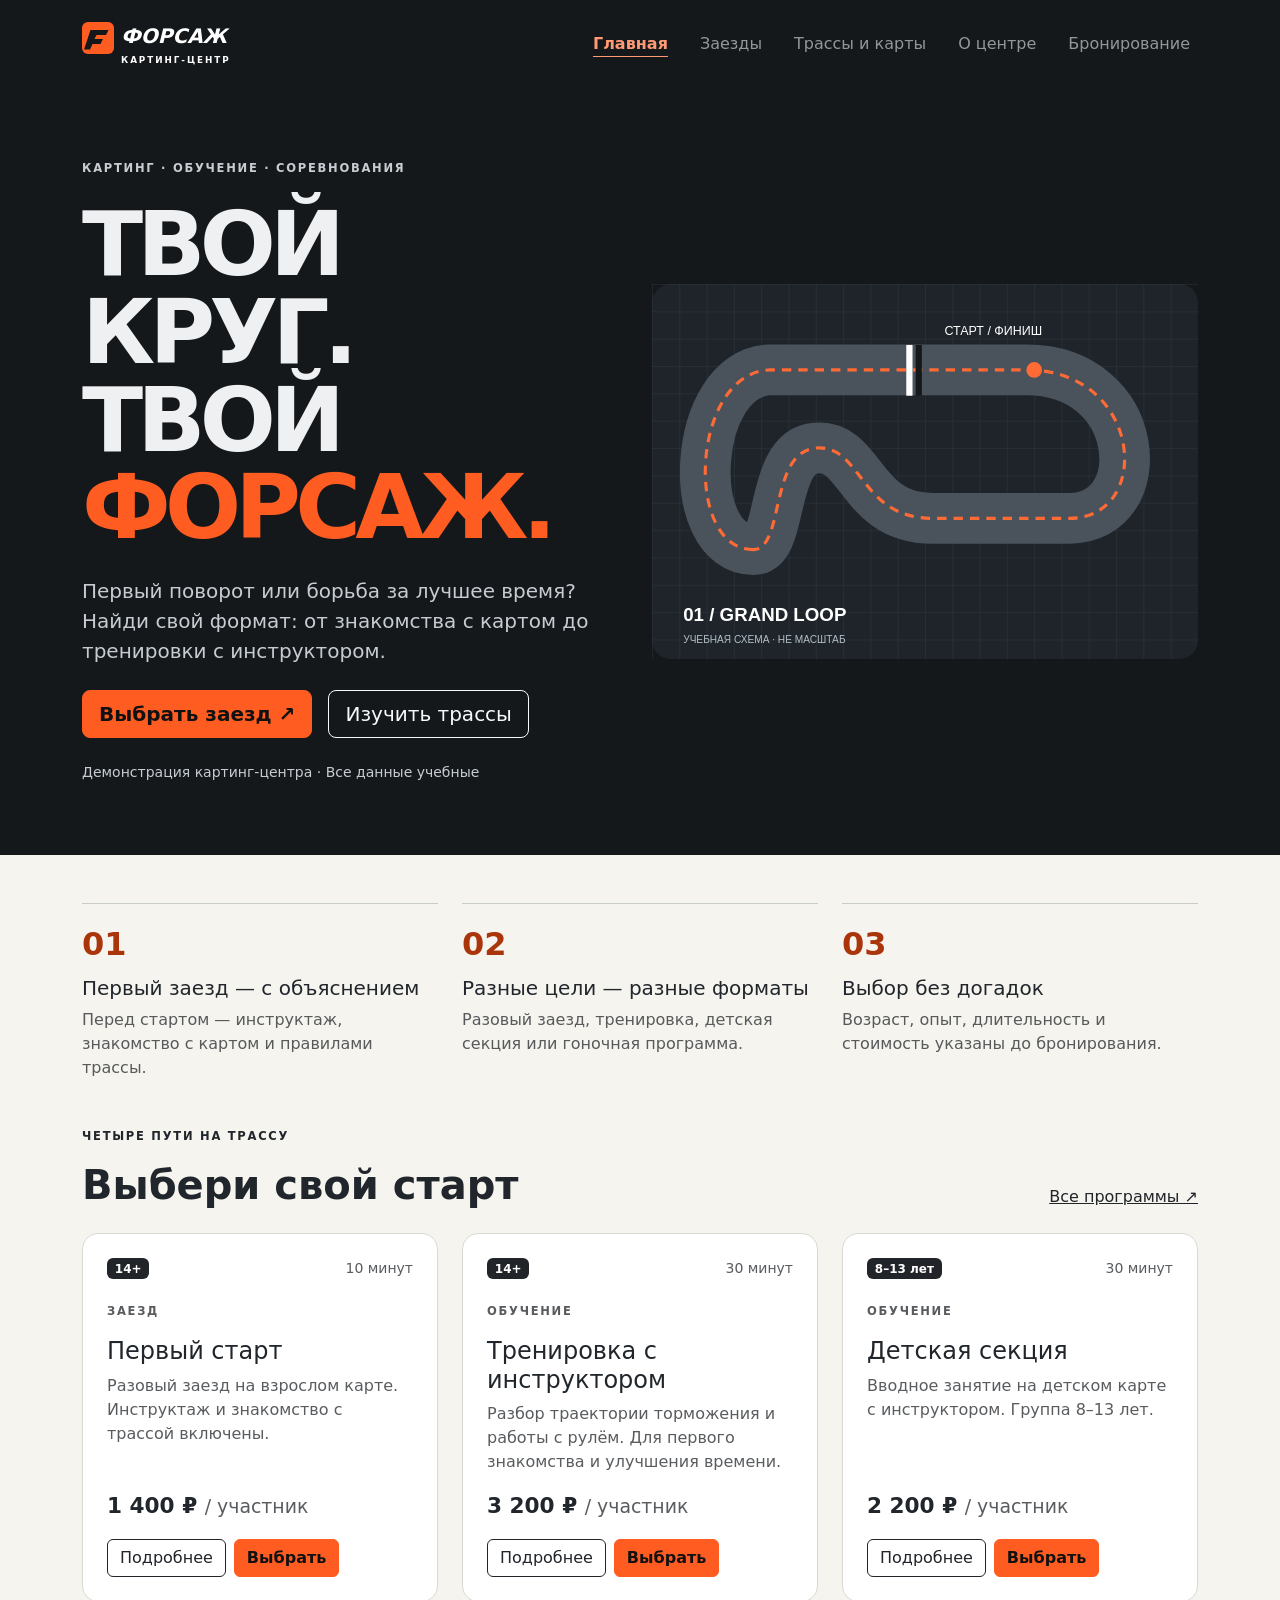
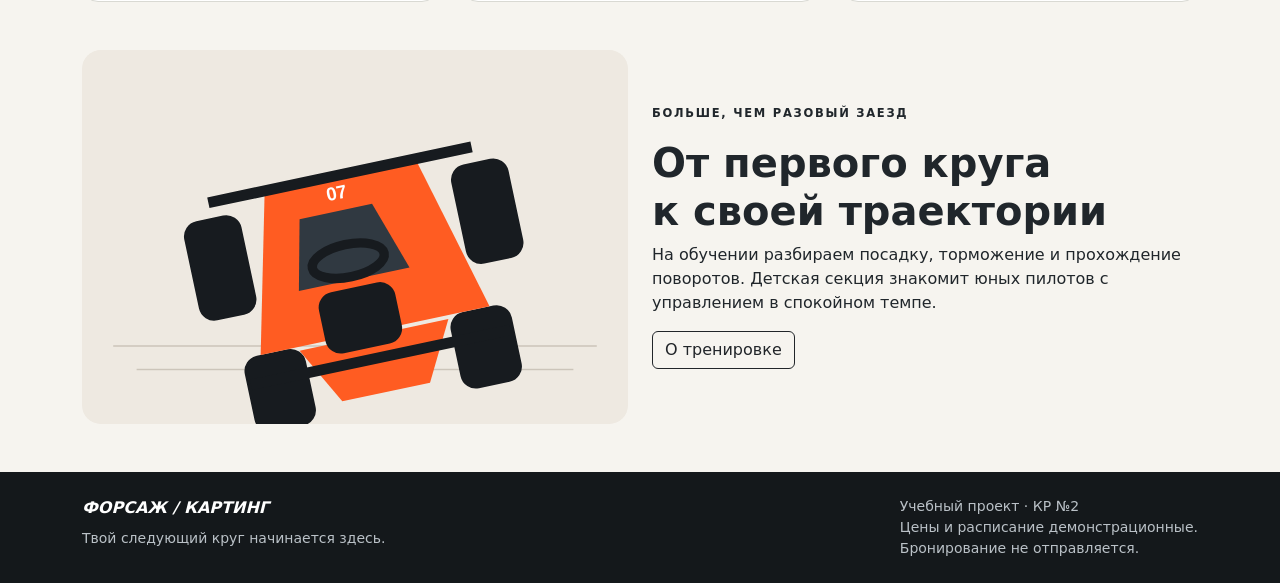
==== index.html @ 59f1ce6c "feat: add Bootstrap components pages" ====
<!doctype html>
<html lang="ru">
<head>
  <meta charset="utf-8">
  <meta name="viewport" content="width=device-width, initial-scale=1">
  <meta name="description" content="Форсаж — учебный сайт картинг-центра: заезды, обучение, трассы и демонстрационное бронирование.">
  <title>Главная — Форсаж</title>
  <link rel="icon" href="images/mark.svg" type="image/svg+xml">
  <link rel="stylesheet" href="vendor/bootstrap/css/bootstrap.min.css">
  <link rel="stylesheet" href="css/custom.css">
</head>
<body>
<a class="visually-hidden-focusable skip-link" href="#main">Перейти к содержимому</a>
<header class="site-header"><nav class="navbar navbar-expand-lg navbar-dark py-3" aria-label="Основная навигация"><div class="container"><a class="navbar-brand fw-bold fst-italic" href="index.html"><img src="images/mark.svg" width="32" height="32" alt=""> ФОРСАЖ<span class="brand-sub">КАРТИНГ-ЦЕНТР</span></a><button class="navbar-toggler" type="button" data-bs-toggle="collapse" data-bs-target="#mainNav" aria-controls="mainNav" aria-expanded="false" aria-label="Открыть меню"><span class="navbar-toggler-icon"></span></button><div class="collapse navbar-collapse" id="mainNav"><ul class="navbar-nav ms-auto gap-lg-3"><li class="nav-item"><a class="nav-link active" aria-current="page" href="index.html">Главная</a></li><li class="nav-item"><a class="nav-link " href="catalog.html">Заезды</a></li><li class="nav-item"><a class="nav-link " href="tracks.html">Трассы и карты</a></li><li class="nav-item"><a class="nav-link " href="contacts.html">О центре</a></li><li class="nav-item"><a class="nav-link " href="order.html">Бронирование</a></li></ul></div></div></nav></header>
<main id="main"><section class="hero py-5"><div class="container py-lg-4"><div class="row gx-4 gy-5 align-items-center"><div class="col-12 col-lg-6"><p class="eyebrow mb-4">КАРТИНГ · ОБУЧЕНИЕ · СОРЕВНОВАНИЯ</p><h1 class="mb-4">Твой круг.<br>Твой <em>форсаж.</em></h1><p class="lead mb-4">Первый поворот или борьба за лучшее время? Найди свой формат: от знакомства с картом до тренировки с инструктором.</p><div class="d-flex flex-wrap gap-3"><a class="btn btn-primary btn-lg" href="catalog.html">Выбрать заезд ↗</a><a class="btn btn-outline-light btn-lg" href="tracks.html">Изучить трассы</a></div><p class="small mt-4 mb-0">Демонстрация картинг-центра · Все данные учебные</p></div><div class="col-12 col-lg-6"><img src="images/track.svg" class="hero-art" width="700" height="480" alt="Учебная схема кольцевой трассы Grand Loop со стартом и поворотами"></div></div></div></section><section class="container my-5"><div class="row g-4"><div class="col-12 col-md-4"><div class="section-rule pt-3"><p class="number mb-2">01</p><h2 class="h5">Первый заезд — с объяснением</h2><p class="text-body-secondary mb-0">Перед стартом — инструктаж, знакомство с картом и правилами трассы.</p></div></div><div class="col-12 col-md-4"><div class="section-rule pt-3"><p class="number mb-2">02</p><h2 class="h5">Разные цели — разные форматы</h2><p class="text-body-secondary mb-0">Разовый заезд, тренировка, детская секция или гоночная программа.</p></div></div><div class="col-12 col-md-4"><div class="section-rule pt-3"><p class="number mb-2">03</p><h2 class="h5">Выбор без догадок</h2><p class="text-body-secondary mb-0">Возраст, опыт, длительность и стоимость указаны до бронирования.</p></div></div></div></section><section class="container my-5"><div class="d-flex flex-wrap justify-content-between align-items-end gap-3 mb-4"><div><p class="eyebrow">ЧЕТЫРЕ ПУТИ НА ТРАССУ</p><h2 class="display-6 fw-bold mb-0">Выбери свой старт</h2></div><a class="link-dark" href="catalog.html">Все программы ↗</a></div><div class="row g-4"><div class="col-12 col-md-6 col-lg-4 program-item" data-age="adult" data-level="beginner"><article class="card h-100"><div class="card-body p-4 d-flex flex-column"><div class="d-flex justify-content-between gap-2 mb-4"><span class="badge text-bg-dark">14+</span><span class="small text-body-secondary">10 минут</span></div><p class="eyebrow text-body-secondary">ЗАЕЗД</p><h3 class="card-title h4">Первый старт</h3><p class="card-text text-body-secondary">Разовый заезд на взрослом карте. Инструктаж и знакомство с трассой включены.</p><p class="price mt-auto">1 400 ₽ <span class="small fw-normal text-body-secondary">/ участник</span></p><div class="d-flex flex-wrap gap-2"><a class="btn btn-outline-dark" href="product.html?program=sprint">Подробнее</a><button class="btn btn-primary" type="button" data-bs-toggle="modal" data-bs-target="#programModal" data-program="sprint">Выбрать</button></div></div></article></div><div class="col-12 col-md-6 col-lg-4 program-item" data-age="adult" data-level="all"><article class="card h-100"><div class="card-body p-4 d-flex flex-column"><div class="d-flex justify-content-between gap-2 mb-4"><span class="badge text-bg-dark">14+</span><span class="small text-body-secondary">30 минут</span></div><p class="eyebrow text-body-secondary">ОБУЧЕНИЕ</p><h3 class="card-title h4">Тренировка с инструктором</h3><p class="card-text text-body-secondary">Разбор траектории  торможения и работы с рулём. Для первого знакомства и улучшения времени.</p><p class="price mt-auto">3 200 ₽ <span class="small fw-normal text-body-secondary">/ участник</span></p><div class="d-flex flex-wrap gap-2"><a class="btn btn-outline-dark" href="product.html?program=training">Подробнее</a><button class="btn btn-primary" type="button" data-bs-toggle="modal" data-bs-target="#programModal" data-program="training">Выбрать</button></div></div></article></div><div class="col-12 col-md-6 col-lg-4 program-item" data-age="child" data-level="beginner"><article class="card h-100"><div class="card-body p-4 d-flex flex-column"><div class="d-flex justify-content-between gap-2 mb-4"><span class="badge text-bg-dark">8–13 лет</span><span class="small text-body-secondary">30 минут</span></div><p class="eyebrow text-body-secondary">ОБУЧЕНИЕ</p><h3 class="card-title h4">Детская секция</h3><p class="card-text text-body-secondary">Вводное занятие на детском карте с инструктором. Группа 8–13 лет.</p><p class="price mt-auto">2 200 ₽ <span class="small fw-normal text-body-secondary">/ участник</span></p><div class="d-flex flex-wrap gap-2"><a class="btn btn-outline-dark" href="product.html?program=kids">Подробнее</a><button class="btn btn-primary" type="button" data-bs-toggle="modal" data-bs-target="#programModal" data-program="kids">Выбрать</button></div></div></article></div></div></section><section class="container my-5"><div class="row gx-4 gy-4 align-items-center"><div class="col-12 col-lg-6"><img src="images/kart.svg" class="img-fluid rounded-4" width="700" height="480" alt="Учебная иллюстрация оранжевого карта, вид сверху"></div><div class="col-12 col-lg-6"><p class="eyebrow">БОЛЬШЕ, ЧЕМ РАЗОВЫЙ ЗАЕЗД</p><h2 class="display-6 fw-bold">От первого круга<br>к своей траектории</h2><p>На обучении разбираем посадку, торможение и прохождение поворотов. Детская секция знакомит юных пилотов с управлением в спокойном темпе.</p><a class="btn btn-outline-dark" href="product.html?program=training">О тренировке</a></div></div></section></main><div class="modal fade" id="programModal" tabindex="-1" aria-labelledby="programModalTitle" aria-hidden="true"><div class="modal-dialog modal-dialog-centered modal-dialog-scrollable"><div class="modal-content"><div class="modal-header"><h2 class="modal-title fs-5" id="programModalTitle">Выбранная программа</h2><button class="btn-close" type="button" data-bs-dismiss="modal" aria-label="Закрыть"></button></div><div class="modal-body"><p id="modalProgram"></p><div class="alert alert-info" role="alert">На следующем шаге выберите число участников и время. Это демонстрация, реальное место не бронируется.</div></div><div class="modal-footer"><button class="btn btn-outline-dark" data-bs-dismiss="modal" type="button">Назад</button><a class="btn btn-primary" id="modalOrder" href="order.html">Перейти к бронированию</a></div></div></div></div>
<footer class="site-footer py-4 mt-5"><div class="container d-flex flex-column flex-md-row justify-content-between gap-3"><div><a href="index.html" class="fw-bold fst-italic text-decoration-none text-white">ФОРСАЖ / КАРТИНГ</a><p class="small mb-0 mt-2">Твой следующий круг начинается здесь.</p></div><p class="small mb-0">Учебный проект · КР №2<br>Цены и расписание демонстрационные.<br>Бронирование не отправляется.</p></div></footer>
<script src="vendor/bootstrap/js/bootstrap.bundle.min.js"></script>
<script src="js/app.js"></script>
</body></html>
---- css/custom.css ----
/* Сетка и компоненты — Bootstrap. Здесь фирменное оформление. */
:root{--race-orange:#ff5c22;--race-dark:#14181b;--bs-body-bg:#f6f4ef;--bs-body-color:#20262b;}
.site-header,.site-footer,.hero{background:var(--race-dark);color:#eef0f2;}
.site-footer{color:#bac1c7;}.brand-sub{display:block;font-size:.55rem;letter-spacing:.22em;font-style:normal;padding-left:39px;}
.hero h1{font-size:clamp(3rem,7vw,6.5rem);line-height:.98;font-weight:850;letter-spacing:-.065em;text-transform:uppercase;}.hero em{color:var(--race-orange);font-style:normal;}
.eyebrow{font-size:.72rem;letter-spacing:.15em;font-weight:700;}.hero p{color:#c6ccd1;}.hero-art{width:100%;height:auto;}
.hero .lead{max-width:36rem;}.number{font-size:2rem;font-weight:800;color:#ab350b;}.price{font-size:1.35rem;font-weight:750;}
.navbar .nav-link.active{color:#ff9a74;font-weight:700;text-decoration:underline;text-underline-offset:7px;}
.btn-primary{--bs-btn-bg:#ff5c22;--bs-btn-border-color:#ff5c22;--bs-btn-color:#111;--bs-btn-hover-bg:#e84b12;--bs-btn-hover-border-color:#e84b12;--bs-btn-hover-color:#111;--bs-btn-active-bg:#d9440e;--bs-btn-active-border-color:#d9440e;--bs-btn-active-color:#111;font-weight:700;}
.card{--bs-card-border-color:#d9d9d3;--bs-card-bg:#fff;--bs-card-border-radius:1rem;}.section-rule{border-top:1px solid #c9cec9;}
:focus-visible{outline:3px solid #1476b8;outline-offset:4px;}.skip-link{position:absolute;z-index:1100;background:white;color:#111;padding:1rem;}
.form-check-input:checked{background-color:#a9360c;border-color:#a9360c;}
@media(prefers-reduced-motion:reduce){*,*::before,*::after{transition:none!important;scroll-behavior:auto!important;}}
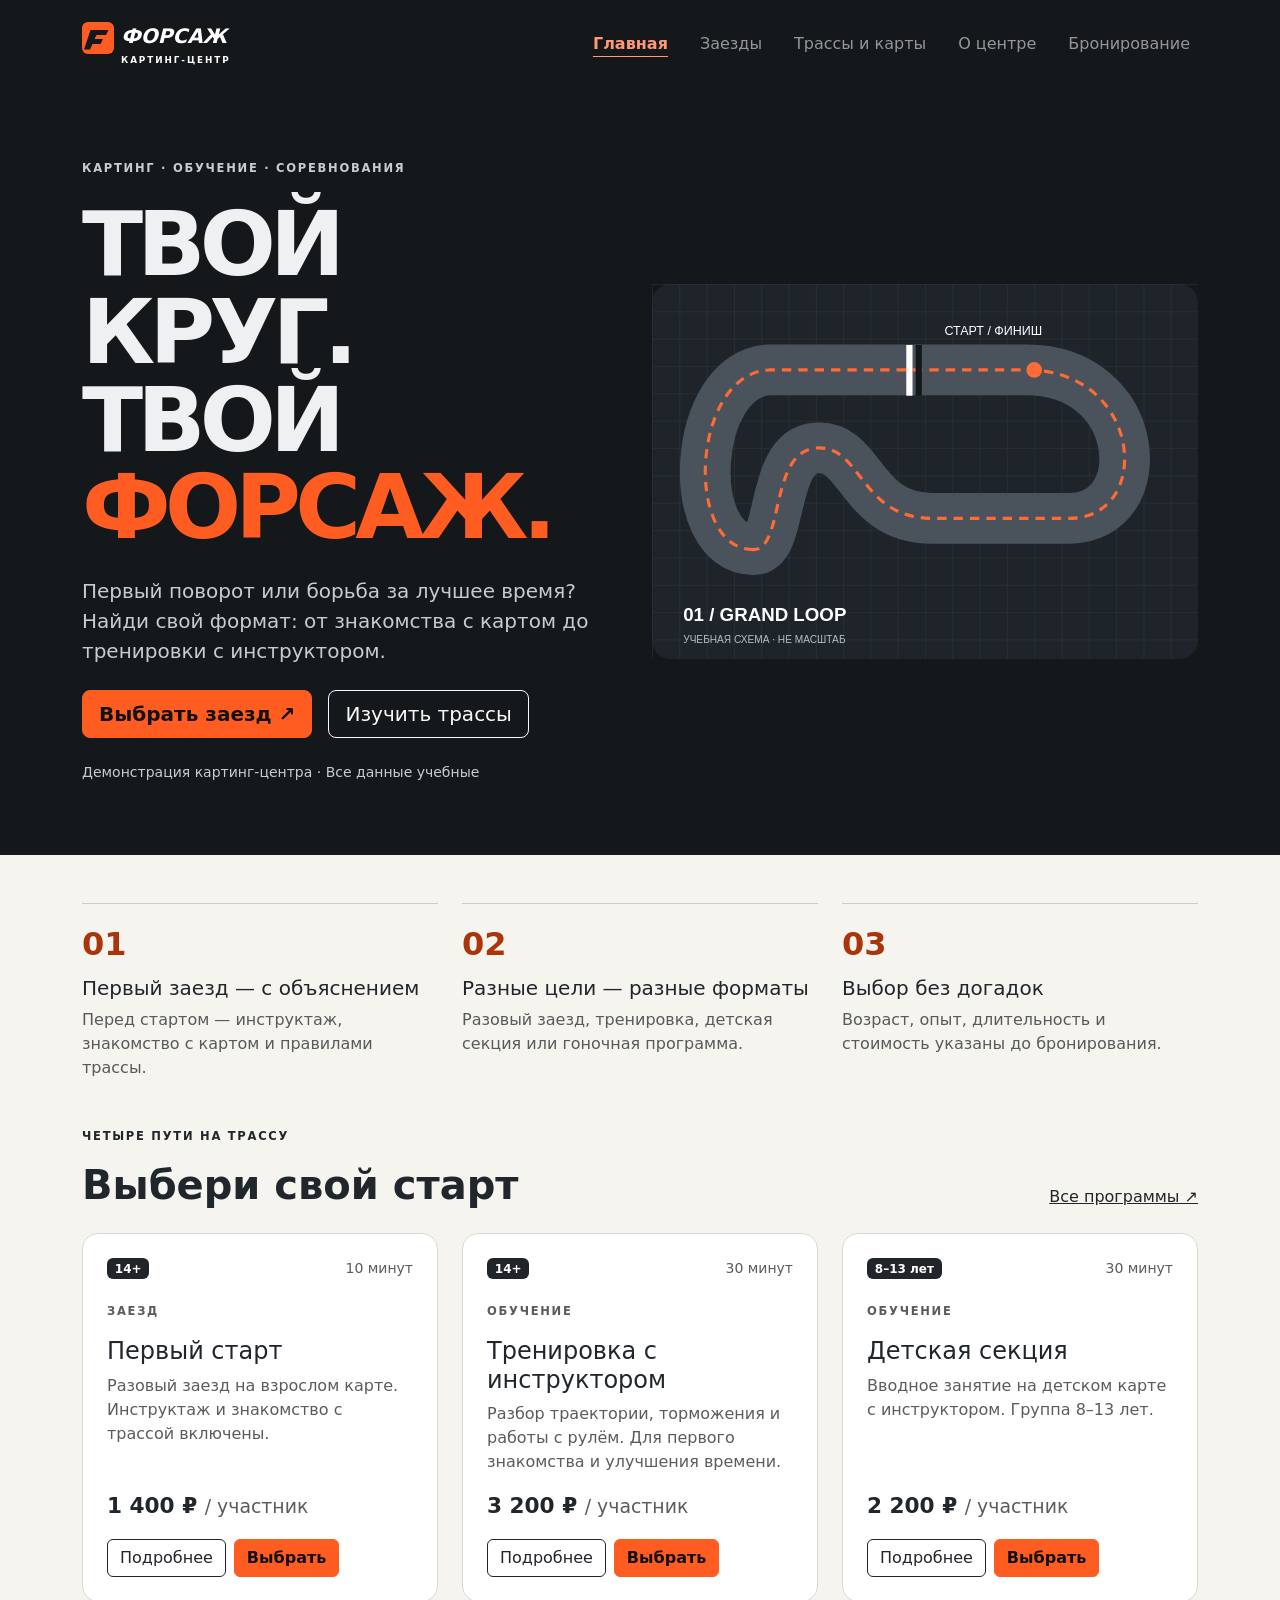
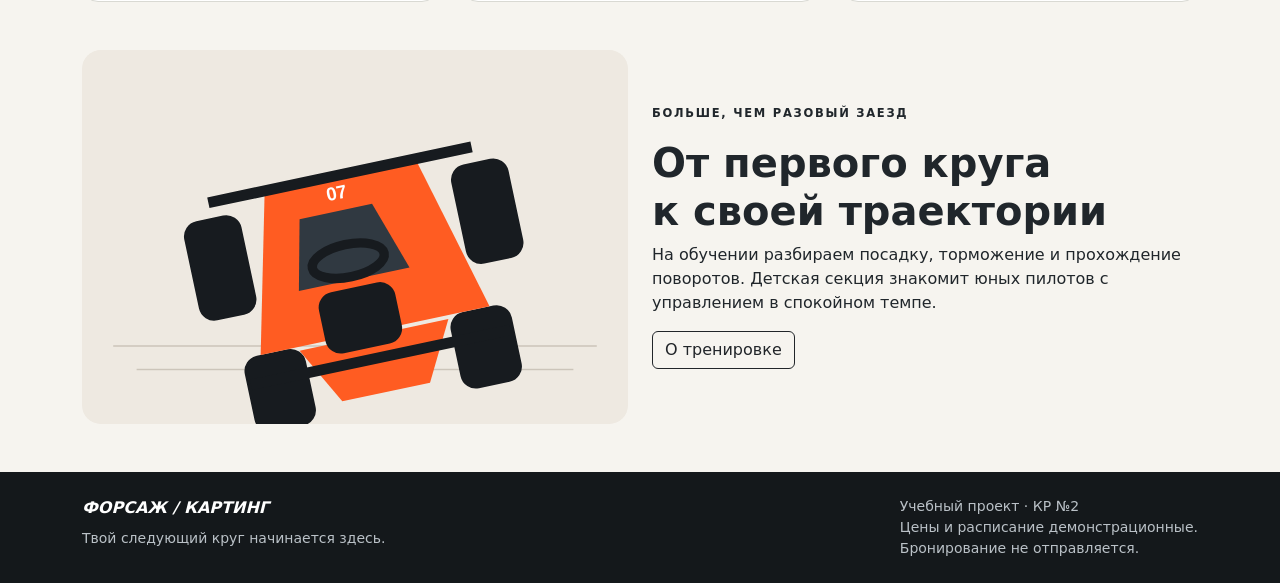
==== commit e679f842: "fix: prepare Bootstrap project for submission" ====
--- a/index.html
+++ b/index.html
@@ -1,19 +1,348 @@
 <!doctype html>
 <html lang="ru">
-<head>
-  <meta charset="utf-8">
-  <meta name="viewport" content="width=device-width, initial-scale=1">
-  <meta name="description" content="Форсаж — учебный сайт картинг-центра: заезды, обучение, трассы и демонстрационное бронирование.">
-  <title>Главная — Форсаж</title>
-  <link rel="icon" href="images/mark.svg" type="image/svg+xml">
-  <link rel="stylesheet" href="vendor/bootstrap/css/bootstrap.min.css">
-  <link rel="stylesheet" href="css/custom.css">
-</head>
-<body>
-<a class="visually-hidden-focusable skip-link" href="#main">Перейти к содержимому</a>
-<header class="site-header"><nav class="navbar navbar-expand-lg navbar-dark py-3" aria-label="Основная навигация"><div class="container"><a class="navbar-brand fw-bold fst-italic" href="index.html"><img src="images/mark.svg" width="32" height="32" alt=""> ФОРСАЖ<span class="brand-sub">КАРТИНГ-ЦЕНТР</span></a><button class="navbar-toggler" type="button" data-bs-toggle="collapse" data-bs-target="#mainNav" aria-controls="mainNav" aria-expanded="false" aria-label="Открыть меню"><span class="navbar-toggler-icon"></span></button><div class="collapse navbar-collapse" id="mainNav"><ul class="navbar-nav ms-auto gap-lg-3"><li class="nav-item"><a class="nav-link active" aria-current="page" href="index.html">Главная</a></li><li class="nav-item"><a class="nav-link " href="catalog.html">Заезды</a></li><li class="nav-item"><a class="nav-link " href="tracks.html">Трассы и карты</a></li><li class="nav-item"><a class="nav-link " href="contacts.html">О центре</a></li><li class="nav-item"><a class="nav-link " href="order.html">Бронирование</a></li></ul></div></div></nav></header>
-<main id="main"><section class="hero py-5"><div class="container py-lg-4"><div class="row gx-4 gy-5 align-items-center"><div class="col-12 col-lg-6"><p class="eyebrow mb-4">КАРТИНГ · ОБУЧЕНИЕ · СОРЕВНОВАНИЯ</p><h1 class="mb-4">Твой круг.<br>Твой <em>форсаж.</em></h1><p class="lead mb-4">Первый поворот или борьба за лучшее время? Найди свой формат: от знакомства с картом до тренировки с инструктором.</p><div class="d-flex flex-wrap gap-3"><a class="btn btn-primary btn-lg" href="catalog.html">Выбрать заезд ↗</a><a class="btn btn-outline-light btn-lg" href="tracks.html">Изучить трассы</a></div><p class="small mt-4 mb-0">Демонстрация картинг-центра · Все данные учебные</p></div><div class="col-12 col-lg-6"><img src="images/track.svg" class="hero-art" width="700" height="480" alt="Учебная схема кольцевой трассы Grand Loop со стартом и поворотами"></div></div></div></section><section class="container my-5"><div class="row g-4"><div class="col-12 col-md-4"><div class="section-rule pt-3"><p class="number mb-2">01</p><h2 class="h5">Первый заезд — с объяснением</h2><p class="text-body-secondary mb-0">Перед стартом — инструктаж, знакомство с картом и правилами трассы.</p></div></div><div class="col-12 col-md-4"><div class="section-rule pt-3"><p class="number mb-2">02</p><h2 class="h5">Разные цели — разные форматы</h2><p class="text-body-secondary mb-0">Разовый заезд, тренировка, детская секция или гоночная программа.</p></div></div><div class="col-12 col-md-4"><div class="section-rule pt-3"><p class="number mb-2">03</p><h2 class="h5">Выбор без догадок</h2><p class="text-body-secondary mb-0">Возраст, опыт, длительность и стоимость указаны до бронирования.</p></div></div></div></section><section class="container my-5"><div class="d-flex flex-wrap justify-content-between align-items-end gap-3 mb-4"><div><p class="eyebrow">ЧЕТЫРЕ ПУТИ НА ТРАССУ</p><h2 class="display-6 fw-bold mb-0">Выбери свой старт</h2></div><a class="link-dark" href="catalog.html">Все программы ↗</a></div><div class="row g-4"><div class="col-12 col-md-6 col-lg-4 program-item" data-age="adult" data-level="beginner"><article class="card h-100"><div class="card-body p-4 d-flex flex-column"><div class="d-flex justify-content-between gap-2 mb-4"><span class="badge text-bg-dark">14+</span><span class="small text-body-secondary">10 минут</span></div><p class="eyebrow text-body-secondary">ЗАЕЗД</p><h3 class="card-title h4">Первый старт</h3><p class="card-text text-body-secondary">Разовый заезд на взрослом карте. Инструктаж и знакомство с трассой включены.</p><p class="price mt-auto">1 400 ₽ <span class="small fw-normal text-body-secondary">/ участник</span></p><div class="d-flex flex-wrap gap-2"><a class="btn btn-outline-dark" href="product.html?program=sprint">Подробнее</a><button class="btn btn-primary" type="button" data-bs-toggle="modal" data-bs-target="#programModal" data-program="sprint">Выбрать</button></div></div></article></div><div class="col-12 col-md-6 col-lg-4 program-item" data-age="adult" data-level="all"><article class="card h-100"><div class="card-body p-4 d-flex flex-column"><div class="d-flex justify-content-between gap-2 mb-4"><span class="badge text-bg-dark">14+</span><span class="small text-body-secondary">30 минут</span></div><p class="eyebrow text-body-secondary">ОБУЧЕНИЕ</p><h3 class="card-title h4">Тренировка с инструктором</h3><p class="card-text text-body-secondary">Разбор траектории  торможения и работы с рулём. Для первого знакомства и улучшения времени.</p><p class="price mt-auto">3 200 ₽ <span class="small fw-normal text-body-secondary">/ участник</span></p><div class="d-flex flex-wrap gap-2"><a class="btn btn-outline-dark" href="product.html?program=training">Подробнее</a><button class="btn btn-primary" type="button" data-bs-toggle="modal" data-bs-target="#programModal" data-program="training">Выбрать</button></div></div></article></div><div class="col-12 col-md-6 col-lg-4 program-item" data-age="child" data-level="beginner"><article class="card h-100"><div class="card-body p-4 d-flex flex-column"><div class="d-flex justify-content-between gap-2 mb-4"><span class="badge text-bg-dark">8–13 лет</span><span class="small text-body-secondary">30 минут</span></div><p class="eyebrow text-body-secondary">ОБУЧЕНИЕ</p><h3 class="card-title h4">Детская секция</h3><p class="card-text text-body-secondary">Вводное занятие на детском карте с инструктором. Группа 8–13 лет.</p><p class="price mt-auto">2 200 ₽ <span class="small fw-normal text-body-secondary">/ участник</span></p><div class="d-flex flex-wrap gap-2"><a class="btn btn-outline-dark" href="product.html?program=kids">Подробнее</a><button class="btn btn-primary" type="button" data-bs-toggle="modal" data-bs-target="#programModal" data-program="kids">Выбрать</button></div></div></article></div></div></section><section class="container my-5"><div class="row gx-4 gy-4 align-items-center"><div class="col-12 col-lg-6"><img src="images/kart.svg" class="img-fluid rounded-4" width="700" height="480" alt="Учебная иллюстрация оранжевого карта, вид сверху"></div><div class="col-12 col-lg-6"><p class="eyebrow">БОЛЬШЕ, ЧЕМ РАЗОВЫЙ ЗАЕЗД</p><h2 class="display-6 fw-bold">От первого круга<br>к своей траектории</h2><p>На обучении разбираем посадку, торможение и прохождение поворотов. Детская секция знакомит юных пилотов с управлением в спокойном темпе.</p><a class="btn btn-outline-dark" href="product.html?program=training">О тренировке</a></div></div></section></main><div class="modal fade" id="programModal" tabindex="-1" aria-labelledby="programModalTitle" aria-hidden="true"><div class="modal-dialog modal-dialog-centered modal-dialog-scrollable"><div class="modal-content"><div class="modal-header"><h2 class="modal-title fs-5" id="programModalTitle">Выбранная программа</h2><button class="btn-close" type="button" data-bs-dismiss="modal" aria-label="Закрыть"></button></div><div class="modal-body"><p id="modalProgram"></p><div class="alert alert-info" role="alert">На следующем шаге выберите число участников и время. Это демонстрация, реальное место не бронируется.</div></div><div class="modal-footer"><button class="btn btn-outline-dark" data-bs-dismiss="modal" type="button">Назад</button><a class="btn btn-primary" id="modalOrder" href="order.html">Перейти к бронированию</a></div></div></div></div>
-<footer class="site-footer py-4 mt-5"><div class="container d-flex flex-column flex-md-row justify-content-between gap-3"><div><a href="index.html" class="fw-bold fst-italic text-decoration-none text-white">ФОРСАЖ / КАРТИНГ</a><p class="small mb-0 mt-2">Твой следующий круг начинается здесь.</p></div><p class="small mb-0">Учебный проект · КР №2<br>Цены и расписание демонстрационные.<br>Бронирование не отправляется.</p></div></footer>
-<script src="vendor/bootstrap/js/bootstrap.bundle.min.js"></script>
-<script src="js/app.js"></script>
-</body></html>+  <head>
+    <meta charset="utf-8">
+    <meta name="viewport" content="width=device-width, initial-scale=1">
+    <meta name="description" content="Форсаж — учебный сайт картинг-центра: заезды, обучение, трассы и демонстрационное бронирование.">
+    <title>
+      Главная — Форсаж
+    </title>
+    <link rel="icon" href="images/mark.svg" type="image/svg+xml">
+    <link rel="stylesheet" href="vendor/bootstrap/css/bootstrap.min.css">
+    <link rel="stylesheet" href="css/custom.css">
+  </head>
+  <body>
+    <a class="visually-hidden-focusable skip-link" href="#main">
+      Перейти к содержимому
+    </a>
+    <header class="site-header">
+      <nav class="navbar navbar-expand-lg navbar-dark py-3" aria-label="Основная навигация">
+        <div class="container">
+          <a class="navbar-brand fw-bold fst-italic" href="index.html">
+            <img src="images/mark.svg" width="32" height="32" alt="">
+            ФОРСАЖ
+            <span class="brand-sub">
+              КАРТИНГ-ЦЕНТР
+            </span>
+          </a>
+          <button class="navbar-toggler" type="button" data-bs-toggle="collapse" data-bs-target="#mainNav" aria-controls="mainNav" aria-expanded="false" aria-label="Открыть меню">
+            <span class="navbar-toggler-icon">
+            </span>
+          </button>
+          <div class="collapse navbar-collapse" id="mainNav">
+            <ul class="navbar-nav ms-auto gap-lg-3">
+              <li class="nav-item">
+                <a class="nav-link active" aria-current="page" href="index.html">
+                  Главная
+                </a>
+              </li>
+              <li class="nav-item">
+                <a class="nav-link " href="catalog.html">
+                  Заезды
+                </a>
+              </li>
+              <li class="nav-item">
+                <a class="nav-link " href="tracks.html">
+                  Трассы и карты
+                </a>
+              </li>
+              <li class="nav-item">
+                <a class="nav-link " href="contacts.html">
+                  О центре
+                </a>
+              </li>
+              <li class="nav-item">
+                <a class="nav-link " href="order.html">
+                  Бронирование
+                </a>
+              </li>
+            </ul>
+          </div>
+        </div>
+      </nav>
+    </header>
+    <main id="main">
+      <section class="hero container-fluid px-0 py-5">
+        <div class="container py-lg-4">
+          <div class="row gx-4 gy-5 align-items-center">
+            <div class="col-12 col-lg-6">
+              <p class="eyebrow mb-4">
+                КАРТИНГ · ОБУЧЕНИЕ · СОРЕВНОВАНИЯ
+              </p>
+              <h1 class="mb-4">
+                Твой круг.
+                <br>
+                Твой
+                <em>
+                  форсаж.
+                </em>
+              </h1>
+              <p class="lead mb-4">
+                Первый поворот или борьба за лучшее время? Найди свой формат: от знакомства с картом до тренировки с инструктором.
+              </p>
+              <div class="d-flex flex-wrap gap-3">
+                <a class="btn btn-primary btn-lg" href="catalog.html">
+                  Выбрать заезд ↗
+                </a>
+                <a class="btn btn-outline-light btn-lg" href="tracks.html">
+                  Изучить трассы
+                </a>
+              </div>
+              <p class="small mt-4 mb-0">
+                Демонстрация картинг-центра · Все данные учебные
+              </p>
+            </div>
+            <div class="col-12 col-lg-6">
+              <img src="images/track.svg" class="hero-art" width="700" height="480" alt="Учебная схема кольцевой трассы Grand Loop со стартом и поворотами">
+            </div>
+          </div>
+        </div>
+      </section>
+      <section class="container my-5">
+        <div class="row g-4">
+          <div class="col-12 col-md-4">
+            <div class="section-rule pt-3">
+              <p class="number mb-2">
+                01
+              </p>
+              <h2 class="h5">
+                Первый заезд — с объяснением
+              </h2>
+              <p class="text-body-secondary mb-0">
+                Перед стартом — инструктаж, знакомство с картом и правилами трассы.
+              </p>
+            </div>
+          </div>
+          <div class="col-12 col-md-4">
+            <div class="section-rule pt-3">
+              <p class="number mb-2">
+                02
+              </p>
+              <h2 class="h5">
+                Разные цели — разные форматы
+              </h2>
+              <p class="text-body-secondary mb-0">
+                Разовый заезд, тренировка, детская секция или гоночная программа.
+              </p>
+            </div>
+          </div>
+          <div class="col-12 col-md-4">
+            <div class="section-rule pt-3">
+              <p class="number mb-2">
+                03
+              </p>
+              <h2 class="h5">
+                Выбор без догадок
+              </h2>
+              <p class="text-body-secondary mb-0">
+                Возраст, опыт, длительность и стоимость указаны до бронирования.
+              </p>
+            </div>
+          </div>
+        </div>
+      </section>
+      <section class="container my-5">
+        <div class="d-flex flex-wrap justify-content-between align-items-end gap-3 mb-4">
+          <div>
+            <p class="eyebrow">
+              ЧЕТЫРЕ ПУТИ НА ТРАССУ
+            </p>
+            <h2 class="display-6 fw-bold mb-0">
+              Выбери свой старт
+            </h2>
+          </div>
+          <a class="link-dark" href="catalog.html">
+            Все программы ↗
+          </a>
+        </div>
+        <div class="row g-4">
+          <div class="col-12 col-md-6 col-lg-4 program-item" data-age="adult" data-level="beginner">
+            <article class="card h-100">
+              <div class="card-body p-4 d-flex flex-column">
+                <div class="d-flex justify-content-between gap-2 mb-4">
+                  <span class="badge text-bg-dark">
+                    14+
+                  </span>
+                  <span class="small text-body-secondary">
+                    10 минут
+                  </span>
+                </div>
+                <p class="eyebrow text-body-secondary">
+                  ЗАЕЗД
+                </p>
+                <h3 class="card-title h4">
+                  Первый старт
+                </h3>
+                <p class="card-text text-body-secondary">
+                  Разовый заезд на взрослом карте. Инструктаж и знакомство с трассой включены.
+                </p>
+                <p class="price mt-auto">
+                  1 400 ₽
+                  <span class="small fw-normal text-body-secondary">
+                    / участник
+                  </span>
+                </p>
+                <div class="d-flex flex-wrap gap-2">
+                  <a class="btn btn-outline-dark" href="product.html?program=sprint">
+                    Подробнее
+                  </a>
+                  <button class="btn btn-primary" type="button" data-bs-toggle="modal" data-bs-target="#programModal" data-program="sprint">
+                    Выбрать
+                  </button>
+                </div>
+              </div>
+            </article>
+          </div>
+          <div class="col-12 col-md-6 col-lg-4 program-item" data-age="adult" data-level="all">
+            <article class="card h-100">
+              <div class="card-body p-4 d-flex flex-column">
+                <div class="d-flex justify-content-between gap-2 mb-4">
+                  <span class="badge text-bg-dark">
+                    14+
+                  </span>
+                  <span class="small text-body-secondary">
+                    30 минут
+                  </span>
+                </div>
+                <p class="eyebrow text-body-secondary">
+                  ОБУЧЕНИЕ
+                </p>
+                <h3 class="card-title h4">
+                  Тренировка с инструктором
+                </h3>
+                <p class="card-text text-body-secondary">
+                  Разбор траектории, торможения и работы с рулём. Для первого знакомства и улучшения времени.
+                </p>
+                <p class="price mt-auto">
+                  3 200 ₽
+                  <span class="small fw-normal text-body-secondary">
+                    / участник
+                  </span>
+                </p>
+                <div class="d-flex flex-wrap gap-2">
+                  <a class="btn btn-outline-dark" href="product.html?program=training">
+                    Подробнее
+                  </a>
+                  <button class="btn btn-primary" type="button" data-bs-toggle="modal" data-bs-target="#programModal" data-program="training">
+                    Выбрать
+                  </button>
+                </div>
+              </div>
+            </article>
+          </div>
+          <div class="col-12 col-md-6 col-lg-4 program-item" data-age="child" data-level="beginner">
+            <article class="card h-100">
+              <div class="card-body p-4 d-flex flex-column">
+                <div class="d-flex justify-content-between gap-2 mb-4">
+                  <span class="badge text-bg-dark">
+                    8–13 лет
+                  </span>
+                  <span class="small text-body-secondary">
+                    30 минут
+                  </span>
+                </div>
+                <p class="eyebrow text-body-secondary">
+                  ОБУЧЕНИЕ
+                </p>
+                <h3 class="card-title h4">
+                  Детская секция
+                </h3>
+                <p class="card-text text-body-secondary">
+                  Вводное занятие на детском карте с инструктором. Группа 8–13 лет.
+                </p>
+                <p class="price mt-auto">
+                  2 200 ₽
+                  <span class="small fw-normal text-body-secondary">
+                    / участник
+                  </span>
+                </p>
+                <div class="d-flex flex-wrap gap-2">
+                  <a class="btn btn-outline-dark" href="product.html?program=kids">
+                    Подробнее
+                  </a>
+                  <button class="btn btn-primary" type="button" data-bs-toggle="modal" data-bs-target="#programModal" data-program="kids">
+                    Выбрать
+                  </button>
+                </div>
+              </div>
+            </article>
+          </div>
+        </div>
+      </section>
+      <section class="container my-5">
+        <div class="row gx-4 gy-4 align-items-center">
+          <div class="col-12 col-lg-6">
+            <img src="images/kart.svg" class="img-fluid rounded-4" width="700" height="480" alt="Учебная иллюстрация оранжевого карта, вид сверху">
+          </div>
+          <div class="col-12 col-lg-6">
+            <p class="eyebrow">
+              БОЛЬШЕ, ЧЕМ РАЗОВЫЙ ЗАЕЗД
+            </p>
+            <h2 class="display-6 fw-bold">
+              От первого круга
+              <br>
+              к своей траектории
+            </h2>
+            <p>
+              На обучении разбираем посадку, торможение и прохождение поворотов. Детская секция знакомит юных пилотов с управлением в спокойном темпе.
+            </p>
+            <a class="btn btn-outline-dark" href="product.html?program=training">
+              О тренировке
+            </a>
+          </div>
+        </div>
+      </section>
+    </main>
+    <div class="modal fade" id="programModal" tabindex="-1" aria-labelledby="programModalTitle" aria-hidden="true">
+      <div class="modal-dialog modal-dialog-centered modal-dialog-scrollable">
+        <div class="modal-content">
+          <div class="modal-header">
+            <h2 class="modal-title fs-5" id="programModalTitle">
+              Выбранная программа
+            </h2>
+            <button class="btn-close" type="button" data-bs-dismiss="modal" aria-label="Закрыть">
+            </button>
+          </div>
+          <div class="modal-body">
+            <p id="modalProgram">
+            </p>
+            <div class="alert alert-info" role="alert">
+              На следующем шаге выберите число участников и время. Это демонстрация, реальное место не бронируется.
+            </div>
+          </div>
+          <div class="modal-footer">
+            <button class="btn btn-outline-dark" data-bs-dismiss="modal" type="button">
+              Назад
+            </button>
+            <a class="btn btn-primary" id="modalOrder" href="order.html">
+              Перейти к бронированию
+            </a>
+          </div>
+        </div>
+      </div>
+    </div>
+    <footer class="site-footer py-4 mt-5">
+      <div class="container d-flex flex-column flex-md-row justify-content-between gap-3">
+        <div>
+          <a href="index.html" class="fw-bold fst-italic text-decoration-none text-white">
+            ФОРСАЖ / КАРТИНГ
+          </a>
+          <p class="small mb-0 mt-2">
+            Твой следующий круг начинается здесь.
+          </p>
+        </div>
+        <p class="small mb-0">
+          Учебный проект · КР №2
+          <br>
+          Цены и расписание демонстрационные.
+          <br>
+          Бронирование не отправляется.
+        </p>
+      </div>
+    </footer>
+    <script src="vendor/bootstrap/js/bootstrap.bundle.min.js">
+    </script>
+    <script src="js/app.js">
+    </script>
+  </body>
+</html>
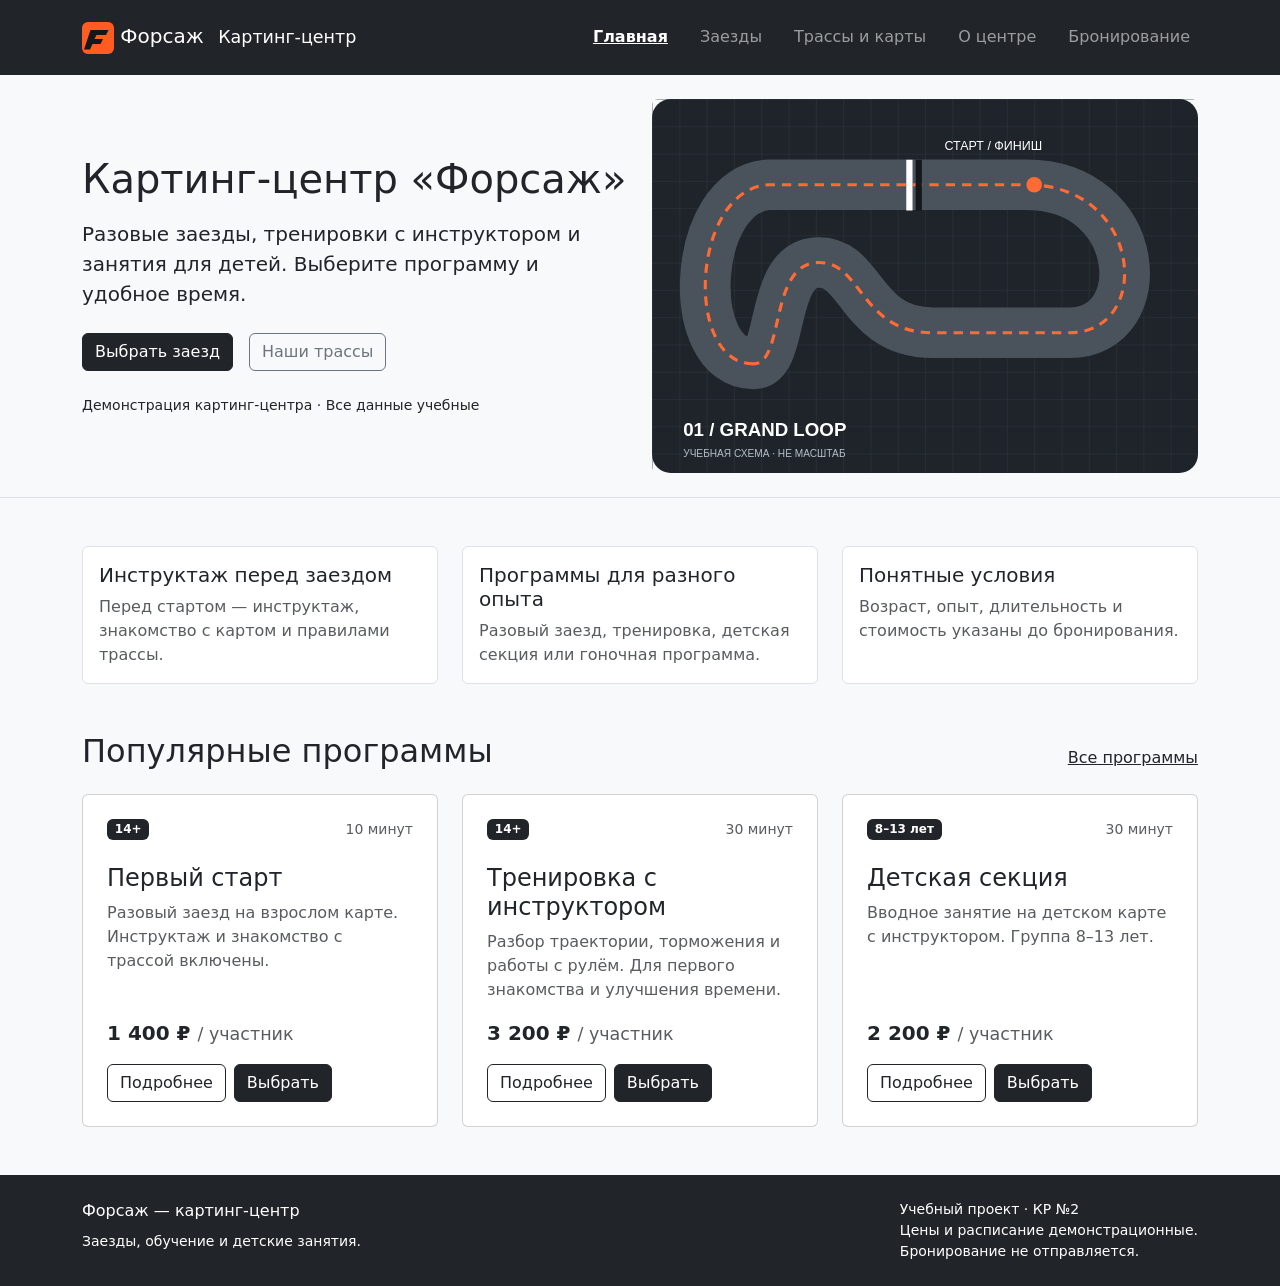
==== commit 44711704: "style: simplify Bootstrap layout and headings" ====
--- a/index.html
+++ b/index.html
@@ -15,14 +15,14 @@
     <a class="visually-hidden-focusable skip-link" href="#main">
       Перейти к содержимому
     </a>
-    <header class="site-header">
+    <header class="bg-dark">
       <nav class="navbar navbar-expand-lg navbar-dark py-3" aria-label="Основная навигация">
         <div class="container">
-          <a class="navbar-brand fw-bold fst-italic" href="index.html">
+          <a class="navbar-brand" href="index.html">
             <img src="images/mark.svg" width="32" height="32" alt="">
-            ФОРСАЖ
-            <span class="brand-sub">
-              КАРТИНГ-ЦЕНТР
+            Форсаж
+            <span class="small fw-normal ms-2 d-none d-xl-inline">
+              Картинг-центр
             </span>
           </a>
           <button class="navbar-toggler" type="button" data-bs-toggle="collapse" data-bs-target="#mainNav" aria-controls="mainNav" aria-expanded="false" aria-label="Открыть меню">
@@ -62,30 +62,20 @@
       </nav>
     </header>
     <main id="main">
-      <section class="hero container-fluid px-0 py-5">
-        <div class="container py-lg-4">
-          <div class="row gx-4 gy-5 align-items-center">
+      <section class="container-fluid bg-light border-bottom px-0 py-4">
+        <div class="container">
+          <div class="row g-4 align-items-center">
             <div class="col-12 col-lg-6">
-              <p class="eyebrow mb-4">
-                КАРТИНГ · ОБУЧЕНИЕ · СОРЕВНОВАНИЯ
-              </p>
-              <h1 class="mb-4">
-                Твой круг.
-                <br>
-                Твой
-                <em>
-                  форсаж.
-                </em>
-              </h1>
+              <h1 class="mb-3">Картинг-центр «Форсаж»</h1>
               <p class="lead mb-4">
-                Первый поворот или борьба за лучшее время? Найди свой формат: от знакомства с картом до тренировки с инструктором.
+                Разовые заезды, тренировки с инструктором и занятия для детей. Выберите программу и удобное время.
               </p>
               <div class="d-flex flex-wrap gap-3">
-                <a class="btn btn-primary btn-lg" href="catalog.html">
-                  Выбрать заезд ↗
-                </a>
-                <a class="btn btn-outline-light btn-lg" href="tracks.html">
-                  Изучить трассы
+                <a class="btn btn-dark" href="catalog.html">
+                  Выбрать заезд
+                </a>
+                <a class="btn btn-outline-secondary" href="tracks.html">
+                  Наши трассы
                 </a>
               </div>
               <p class="small mt-4 mb-0">
@@ -93,7 +83,7 @@
               </p>
             </div>
             <div class="col-12 col-lg-6">
-              <img src="images/track.svg" class="hero-art" width="700" height="480" alt="Учебная схема кольцевой трассы Grand Loop со стартом и поворотами">
+              <img src="images/track.svg" class="img-fluid rounded" width="700" height="480" alt="Учебная схема кольцевой трассы Grand Loop со стартом и поворотами">
             </div>
           </div>
         </div>
@@ -101,12 +91,9 @@
       <section class="container my-5">
         <div class="row g-4">
           <div class="col-12 col-md-4">
-            <div class="section-rule pt-3">
-              <p class="number mb-2">
-                01
-              </p>
+            <div class="h-100 border rounded p-3 bg-white">
               <h2 class="h5">
-                Первый заезд — с объяснением
+                Инструктаж перед заездом
               </h2>
               <p class="text-body-secondary mb-0">
                 Перед стартом — инструктаж, знакомство с картом и правилами трассы.
@@ -114,12 +101,9 @@
             </div>
           </div>
           <div class="col-12 col-md-4">
-            <div class="section-rule pt-3">
-              <p class="number mb-2">
-                02
-              </p>
+            <div class="h-100 border rounded p-3 bg-white">
               <h2 class="h5">
-                Разные цели — разные форматы
+                Программы для разного опыта
               </h2>
               <p class="text-body-secondary mb-0">
                 Разовый заезд, тренировка, детская секция или гоночная программа.
@@ -127,12 +111,9 @@
             </div>
           </div>
           <div class="col-12 col-md-4">
-            <div class="section-rule pt-3">
-              <p class="number mb-2">
-                03
-              </p>
+            <div class="h-100 border rounded p-3 bg-white">
               <h2 class="h5">
-                Выбор без догадок
+                Понятные условия
               </h2>
               <p class="text-body-secondary mb-0">
                 Возраст, опыт, длительность и стоимость указаны до бронирования.
@@ -144,15 +125,12 @@
       <section class="container my-5">
         <div class="d-flex flex-wrap justify-content-between align-items-end gap-3 mb-4">
           <div>
-            <p class="eyebrow">
-              ЧЕТЫРЕ ПУТИ НА ТРАССУ
-            </p>
-            <h2 class="display-6 fw-bold mb-0">
-              Выбери свой старт
+            <h2 class="mb-0">
+              Популярные программы
             </h2>
           </div>
           <a class="link-dark" href="catalog.html">
-            Все программы ↗
+            Все программы
           </a>
         </div>
         <div class="row g-4">
@@ -167,16 +145,13 @@
                     10 минут
                   </span>
                 </div>
-                <p class="eyebrow text-body-secondary">
-                  ЗАЕЗД
-                </p>
                 <h3 class="card-title h4">
                   Первый старт
                 </h3>
                 <p class="card-text text-body-secondary">
                   Разовый заезд на взрослом карте. Инструктаж и знакомство с трассой включены.
                 </p>
-                <p class="price mt-auto">
+                <p class="fs-5 fw-bold mt-auto">
                   1 400 ₽
                   <span class="small fw-normal text-body-secondary">
                     / участник
@@ -186,7 +161,7 @@
                   <a class="btn btn-outline-dark" href="product.html?program=sprint">
                     Подробнее
                   </a>
-                  <button class="btn btn-primary" type="button" data-bs-toggle="modal" data-bs-target="#programModal" data-program="sprint">
+                  <button class="btn btn-dark" type="button" data-bs-toggle="modal" data-bs-target="#programModal" data-program="sprint">
                     Выбрать
                   </button>
                 </div>
@@ -204,16 +179,13 @@
                     30 минут
                   </span>
                 </div>
-                <p class="eyebrow text-body-secondary">
-                  ОБУЧЕНИЕ
-                </p>
                 <h3 class="card-title h4">
                   Тренировка с инструктором
                 </h3>
                 <p class="card-text text-body-secondary">
                   Разбор траектории, торможения и работы с рулём. Для первого знакомства и улучшения времени.
                 </p>
-                <p class="price mt-auto">
+                <p class="fs-5 fw-bold mt-auto">
                   3 200 ₽
                   <span class="small fw-normal text-body-secondary">
                     / участник
@@ -223,7 +195,7 @@
                   <a class="btn btn-outline-dark" href="product.html?program=training">
                     Подробнее
                   </a>
-                  <button class="btn btn-primary" type="button" data-bs-toggle="modal" data-bs-target="#programModal" data-program="training">
+                  <button class="btn btn-dark" type="button" data-bs-toggle="modal" data-bs-target="#programModal" data-program="training">
                     Выбрать
                   </button>
                 </div>
@@ -241,16 +213,13 @@
                     30 минут
                   </span>
                 </div>
-                <p class="eyebrow text-body-secondary">
-                  ОБУЧЕНИЕ
-                </p>
                 <h3 class="card-title h4">
                   Детская секция
                 </h3>
                 <p class="card-text text-body-secondary">
                   Вводное занятие на детском карте с инструктором. Группа 8–13 лет.
                 </p>
-                <p class="price mt-auto">
+                <p class="fs-5 fw-bold mt-auto">
                   2 200 ₽
                   <span class="small fw-normal text-body-secondary">
                     / участник
@@ -260,35 +229,12 @@
                   <a class="btn btn-outline-dark" href="product.html?program=kids">
                     Подробнее
                   </a>
-                  <button class="btn btn-primary" type="button" data-bs-toggle="modal" data-bs-target="#programModal" data-program="kids">
+                  <button class="btn btn-dark" type="button" data-bs-toggle="modal" data-bs-target="#programModal" data-program="kids">
                     Выбрать
                   </button>
                 </div>
               </div>
             </article>
-          </div>
-        </div>
-      </section>
-      <section class="container my-5">
-        <div class="row gx-4 gy-4 align-items-center">
-          <div class="col-12 col-lg-6">
-            <img src="images/kart.svg" class="img-fluid rounded-4" width="700" height="480" alt="Учебная иллюстрация оранжевого карта, вид сверху">
-          </div>
-          <div class="col-12 col-lg-6">
-            <p class="eyebrow">
-              БОЛЬШЕ, ЧЕМ РАЗОВЫЙ ЗАЕЗД
-            </p>
-            <h2 class="display-6 fw-bold">
-              От первого круга
-              <br>
-              к своей траектории
-            </h2>
-            <p>
-              На обучении разбираем посадку, торможение и прохождение поворотов. Детская секция знакомит юных пилотов с управлением в спокойном темпе.
-            </p>
-            <a class="btn btn-outline-dark" href="product.html?program=training">
-              О тренировке
-            </a>
           </div>
         </div>
       </section>
@@ -314,21 +260,21 @@
             <button class="btn btn-outline-dark" data-bs-dismiss="modal" type="button">
               Назад
             </button>
-            <a class="btn btn-primary" id="modalOrder" href="order.html">
+            <a class="btn btn-dark" id="modalOrder" href="order.html">
               Перейти к бронированию
             </a>
           </div>
         </div>
       </div>
     </div>
-    <footer class="site-footer py-4 mt-5">
+    <footer class="bg-dark text-white py-4 mt-5">
       <div class="container d-flex flex-column flex-md-row justify-content-between gap-3">
         <div>
-          <a href="index.html" class="fw-bold fst-italic text-decoration-none text-white">
-            ФОРСАЖ / КАРТИНГ
+          <a href="index.html" class="text-decoration-none text-white">
+            Форсаж — картинг-центр
           </a>
           <p class="small mb-0 mt-2">
-            Твой следующий круг начинается здесь.
+            Заезды, обучение и детские занятия.
           </p>
         </div>
         <p class="small mb-0">
--- a/css/custom.css
+++ b/css/custom.css
@@ -1,13 +1,25 @@
-/* Сетка и компоненты — Bootstrap. Здесь фирменное оформление. */
-:root{--race-orange:#ff5c22;--race-dark:#14181b;--bs-body-bg:#f6f4ef;--bs-body-color:#20262b;}
-.site-header,.site-footer,.hero{background:var(--race-dark);color:#eef0f2;}
-.site-footer{color:#bac1c7;}.brand-sub{display:block;font-size:.55rem;letter-spacing:.22em;font-style:normal;padding-left:39px;}
-.hero h1{font-size:clamp(3rem,7vw,6.5rem);line-height:.98;font-weight:850;letter-spacing:-.065em;text-transform:uppercase;}.hero em{color:var(--race-orange);font-style:normal;}
-.eyebrow{font-size:.72rem;letter-spacing:.15em;font-weight:700;}.hero p{color:#c6ccd1;}.hero-art{width:100%;height:auto;}
-.hero .lead{max-width:36rem;}.number{font-size:2rem;font-weight:800;color:#ab350b;}.price{font-size:1.35rem;font-weight:750;}
-.navbar .nav-link.active{color:#ff9a74;font-weight:700;text-decoration:underline;text-underline-offset:7px;}
-.btn-primary{--bs-btn-bg:#ff5c22;--bs-btn-border-color:#ff5c22;--bs-btn-color:#111;--bs-btn-hover-bg:#e84b12;--bs-btn-hover-border-color:#e84b12;--bs-btn-hover-color:#111;--bs-btn-active-bg:#d9440e;--bs-btn-active-border-color:#d9440e;--bs-btn-active-color:#111;font-weight:700;}
-.card{--bs-card-border-color:#d9d9d3;--bs-card-bg:#fff;--bs-card-border-radius:1rem;}.section-rule{border-top:1px solid #c9cec9;}
-:focus-visible{outline:3px solid #1476b8;outline-offset:4px;}.skip-link{position:absolute;z-index:1100;background:white;color:#111;padding:1rem;}
-.form-check-input:checked{background-color:#a9360c;border-color:#a9360c;}
-@media(prefers-reduced-motion:reduce){*,*::before,*::after{transition:none!important;scroll-behavior:auto!important;}}
+/* Основная сетка, кнопки, карточки и формы оформлены Bootstrap. */
+body {
+  background-color: #f8f9fa;
+}
+
+/* Отмечаем текущий раздел в меню. */
+.navbar .nav-link.active {
+  font-weight: bold;
+  text-decoration: underline;
+}
+
+/* Ссылка позволяет перейти к содержимому с клавиатуры. */
+.skip-link {
+  position: absolute;
+  z-index: 1100;
+  background-color: white;
+  color: black;
+  padding: 12px;
+}
+
+/* Видимый фокус при переходе клавишей Tab. */
+:focus-visible {
+  outline: 3px solid #0d6efd;
+  outline-offset: 3px;
+}
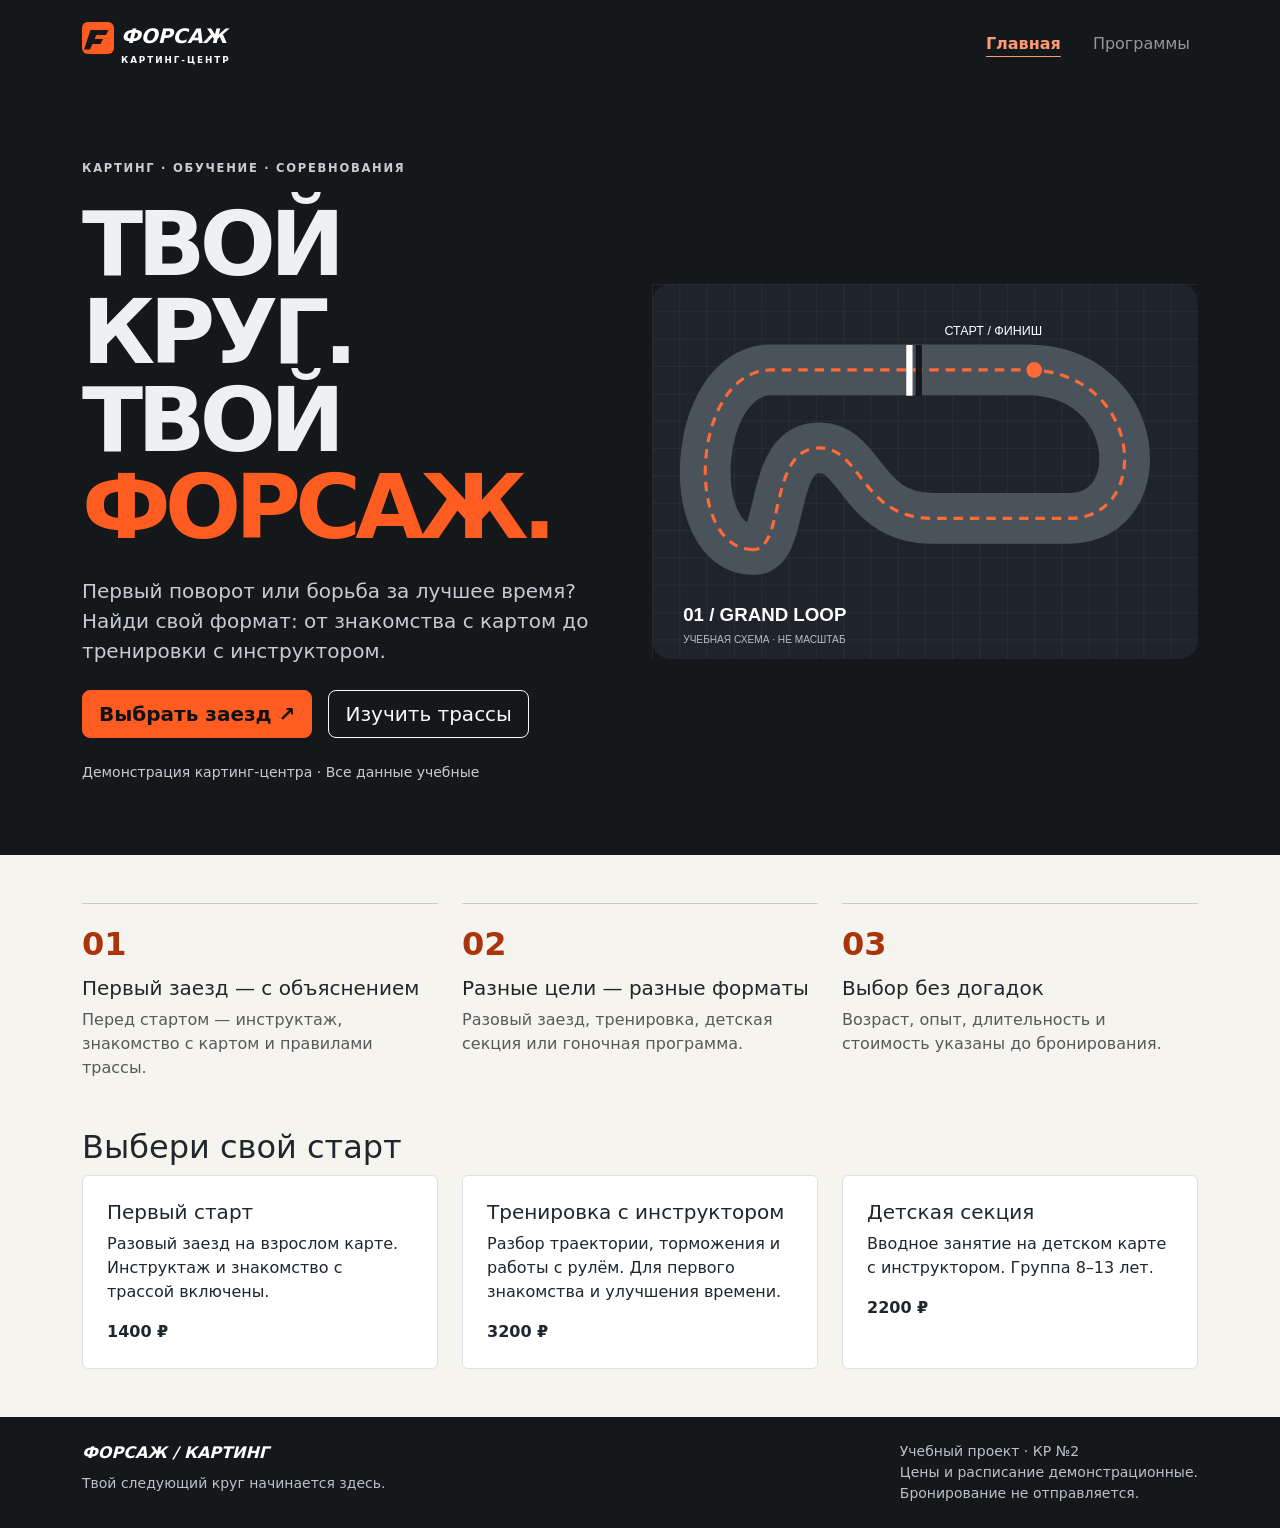
==== commit f7c603bc: "Merge pull request #1 from enjo1si/feature/bootstrap-grid-page Create Bootstrap grid homepage" ====
--- a/index.html
+++ b/index.html
@@ -1,294 +1,19 @@
 <!doctype html>
 <html lang="ru">
-  <head>
-    <meta charset="utf-8">
-    <meta name="viewport" content="width=device-width, initial-scale=1">
-    <meta name="description" content="Форсаж — учебный сайт картинг-центра: заезды, обучение, трассы и демонстрационное бронирование.">
-    <title>
-      Главная — Форсаж
-    </title>
-    <link rel="icon" href="images/mark.svg" type="image/svg+xml">
-    <link rel="stylesheet" href="vendor/bootstrap/css/bootstrap.min.css">
-    <link rel="stylesheet" href="css/custom.css">
-  </head>
-  <body>
-    <a class="visually-hidden-focusable skip-link" href="#main">
-      Перейти к содержимому
-    </a>
-    <header class="bg-dark">
-      <nav class="navbar navbar-expand-lg navbar-dark py-3" aria-label="Основная навигация">
-        <div class="container">
-          <a class="navbar-brand" href="index.html">
-            <img src="images/mark.svg" width="32" height="32" alt="">
-            Форсаж
-            <span class="small fw-normal ms-2 d-none d-xl-inline">
-              Картинг-центр
-            </span>
-          </a>
-          <button class="navbar-toggler" type="button" data-bs-toggle="collapse" data-bs-target="#mainNav" aria-controls="mainNav" aria-expanded="false" aria-label="Открыть меню">
-            <span class="navbar-toggler-icon">
-            </span>
-          </button>
-          <div class="collapse navbar-collapse" id="mainNav">
-            <ul class="navbar-nav ms-auto gap-lg-3">
-              <li class="nav-item">
-                <a class="nav-link active" aria-current="page" href="index.html">
-                  Главная
-                </a>
-              </li>
-              <li class="nav-item">
-                <a class="nav-link " href="catalog.html">
-                  Заезды
-                </a>
-              </li>
-              <li class="nav-item">
-                <a class="nav-link " href="tracks.html">
-                  Трассы и карты
-                </a>
-              </li>
-              <li class="nav-item">
-                <a class="nav-link " href="contacts.html">
-                  О центре
-                </a>
-              </li>
-              <li class="nav-item">
-                <a class="nav-link " href="order.html">
-                  Бронирование
-                </a>
-              </li>
-            </ul>
-          </div>
-        </div>
-      </nav>
-    </header>
-    <main id="main">
-      <section class="container-fluid bg-light border-bottom px-0 py-4">
-        <div class="container">
-          <div class="row g-4 align-items-center">
-            <div class="col-12 col-lg-6">
-              <h1 class="mb-3">Картинг-центр «Форсаж»</h1>
-              <p class="lead mb-4">
-                Разовые заезды, тренировки с инструктором и занятия для детей. Выберите программу и удобное время.
-              </p>
-              <div class="d-flex flex-wrap gap-3">
-                <a class="btn btn-dark" href="catalog.html">
-                  Выбрать заезд
-                </a>
-                <a class="btn btn-outline-secondary" href="tracks.html">
-                  Наши трассы
-                </a>
-              </div>
-              <p class="small mt-4 mb-0">
-                Демонстрация картинг-центра · Все данные учебные
-              </p>
-            </div>
-            <div class="col-12 col-lg-6">
-              <img src="images/track.svg" class="img-fluid rounded" width="700" height="480" alt="Учебная схема кольцевой трассы Grand Loop со стартом и поворотами">
-            </div>
-          </div>
-        </div>
-      </section>
-      <section class="container my-5">
-        <div class="row g-4">
-          <div class="col-12 col-md-4">
-            <div class="h-100 border rounded p-3 bg-white">
-              <h2 class="h5">
-                Инструктаж перед заездом
-              </h2>
-              <p class="text-body-secondary mb-0">
-                Перед стартом — инструктаж, знакомство с картом и правилами трассы.
-              </p>
-            </div>
-          </div>
-          <div class="col-12 col-md-4">
-            <div class="h-100 border rounded p-3 bg-white">
-              <h2 class="h5">
-                Программы для разного опыта
-              </h2>
-              <p class="text-body-secondary mb-0">
-                Разовый заезд, тренировка, детская секция или гоночная программа.
-              </p>
-            </div>
-          </div>
-          <div class="col-12 col-md-4">
-            <div class="h-100 border rounded p-3 bg-white">
-              <h2 class="h5">
-                Понятные условия
-              </h2>
-              <p class="text-body-secondary mb-0">
-                Возраст, опыт, длительность и стоимость указаны до бронирования.
-              </p>
-            </div>
-          </div>
-        </div>
-      </section>
-      <section class="container my-5">
-        <div class="d-flex flex-wrap justify-content-between align-items-end gap-3 mb-4">
-          <div>
-            <h2 class="mb-0">
-              Популярные программы
-            </h2>
-          </div>
-          <a class="link-dark" href="catalog.html">
-            Все программы
-          </a>
-        </div>
-        <div class="row g-4">
-          <div class="col-12 col-md-6 col-lg-4 program-item" data-age="adult" data-level="beginner">
-            <article class="card h-100">
-              <div class="card-body p-4 d-flex flex-column">
-                <div class="d-flex justify-content-between gap-2 mb-4">
-                  <span class="badge text-bg-dark">
-                    14+
-                  </span>
-                  <span class="small text-body-secondary">
-                    10 минут
-                  </span>
-                </div>
-                <h3 class="card-title h4">
-                  Первый старт
-                </h3>
-                <p class="card-text text-body-secondary">
-                  Разовый заезд на взрослом карте. Инструктаж и знакомство с трассой включены.
-                </p>
-                <p class="fs-5 fw-bold mt-auto">
-                  1 400 ₽
-                  <span class="small fw-normal text-body-secondary">
-                    / участник
-                  </span>
-                </p>
-                <div class="d-flex flex-wrap gap-2">
-                  <a class="btn btn-outline-dark" href="product.html?program=sprint">
-                    Подробнее
-                  </a>
-                  <button class="btn btn-dark" type="button" data-bs-toggle="modal" data-bs-target="#programModal" data-program="sprint">
-                    Выбрать
-                  </button>
-                </div>
-              </div>
-            </article>
-          </div>
-          <div class="col-12 col-md-6 col-lg-4 program-item" data-age="adult" data-level="all">
-            <article class="card h-100">
-              <div class="card-body p-4 d-flex flex-column">
-                <div class="d-flex justify-content-between gap-2 mb-4">
-                  <span class="badge text-bg-dark">
-                    14+
-                  </span>
-                  <span class="small text-body-secondary">
-                    30 минут
-                  </span>
-                </div>
-                <h3 class="card-title h4">
-                  Тренировка с инструктором
-                </h3>
-                <p class="card-text text-body-secondary">
-                  Разбор траектории, торможения и работы с рулём. Для первого знакомства и улучшения времени.
-                </p>
-                <p class="fs-5 fw-bold mt-auto">
-                  3 200 ₽
-                  <span class="small fw-normal text-body-secondary">
-                    / участник
-                  </span>
-                </p>
-                <div class="d-flex flex-wrap gap-2">
-                  <a class="btn btn-outline-dark" href="product.html?program=training">
-                    Подробнее
-                  </a>
-                  <button class="btn btn-dark" type="button" data-bs-toggle="modal" data-bs-target="#programModal" data-program="training">
-                    Выбрать
-                  </button>
-                </div>
-              </div>
-            </article>
-          </div>
-          <div class="col-12 col-md-6 col-lg-4 program-item" data-age="child" data-level="beginner">
-            <article class="card h-100">
-              <div class="card-body p-4 d-flex flex-column">
-                <div class="d-flex justify-content-between gap-2 mb-4">
-                  <span class="badge text-bg-dark">
-                    8–13 лет
-                  </span>
-                  <span class="small text-body-secondary">
-                    30 минут
-                  </span>
-                </div>
-                <h3 class="card-title h4">
-                  Детская секция
-                </h3>
-                <p class="card-text text-body-secondary">
-                  Вводное занятие на детском карте с инструктором. Группа 8–13 лет.
-                </p>
-                <p class="fs-5 fw-bold mt-auto">
-                  2 200 ₽
-                  <span class="small fw-normal text-body-secondary">
-                    / участник
-                  </span>
-                </p>
-                <div class="d-flex flex-wrap gap-2">
-                  <a class="btn btn-outline-dark" href="product.html?program=kids">
-                    Подробнее
-                  </a>
-                  <button class="btn btn-dark" type="button" data-bs-toggle="modal" data-bs-target="#programModal" data-program="kids">
-                    Выбрать
-                  </button>
-                </div>
-              </div>
-            </article>
-          </div>
-        </div>
-      </section>
-    </main>
-    <div class="modal fade" id="programModal" tabindex="-1" aria-labelledby="programModalTitle" aria-hidden="true">
-      <div class="modal-dialog modal-dialog-centered modal-dialog-scrollable">
-        <div class="modal-content">
-          <div class="modal-header">
-            <h2 class="modal-title fs-5" id="programModalTitle">
-              Выбранная программа
-            </h2>
-            <button class="btn-close" type="button" data-bs-dismiss="modal" aria-label="Закрыть">
-            </button>
-          </div>
-          <div class="modal-body">
-            <p id="modalProgram">
-            </p>
-            <div class="alert alert-info" role="alert">
-              На следующем шаге выберите число участников и время. Это демонстрация, реальное место не бронируется.
-            </div>
-          </div>
-          <div class="modal-footer">
-            <button class="btn btn-outline-dark" data-bs-dismiss="modal" type="button">
-              Назад
-            </button>
-            <a class="btn btn-dark" id="modalOrder" href="order.html">
-              Перейти к бронированию
-            </a>
-          </div>
-        </div>
-      </div>
-    </div>
-    <footer class="bg-dark text-white py-4 mt-5">
-      <div class="container d-flex flex-column flex-md-row justify-content-between gap-3">
-        <div>
-          <a href="index.html" class="text-decoration-none text-white">
-            Форсаж — картинг-центр
-          </a>
-          <p class="small mb-0 mt-2">
-            Заезды, обучение и детские занятия.
-          </p>
-        </div>
-        <p class="small mb-0">
-          Учебный проект · КР №2
-          <br>
-          Цены и расписание демонстрационные.
-          <br>
-          Бронирование не отправляется.
-        </p>
-      </div>
-    </footer>
-    <script src="vendor/bootstrap/js/bootstrap.bundle.min.js">
-    </script>
-    <script src="js/app.js">
-    </script>
-  </body>
-</html>
+<head>
+  <meta charset="utf-8">
+  <meta name="viewport" content="width=device-width, initial-scale=1">
+  <meta name="description" content="Форсаж — учебный сайт картинг-центра: заезды, обучение, трассы и демонстрационное бронирование.">
+  <title>Главная — Форсаж</title>
+  <link rel="icon" href="images/mark.svg" type="image/svg+xml">
+  <link rel="stylesheet" href="https://cdn.jsdelivr.net/npm/bootstrap@5.3.8/dist/css/bootstrap.min.css">
+  <link rel="stylesheet" href="css/custom.css">
+</head>
+<body>
+<a class="visually-hidden-focusable skip-link" href="#main">Перейти к содержимому</a>
+<header class="site-header"><nav class="navbar navbar-expand-lg navbar-dark py-3" aria-label="Основная навигация"><div class="container"><a class="navbar-brand fw-bold fst-italic" href="index.html"><img src="images/mark.svg" width="32" height="32" alt=""> ФОРСАЖ<span class="brand-sub">КАРТИНГ-ЦЕНТР</span></a><button class="navbar-toggler" type="button" data-bs-toggle="collapse" data-bs-target="#mainNav" aria-controls="mainNav" aria-expanded="false" aria-label="Открыть меню"><span class="navbar-toggler-icon"></span></button><div class="collapse navbar-collapse" id="mainNav"><ul class="navbar-nav ms-auto gap-lg-3"><li class="nav-item"><a class="nav-link active" href="index.html" aria-current="page">Главная</a></li><li class="nav-item"><a class="nav-link" href="#programs">Программы</a></li></ul></div></div></nav></header>
+<main id="main"><section class="hero py-5"><div class="container py-lg-4"><div class="row gx-4 gy-5 align-items-center"><div class="col-12 col-lg-6"><p class="eyebrow mb-4">КАРТИНГ · ОБУЧЕНИЕ · СОРЕВНОВАНИЯ</p><h1 class="mb-4">Твой круг.<br>Твой <em>форсаж.</em></h1><p class="lead mb-4">Первый поворот или борьба за лучшее время? Найди свой формат: от знакомства с картом до тренировки с инструктором.</p><div class="d-flex flex-wrap gap-3"><a class="btn btn-primary btn-lg" href="#programs">Выбрать заезд ↗</a><a class="btn btn-outline-light btn-lg" href="#programs">Изучить трассы</a></div><p class="small mt-4 mb-0">Демонстрация картинг-центра · Все данные учебные</p></div><div class="col-12 col-lg-6"><img src="images/track.svg" class="hero-art" width="700" height="480" alt="Учебная схема кольцевой трассы Grand Loop со стартом и поворотами"></div></div></div></section><section class="container my-5"><div class="row g-4"><div class="col-12 col-md-4"><div class="section-rule pt-3"><p class="number mb-2">01</p><h2 class="h5">Первый заезд — с объяснением</h2><p class="text-body-secondary mb-0">Перед стартом — инструктаж, знакомство с картом и правилами трассы.</p></div></div><div class="col-12 col-md-4"><div class="section-rule pt-3"><p class="number mb-2">02</p><h2 class="h5">Разные цели — разные форматы</h2><p class="text-body-secondary mb-0">Разовый заезд, тренировка, детская секция или гоночная программа.</p></div></div><div class="col-12 col-md-4"><div class="section-rule pt-3"><p class="number mb-2">03</p><h2 class="h5">Выбор без догадок</h2><p class="text-body-secondary mb-0">Возраст, опыт, длительность и стоимость указаны до бронирования.</p></div></div></div></section><section class="container my-5" id="programs"><h2>Выбери свой старт</h2><div class="row g-4"><div class="col-12 col-md-6 col-lg-4"><div class="p-4 bg-white border rounded h-100"><h3 class="h5">Первый старт</h3><p>Разовый заезд на взрослом карте. Инструктаж и знакомство с трассой включены.</p><strong>1400 ₽</strong></div></div><div class="col-12 col-md-6 col-lg-4"><div class="p-4 bg-white border rounded h-100"><h3 class="h5">Тренировка с инструктором</h3><p>Разбор траектории, торможения и работы с рулём. Для первого знакомства и улучшения времени.</p><strong>3200 ₽</strong></div></div><div class="col-12 col-md-6 col-lg-4"><div class="p-4 bg-white border rounded h-100"><h3 class="h5">Детская секция</h3><p>Вводное занятие на детском карте с инструктором. Группа 8–13 лет.</p><strong>2200 ₽</strong></div></div></div></section></main>
+<footer class="site-footer py-4 mt-5"><div class="container d-flex flex-column flex-md-row justify-content-between gap-3"><div><a href="index.html" class="fw-bold fst-italic text-decoration-none text-white">ФОРСАЖ / КАРТИНГ</a><p class="small mb-0 mt-2">Твой следующий круг начинается здесь.</p></div><p class="small mb-0">Учебный проект · КР №2<br>Цены и расписание демонстрационные.<br>Бронирование не отправляется.</p></div></footer>
+<script src="https://cdn.jsdelivr.net/npm/bootstrap@5.3.8/dist/js/bootstrap.bundle.min.js"></script>
+<script src="js/app.js"></script>
+</body></html>
--- a/css/custom.css
+++ b/css/custom.css
@@ -1,25 +1,13 @@
-/* Основная сетка, кнопки, карточки и формы оформлены Bootstrap. */
-body {
-  background-color: #f8f9fa;
-}
-
-/* Отмечаем текущий раздел в меню. */
-.navbar .nav-link.active {
-  font-weight: bold;
-  text-decoration: underline;
-}
-
-/* Ссылка позволяет перейти к содержимому с клавиатуры. */
-.skip-link {
-  position: absolute;
-  z-index: 1100;
-  background-color: white;
-  color: black;
-  padding: 12px;
-}
-
-/* Видимый фокус при переходе клавишей Tab. */
-:focus-visible {
-  outline: 3px solid #0d6efd;
-  outline-offset: 3px;
-}
+/* Сетка и компоненты — Bootstrap. Здесь фирменное оформление. */
+:root{--race-orange:#ff5c22;--race-dark:#14181b;--bs-body-bg:#f6f4ef;--bs-body-color:#20262b;}
+.site-header,.site-footer,.hero{background:var(--race-dark);color:#eef0f2;}
+.site-footer{color:#bac1c7;}.brand-sub{display:block;font-size:.55rem;letter-spacing:.22em;font-style:normal;padding-left:39px;}
+.hero h1{font-size:clamp(3rem,7vw,6.5rem);line-height:.98;font-weight:850;letter-spacing:-.065em;text-transform:uppercase;}.hero em{color:var(--race-orange);font-style:normal;}
+.eyebrow{font-size:.72rem;letter-spacing:.15em;font-weight:700;}.hero p{color:#c6ccd1;}.hero-art{width:100%;height:auto;}
+.hero .lead{max-width:36rem;}.number{font-size:2rem;font-weight:800;color:#ab350b;}.price{font-size:1.35rem;font-weight:750;}
+.navbar .nav-link.active{color:#ff9a74;font-weight:700;text-decoration:underline;text-underline-offset:7px;}
+.btn-primary{--bs-btn-bg:#ff5c22;--bs-btn-border-color:#ff5c22;--bs-btn-color:#111;--bs-btn-hover-bg:#e84b12;--bs-btn-hover-border-color:#e84b12;--bs-btn-hover-color:#111;--bs-btn-active-bg:#d9440e;--bs-btn-active-border-color:#d9440e;--bs-btn-active-color:#111;font-weight:700;}
+.card{--bs-card-border-color:#d9d9d3;--bs-card-bg:#fff;--bs-card-border-radius:1rem;}.section-rule{border-top:1px solid #c9cec9;}
+:focus-visible{outline:3px solid #1476b8;outline-offset:4px;}.skip-link{position:absolute;z-index:1100;background:white;color:#111;padding:1rem;}
+.form-check-input:checked{background-color:#a9360c;border-color:#a9360c;}
+@media(prefers-reduced-motion:reduce){*,*::before,*::after{transition:none!important;scroll-behavior:auto!important;}}
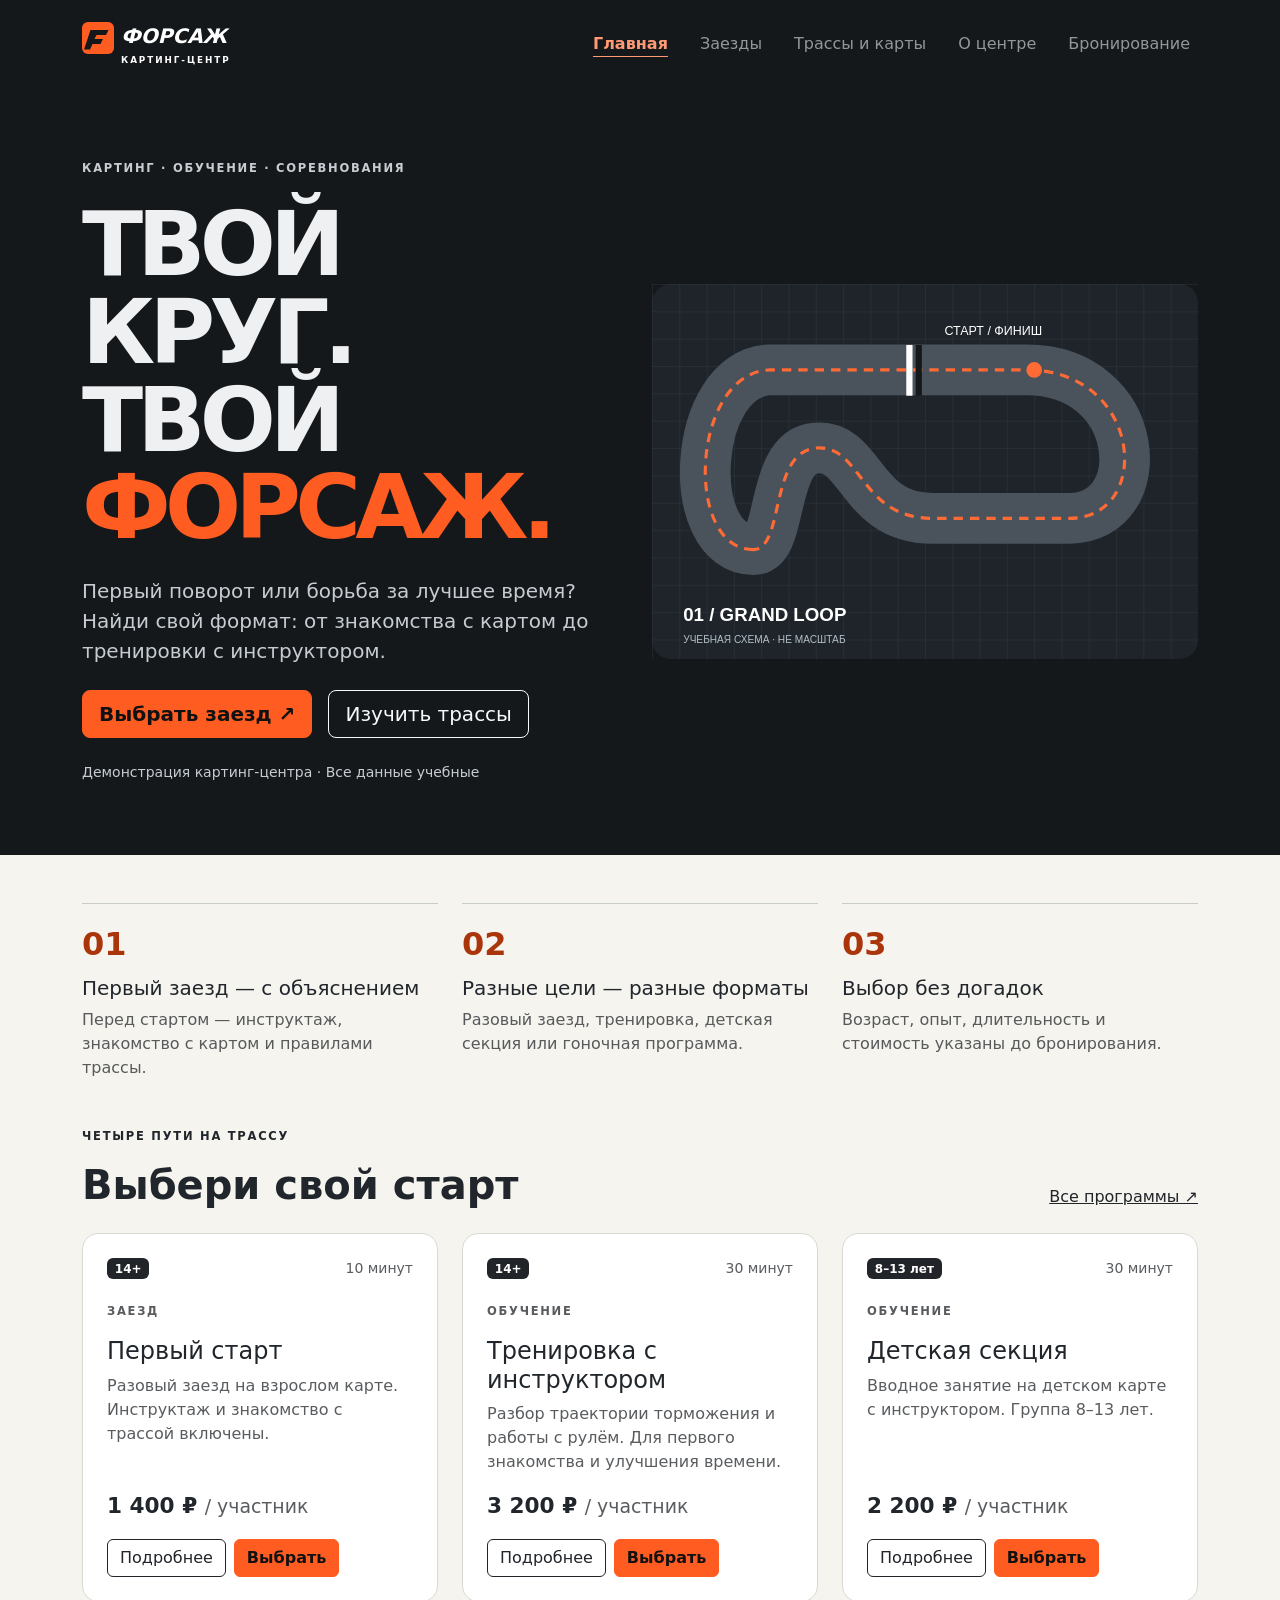
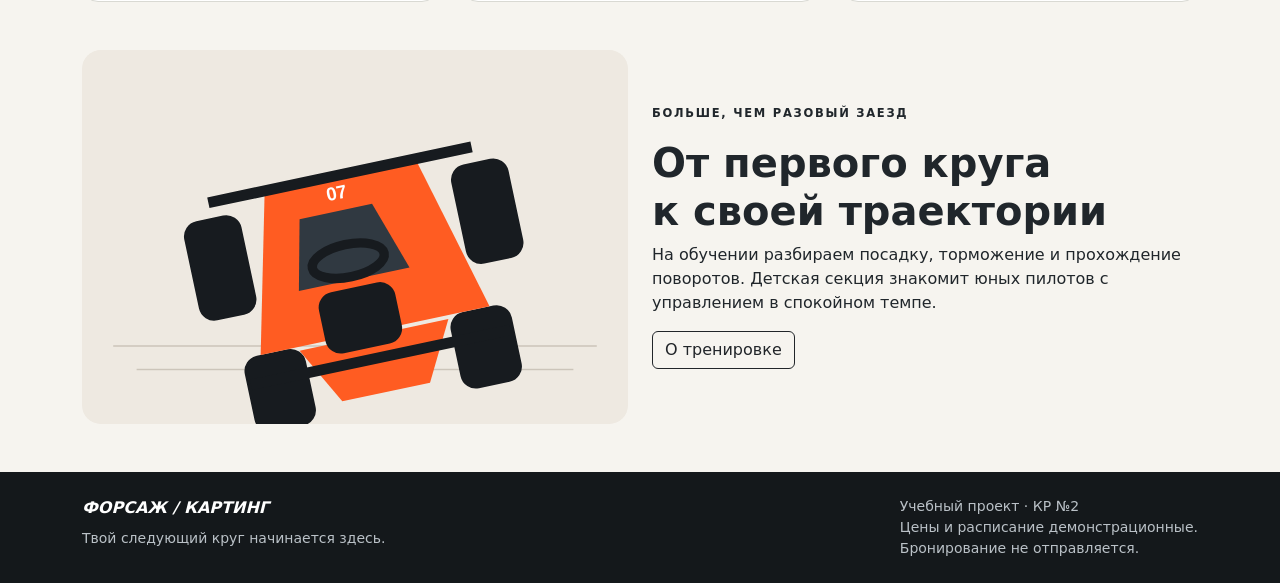
==== commit 63ecb5cb: "Merge pull request #2 from enjo1si/feature/bootstrap-components Add Bootstrap components pages" ====
--- a/index.html
+++ b/index.html
@@ -6,14 +6,14 @@
   <meta name="description" content="Форсаж — учебный сайт картинг-центра: заезды, обучение, трассы и демонстрационное бронирование.">
   <title>Главная — Форсаж</title>
   <link rel="icon" href="images/mark.svg" type="image/svg+xml">
-  <link rel="stylesheet" href="https://cdn.jsdelivr.net/npm/bootstrap@5.3.8/dist/css/bootstrap.min.css">
+  <link rel="stylesheet" href="vendor/bootstrap/css/bootstrap.min.css">
   <link rel="stylesheet" href="css/custom.css">
 </head>
 <body>
 <a class="visually-hidden-focusable skip-link" href="#main">Перейти к содержимому</a>
-<header class="site-header"><nav class="navbar navbar-expand-lg navbar-dark py-3" aria-label="Основная навигация"><div class="container"><a class="navbar-brand fw-bold fst-italic" href="index.html"><img src="images/mark.svg" width="32" height="32" alt=""> ФОРСАЖ<span class="brand-sub">КАРТИНГ-ЦЕНТР</span></a><button class="navbar-toggler" type="button" data-bs-toggle="collapse" data-bs-target="#mainNav" aria-controls="mainNav" aria-expanded="false" aria-label="Открыть меню"><span class="navbar-toggler-icon"></span></button><div class="collapse navbar-collapse" id="mainNav"><ul class="navbar-nav ms-auto gap-lg-3"><li class="nav-item"><a class="nav-link active" href="index.html" aria-current="page">Главная</a></li><li class="nav-item"><a class="nav-link" href="#programs">Программы</a></li></ul></div></div></nav></header>
-<main id="main"><section class="hero py-5"><div class="container py-lg-4"><div class="row gx-4 gy-5 align-items-center"><div class="col-12 col-lg-6"><p class="eyebrow mb-4">КАРТИНГ · ОБУЧЕНИЕ · СОРЕВНОВАНИЯ</p><h1 class="mb-4">Твой круг.<br>Твой <em>форсаж.</em></h1><p class="lead mb-4">Первый поворот или борьба за лучшее время? Найди свой формат: от знакомства с картом до тренировки с инструктором.</p><div class="d-flex flex-wrap gap-3"><a class="btn btn-primary btn-lg" href="#programs">Выбрать заезд ↗</a><a class="btn btn-outline-light btn-lg" href="#programs">Изучить трассы</a></div><p class="small mt-4 mb-0">Демонстрация картинг-центра · Все данные учебные</p></div><div class="col-12 col-lg-6"><img src="images/track.svg" class="hero-art" width="700" height="480" alt="Учебная схема кольцевой трассы Grand Loop со стартом и поворотами"></div></div></div></section><section class="container my-5"><div class="row g-4"><div class="col-12 col-md-4"><div class="section-rule pt-3"><p class="number mb-2">01</p><h2 class="h5">Первый заезд — с объяснением</h2><p class="text-body-secondary mb-0">Перед стартом — инструктаж, знакомство с картом и правилами трассы.</p></div></div><div class="col-12 col-md-4"><div class="section-rule pt-3"><p class="number mb-2">02</p><h2 class="h5">Разные цели — разные форматы</h2><p class="text-body-secondary mb-0">Разовый заезд, тренировка, детская секция или гоночная программа.</p></div></div><div class="col-12 col-md-4"><div class="section-rule pt-3"><p class="number mb-2">03</p><h2 class="h5">Выбор без догадок</h2><p class="text-body-secondary mb-0">Возраст, опыт, длительность и стоимость указаны до бронирования.</p></div></div></div></section><section class="container my-5" id="programs"><h2>Выбери свой старт</h2><div class="row g-4"><div class="col-12 col-md-6 col-lg-4"><div class="p-4 bg-white border rounded h-100"><h3 class="h5">Первый старт</h3><p>Разовый заезд на взрослом карте. Инструктаж и знакомство с трассой включены.</p><strong>1400 ₽</strong></div></div><div class="col-12 col-md-6 col-lg-4"><div class="p-4 bg-white border rounded h-100"><h3 class="h5">Тренировка с инструктором</h3><p>Разбор траектории, торможения и работы с рулём. Для первого знакомства и улучшения времени.</p><strong>3200 ₽</strong></div></div><div class="col-12 col-md-6 col-lg-4"><div class="p-4 bg-white border rounded h-100"><h3 class="h5">Детская секция</h3><p>Вводное занятие на детском карте с инструктором. Группа 8–13 лет.</p><strong>2200 ₽</strong></div></div></div></section></main>
+<header class="site-header"><nav class="navbar navbar-expand-lg navbar-dark py-3" aria-label="Основная навигация"><div class="container"><a class="navbar-brand fw-bold fst-italic" href="index.html"><img src="images/mark.svg" width="32" height="32" alt=""> ФОРСАЖ<span class="brand-sub">КАРТИНГ-ЦЕНТР</span></a><button class="navbar-toggler" type="button" data-bs-toggle="collapse" data-bs-target="#mainNav" aria-controls="mainNav" aria-expanded="false" aria-label="Открыть меню"><span class="navbar-toggler-icon"></span></button><div class="collapse navbar-collapse" id="mainNav"><ul class="navbar-nav ms-auto gap-lg-3"><li class="nav-item"><a class="nav-link active" aria-current="page" href="index.html">Главная</a></li><li class="nav-item"><a class="nav-link " href="catalog.html">Заезды</a></li><li class="nav-item"><a class="nav-link " href="tracks.html">Трассы и карты</a></li><li class="nav-item"><a class="nav-link " href="contacts.html">О центре</a></li><li class="nav-item"><a class="nav-link " href="order.html">Бронирование</a></li></ul></div></div></nav></header>
+<main id="main"><section class="hero py-5"><div class="container py-lg-4"><div class="row gx-4 gy-5 align-items-center"><div class="col-12 col-lg-6"><p class="eyebrow mb-4">КАРТИНГ · ОБУЧЕНИЕ · СОРЕВНОВАНИЯ</p><h1 class="mb-4">Твой круг.<br>Твой <em>форсаж.</em></h1><p class="lead mb-4">Первый поворот или борьба за лучшее время? Найди свой формат: от знакомства с картом до тренировки с инструктором.</p><div class="d-flex flex-wrap gap-3"><a class="btn btn-primary btn-lg" href="catalog.html">Выбрать заезд ↗</a><a class="btn btn-outline-light btn-lg" href="tracks.html">Изучить трассы</a></div><p class="small mt-4 mb-0">Демонстрация картинг-центра · Все данные учебные</p></div><div class="col-12 col-lg-6"><img src="images/track.svg" class="hero-art" width="700" height="480" alt="Учебная схема кольцевой трассы Grand Loop со стартом и поворотами"></div></div></div></section><section class="container my-5"><div class="row g-4"><div class="col-12 col-md-4"><div class="section-rule pt-3"><p class="number mb-2">01</p><h2 class="h5">Первый заезд — с объяснением</h2><p class="text-body-secondary mb-0">Перед стартом — инструктаж, знакомство с картом и правилами трассы.</p></div></div><div class="col-12 col-md-4"><div class="section-rule pt-3"><p class="number mb-2">02</p><h2 class="h5">Разные цели — разные форматы</h2><p class="text-body-secondary mb-0">Разовый заезд, тренировка, детская секция или гоночная программа.</p></div></div><div class="col-12 col-md-4"><div class="section-rule pt-3"><p class="number mb-2">03</p><h2 class="h5">Выбор без догадок</h2><p class="text-body-secondary mb-0">Возраст, опыт, длительность и стоимость указаны до бронирования.</p></div></div></div></section><section class="container my-5"><div class="d-flex flex-wrap justify-content-between align-items-end gap-3 mb-4"><div><p class="eyebrow">ЧЕТЫРЕ ПУТИ НА ТРАССУ</p><h2 class="display-6 fw-bold mb-0">Выбери свой старт</h2></div><a class="link-dark" href="catalog.html">Все программы ↗</a></div><div class="row g-4"><div class="col-12 col-md-6 col-lg-4 program-item" data-age="adult" data-level="beginner"><article class="card h-100"><div class="card-body p-4 d-flex flex-column"><div class="d-flex justify-content-between gap-2 mb-4"><span class="badge text-bg-dark">14+</span><span class="small text-body-secondary">10 минут</span></div><p class="eyebrow text-body-secondary">ЗАЕЗД</p><h3 class="card-title h4">Первый старт</h3><p class="card-text text-body-secondary">Разовый заезд на взрослом карте. Инструктаж и знакомство с трассой включены.</p><p class="price mt-auto">1 400 ₽ <span class="small fw-normal text-body-secondary">/ участник</span></p><div class="d-flex flex-wrap gap-2"><a class="btn btn-outline-dark" href="product.html?program=sprint">Подробнее</a><button class="btn btn-primary" type="button" data-bs-toggle="modal" data-bs-target="#programModal" data-program="sprint">Выбрать</button></div></div></article></div><div class="col-12 col-md-6 col-lg-4 program-item" data-age="adult" data-level="all"><article class="card h-100"><div class="card-body p-4 d-flex flex-column"><div class="d-flex justify-content-between gap-2 mb-4"><span class="badge text-bg-dark">14+</span><span class="small text-body-secondary">30 минут</span></div><p class="eyebrow text-body-secondary">ОБУЧЕНИЕ</p><h3 class="card-title h4">Тренировка с инструктором</h3><p class="card-text text-body-secondary">Разбор траектории  торможения и работы с рулём. Для первого знакомства и улучшения времени.</p><p class="price mt-auto">3 200 ₽ <span class="small fw-normal text-body-secondary">/ участник</span></p><div class="d-flex flex-wrap gap-2"><a class="btn btn-outline-dark" href="product.html?program=training">Подробнее</a><button class="btn btn-primary" type="button" data-bs-toggle="modal" data-bs-target="#programModal" data-program="training">Выбрать</button></div></div></article></div><div class="col-12 col-md-6 col-lg-4 program-item" data-age="child" data-level="beginner"><article class="card h-100"><div class="card-body p-4 d-flex flex-column"><div class="d-flex justify-content-between gap-2 mb-4"><span class="badge text-bg-dark">8–13 лет</span><span class="small text-body-secondary">30 минут</span></div><p class="eyebrow text-body-secondary">ОБУЧЕНИЕ</p><h3 class="card-title h4">Детская секция</h3><p class="card-text text-body-secondary">Вводное занятие на детском карте с инструктором. Группа 8–13 лет.</p><p class="price mt-auto">2 200 ₽ <span class="small fw-normal text-body-secondary">/ участник</span></p><div class="d-flex flex-wrap gap-2"><a class="btn btn-outline-dark" href="product.html?program=kids">Подробнее</a><button class="btn btn-primary" type="button" data-bs-toggle="modal" data-bs-target="#programModal" data-program="kids">Выбрать</button></div></div></article></div></div></section><section class="container my-5"><div class="row gx-4 gy-4 align-items-center"><div class="col-12 col-lg-6"><img src="images/kart.svg" class="img-fluid rounded-4" width="700" height="480" alt="Учебная иллюстрация оранжевого карта, вид сверху"></div><div class="col-12 col-lg-6"><p class="eyebrow">БОЛЬШЕ, ЧЕМ РАЗОВЫЙ ЗАЕЗД</p><h2 class="display-6 fw-bold">От первого круга<br>к своей траектории</h2><p>На обучении разбираем посадку, торможение и прохождение поворотов. Детская секция знакомит юных пилотов с управлением в спокойном темпе.</p><a class="btn btn-outline-dark" href="product.html?program=training">О тренировке</a></div></div></section></main><div class="modal fade" id="programModal" tabindex="-1" aria-labelledby="programModalTitle" aria-hidden="true"><div class="modal-dialog modal-dialog-centered modal-dialog-scrollable"><div class="modal-content"><div class="modal-header"><h2 class="modal-title fs-5" id="programModalTitle">Выбранная программа</h2><button class="btn-close" type="button" data-bs-dismiss="modal" aria-label="Закрыть"></button></div><div class="modal-body"><p id="modalProgram"></p><div class="alert alert-info" role="alert">На следующем шаге выберите число участников и время. Это демонстрация, реальное место не бронируется.</div></div><div class="modal-footer"><button class="btn btn-outline-dark" data-bs-dismiss="modal" type="button">Назад</button><a class="btn btn-primary" id="modalOrder" href="order.html">Перейти к бронированию</a></div></div></div></div>
 <footer class="site-footer py-4 mt-5"><div class="container d-flex flex-column flex-md-row justify-content-between gap-3"><div><a href="index.html" class="fw-bold fst-italic text-decoration-none text-white">ФОРСАЖ / КАРТИНГ</a><p class="small mb-0 mt-2">Твой следующий круг начинается здесь.</p></div><p class="small mb-0">Учебный проект · КР №2<br>Цены и расписание демонстрационные.<br>Бронирование не отправляется.</p></div></footer>
-<script src="https://cdn.jsdelivr.net/npm/bootstrap@5.3.8/dist/js/bootstrap.bundle.min.js"></script>
+<script src="vendor/bootstrap/js/bootstrap.bundle.min.js"></script>
 <script src="js/app.js"></script>
 </body></html>
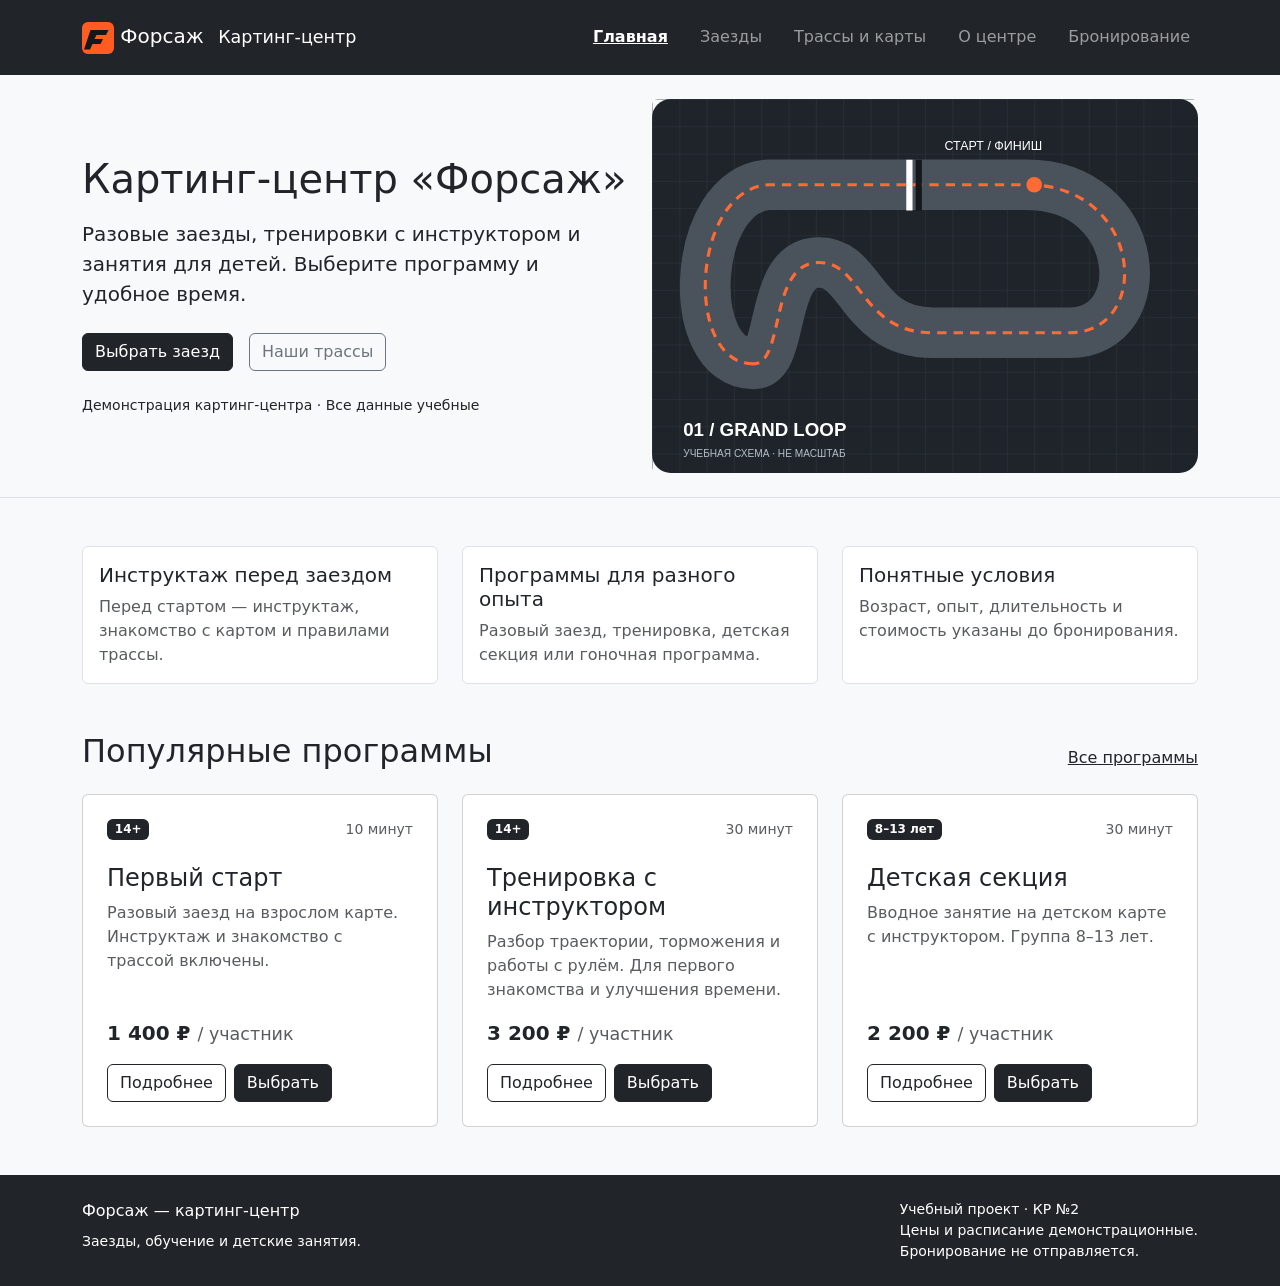
==== commit e3e2252e: "Merge pull request #3 from enjo1si/fix/kr2-final-check Prepare Bootstrap project for submission" ====
--- a/index.html
+++ b/index.html
@@ -1,19 +1,294 @@
 <!doctype html>
 <html lang="ru">
-<head>
-  <meta charset="utf-8">
-  <meta name="viewport" content="width=device-width, initial-scale=1">
-  <meta name="description" content="Форсаж — учебный сайт картинг-центра: заезды, обучение, трассы и демонстрационное бронирование.">
-  <title>Главная — Форсаж</title>
-  <link rel="icon" href="images/mark.svg" type="image/svg+xml">
-  <link rel="stylesheet" href="vendor/bootstrap/css/bootstrap.min.css">
-  <link rel="stylesheet" href="css/custom.css">
-</head>
-<body>
-<a class="visually-hidden-focusable skip-link" href="#main">Перейти к содержимому</a>
-<header class="site-header"><nav class="navbar navbar-expand-lg navbar-dark py-3" aria-label="Основная навигация"><div class="container"><a class="navbar-brand fw-bold fst-italic" href="index.html"><img src="images/mark.svg" width="32" height="32" alt=""> ФОРСАЖ<span class="brand-sub">КАРТИНГ-ЦЕНТР</span></a><button class="navbar-toggler" type="button" data-bs-toggle="collapse" data-bs-target="#mainNav" aria-controls="mainNav" aria-expanded="false" aria-label="Открыть меню"><span class="navbar-toggler-icon"></span></button><div class="collapse navbar-collapse" id="mainNav"><ul class="navbar-nav ms-auto gap-lg-3"><li class="nav-item"><a class="nav-link active" aria-current="page" href="index.html">Главная</a></li><li class="nav-item"><a class="nav-link " href="catalog.html">Заезды</a></li><li class="nav-item"><a class="nav-link " href="tracks.html">Трассы и карты</a></li><li class="nav-item"><a class="nav-link " href="contacts.html">О центре</a></li><li class="nav-item"><a class="nav-link " href="order.html">Бронирование</a></li></ul></div></div></nav></header>
-<main id="main"><section class="hero py-5"><div class="container py-lg-4"><div class="row gx-4 gy-5 align-items-center"><div class="col-12 col-lg-6"><p class="eyebrow mb-4">КАРТИНГ · ОБУЧЕНИЕ · СОРЕВНОВАНИЯ</p><h1 class="mb-4">Твой круг.<br>Твой <em>форсаж.</em></h1><p class="lead mb-4">Первый поворот или борьба за лучшее время? Найди свой формат: от знакомства с картом до тренировки с инструктором.</p><div class="d-flex flex-wrap gap-3"><a class="btn btn-primary btn-lg" href="catalog.html">Выбрать заезд ↗</a><a class="btn btn-outline-light btn-lg" href="tracks.html">Изучить трассы</a></div><p class="small mt-4 mb-0">Демонстрация картинг-центра · Все данные учебные</p></div><div class="col-12 col-lg-6"><img src="images/track.svg" class="hero-art" width="700" height="480" alt="Учебная схема кольцевой трассы Grand Loop со стартом и поворотами"></div></div></div></section><section class="container my-5"><div class="row g-4"><div class="col-12 col-md-4"><div class="section-rule pt-3"><p class="number mb-2">01</p><h2 class="h5">Первый заезд — с объяснением</h2><p class="text-body-secondary mb-0">Перед стартом — инструктаж, знакомство с картом и правилами трассы.</p></div></div><div class="col-12 col-md-4"><div class="section-rule pt-3"><p class="number mb-2">02</p><h2 class="h5">Разные цели — разные форматы</h2><p class="text-body-secondary mb-0">Разовый заезд, тренировка, детская секция или гоночная программа.</p></div></div><div class="col-12 col-md-4"><div class="section-rule pt-3"><p class="number mb-2">03</p><h2 class="h5">Выбор без догадок</h2><p class="text-body-secondary mb-0">Возраст, опыт, длительность и стоимость указаны до бронирования.</p></div></div></div></section><section class="container my-5"><div class="d-flex flex-wrap justify-content-between align-items-end gap-3 mb-4"><div><p class="eyebrow">ЧЕТЫРЕ ПУТИ НА ТРАССУ</p><h2 class="display-6 fw-bold mb-0">Выбери свой старт</h2></div><a class="link-dark" href="catalog.html">Все программы ↗</a></div><div class="row g-4"><div class="col-12 col-md-6 col-lg-4 program-item" data-age="adult" data-level="beginner"><article class="card h-100"><div class="card-body p-4 d-flex flex-column"><div class="d-flex justify-content-between gap-2 mb-4"><span class="badge text-bg-dark">14+</span><span class="small text-body-secondary">10 минут</span></div><p class="eyebrow text-body-secondary">ЗАЕЗД</p><h3 class="card-title h4">Первый старт</h3><p class="card-text text-body-secondary">Разовый заезд на взрослом карте. Инструктаж и знакомство с трассой включены.</p><p class="price mt-auto">1 400 ₽ <span class="small fw-normal text-body-secondary">/ участник</span></p><div class="d-flex flex-wrap gap-2"><a class="btn btn-outline-dark" href="product.html?program=sprint">Подробнее</a><button class="btn btn-primary" type="button" data-bs-toggle="modal" data-bs-target="#programModal" data-program="sprint">Выбрать</button></div></div></article></div><div class="col-12 col-md-6 col-lg-4 program-item" data-age="adult" data-level="all"><article class="card h-100"><div class="card-body p-4 d-flex flex-column"><div class="d-flex justify-content-between gap-2 mb-4"><span class="badge text-bg-dark">14+</span><span class="small text-body-secondary">30 минут</span></div><p class="eyebrow text-body-secondary">ОБУЧЕНИЕ</p><h3 class="card-title h4">Тренировка с инструктором</h3><p class="card-text text-body-secondary">Разбор траектории  торможения и работы с рулём. Для первого знакомства и улучшения времени.</p><p class="price mt-auto">3 200 ₽ <span class="small fw-normal text-body-secondary">/ участник</span></p><div class="d-flex flex-wrap gap-2"><a class="btn btn-outline-dark" href="product.html?program=training">Подробнее</a><button class="btn btn-primary" type="button" data-bs-toggle="modal" data-bs-target="#programModal" data-program="training">Выбрать</button></div></div></article></div><div class="col-12 col-md-6 col-lg-4 program-item" data-age="child" data-level="beginner"><article class="card h-100"><div class="card-body p-4 d-flex flex-column"><div class="d-flex justify-content-between gap-2 mb-4"><span class="badge text-bg-dark">8–13 лет</span><span class="small text-body-secondary">30 минут</span></div><p class="eyebrow text-body-secondary">ОБУЧЕНИЕ</p><h3 class="card-title h4">Детская секция</h3><p class="card-text text-body-secondary">Вводное занятие на детском карте с инструктором. Группа 8–13 лет.</p><p class="price mt-auto">2 200 ₽ <span class="small fw-normal text-body-secondary">/ участник</span></p><div class="d-flex flex-wrap gap-2"><a class="btn btn-outline-dark" href="product.html?program=kids">Подробнее</a><button class="btn btn-primary" type="button" data-bs-toggle="modal" data-bs-target="#programModal" data-program="kids">Выбрать</button></div></div></article></div></div></section><section class="container my-5"><div class="row gx-4 gy-4 align-items-center"><div class="col-12 col-lg-6"><img src="images/kart.svg" class="img-fluid rounded-4" width="700" height="480" alt="Учебная иллюстрация оранжевого карта, вид сверху"></div><div class="col-12 col-lg-6"><p class="eyebrow">БОЛЬШЕ, ЧЕМ РАЗОВЫЙ ЗАЕЗД</p><h2 class="display-6 fw-bold">От первого круга<br>к своей траектории</h2><p>На обучении разбираем посадку, торможение и прохождение поворотов. Детская секция знакомит юных пилотов с управлением в спокойном темпе.</p><a class="btn btn-outline-dark" href="product.html?program=training">О тренировке</a></div></div></section></main><div class="modal fade" id="programModal" tabindex="-1" aria-labelledby="programModalTitle" aria-hidden="true"><div class="modal-dialog modal-dialog-centered modal-dialog-scrollable"><div class="modal-content"><div class="modal-header"><h2 class="modal-title fs-5" id="programModalTitle">Выбранная программа</h2><button class="btn-close" type="button" data-bs-dismiss="modal" aria-label="Закрыть"></button></div><div class="modal-body"><p id="modalProgram"></p><div class="alert alert-info" role="alert">На следующем шаге выберите число участников и время. Это демонстрация, реальное место не бронируется.</div></div><div class="modal-footer"><button class="btn btn-outline-dark" data-bs-dismiss="modal" type="button">Назад</button><a class="btn btn-primary" id="modalOrder" href="order.html">Перейти к бронированию</a></div></div></div></div>
-<footer class="site-footer py-4 mt-5"><div class="container d-flex flex-column flex-md-row justify-content-between gap-3"><div><a href="index.html" class="fw-bold fst-italic text-decoration-none text-white">ФОРСАЖ / КАРТИНГ</a><p class="small mb-0 mt-2">Твой следующий круг начинается здесь.</p></div><p class="small mb-0">Учебный проект · КР №2<br>Цены и расписание демонстрационные.<br>Бронирование не отправляется.</p></div></footer>
-<script src="vendor/bootstrap/js/bootstrap.bundle.min.js"></script>
-<script src="js/app.js"></script>
-</body></html>+  <head>
+    <meta charset="utf-8">
+    <meta name="viewport" content="width=device-width, initial-scale=1">
+    <meta name="description" content="Форсаж — учебный сайт картинг-центра: заезды, обучение, трассы и демонстрационное бронирование.">
+    <title>
+      Главная — Форсаж
+    </title>
+    <link rel="icon" href="images/mark.svg" type="image/svg+xml">
+    <link rel="stylesheet" href="vendor/bootstrap/css/bootstrap.min.css">
+    <link rel="stylesheet" href="css/custom.css">
+  </head>
+  <body>
+    <a class="visually-hidden-focusable skip-link" href="#main">
+      Перейти к содержимому
+    </a>
+    <header class="bg-dark">
+      <nav class="navbar navbar-expand-lg navbar-dark py-3" aria-label="Основная навигация">
+        <div class="container">
+          <a class="navbar-brand" href="index.html">
+            <img src="images/mark.svg" width="32" height="32" alt="">
+            Форсаж
+            <span class="small fw-normal ms-2 d-none d-xl-inline">
+              Картинг-центр
+            </span>
+          </a>
+          <button class="navbar-toggler" type="button" data-bs-toggle="collapse" data-bs-target="#mainNav" aria-controls="mainNav" aria-expanded="false" aria-label="Открыть меню">
+            <span class="navbar-toggler-icon">
+            </span>
+          </button>
+          <div class="collapse navbar-collapse" id="mainNav">
+            <ul class="navbar-nav ms-auto gap-lg-3">
+              <li class="nav-item">
+                <a class="nav-link active" aria-current="page" href="index.html">
+                  Главная
+                </a>
+              </li>
+              <li class="nav-item">
+                <a class="nav-link " href="catalog.html">
+                  Заезды
+                </a>
+              </li>
+              <li class="nav-item">
+                <a class="nav-link " href="tracks.html">
+                  Трассы и карты
+                </a>
+              </li>
+              <li class="nav-item">
+                <a class="nav-link " href="contacts.html">
+                  О центре
+                </a>
+              </li>
+              <li class="nav-item">
+                <a class="nav-link " href="order.html">
+                  Бронирование
+                </a>
+              </li>
+            </ul>
+          </div>
+        </div>
+      </nav>
+    </header>
+    <main id="main">
+      <section class="container-fluid bg-light border-bottom px-0 py-4">
+        <div class="container">
+          <div class="row g-4 align-items-center">
+            <div class="col-12 col-lg-6">
+              <h1 class="mb-3">Картинг-центр «Форсаж»</h1>
+              <p class="lead mb-4">
+                Разовые заезды, тренировки с инструктором и занятия для детей. Выберите программу и удобное время.
+              </p>
+              <div class="d-flex flex-wrap gap-3">
+                <a class="btn btn-dark" href="catalog.html">
+                  Выбрать заезд
+                </a>
+                <a class="btn btn-outline-secondary" href="tracks.html">
+                  Наши трассы
+                </a>
+              </div>
+              <p class="small mt-4 mb-0">
+                Демонстрация картинг-центра · Все данные учебные
+              </p>
+            </div>
+            <div class="col-12 col-lg-6">
+              <img src="images/track.svg" class="img-fluid rounded" width="700" height="480" alt="Учебная схема кольцевой трассы Grand Loop со стартом и поворотами">
+            </div>
+          </div>
+        </div>
+      </section>
+      <section class="container my-5">
+        <div class="row g-4">
+          <div class="col-12 col-md-4">
+            <div class="h-100 border rounded p-3 bg-white">
+              <h2 class="h5">
+                Инструктаж перед заездом
+              </h2>
+              <p class="text-body-secondary mb-0">
+                Перед стартом — инструктаж, знакомство с картом и правилами трассы.
+              </p>
+            </div>
+          </div>
+          <div class="col-12 col-md-4">
+            <div class="h-100 border rounded p-3 bg-white">
+              <h2 class="h5">
+                Программы для разного опыта
+              </h2>
+              <p class="text-body-secondary mb-0">
+                Разовый заезд, тренировка, детская секция или гоночная программа.
+              </p>
+            </div>
+          </div>
+          <div class="col-12 col-md-4">
+            <div class="h-100 border rounded p-3 bg-white">
+              <h2 class="h5">
+                Понятные условия
+              </h2>
+              <p class="text-body-secondary mb-0">
+                Возраст, опыт, длительность и стоимость указаны до бронирования.
+              </p>
+            </div>
+          </div>
+        </div>
+      </section>
+      <section class="container my-5">
+        <div class="d-flex flex-wrap justify-content-between align-items-end gap-3 mb-4">
+          <div>
+            <h2 class="mb-0">
+              Популярные программы
+            </h2>
+          </div>
+          <a class="link-dark" href="catalog.html">
+            Все программы
+          </a>
+        </div>
+        <div class="row g-4">
+          <div class="col-12 col-md-6 col-lg-4 program-item" data-age="adult" data-level="beginner">
+            <article class="card h-100">
+              <div class="card-body p-4 d-flex flex-column">
+                <div class="d-flex justify-content-between gap-2 mb-4">
+                  <span class="badge text-bg-dark">
+                    14+
+                  </span>
+                  <span class="small text-body-secondary">
+                    10 минут
+                  </span>
+                </div>
+                <h3 class="card-title h4">
+                  Первый старт
+                </h3>
+                <p class="card-text text-body-secondary">
+                  Разовый заезд на взрослом карте. Инструктаж и знакомство с трассой включены.
+                </p>
+                <p class="fs-5 fw-bold mt-auto">
+                  1 400 ₽
+                  <span class="small fw-normal text-body-secondary">
+                    / участник
+                  </span>
+                </p>
+                <div class="d-flex flex-wrap gap-2">
+                  <a class="btn btn-outline-dark" href="product.html?program=sprint">
+                    Подробнее
+                  </a>
+                  <button class="btn btn-dark" type="button" data-bs-toggle="modal" data-bs-target="#programModal" data-program="sprint">
+                    Выбрать
+                  </button>
+                </div>
+              </div>
+            </article>
+          </div>
+          <div class="col-12 col-md-6 col-lg-4 program-item" data-age="adult" data-level="all">
+            <article class="card h-100">
+              <div class="card-body p-4 d-flex flex-column">
+                <div class="d-flex justify-content-between gap-2 mb-4">
+                  <span class="badge text-bg-dark">
+                    14+
+                  </span>
+                  <span class="small text-body-secondary">
+                    30 минут
+                  </span>
+                </div>
+                <h3 class="card-title h4">
+                  Тренировка с инструктором
+                </h3>
+                <p class="card-text text-body-secondary">
+                  Разбор траектории, торможения и работы с рулём. Для первого знакомства и улучшения времени.
+                </p>
+                <p class="fs-5 fw-bold mt-auto">
+                  3 200 ₽
+                  <span class="small fw-normal text-body-secondary">
+                    / участник
+                  </span>
+                </p>
+                <div class="d-flex flex-wrap gap-2">
+                  <a class="btn btn-outline-dark" href="product.html?program=training">
+                    Подробнее
+                  </a>
+                  <button class="btn btn-dark" type="button" data-bs-toggle="modal" data-bs-target="#programModal" data-program="training">
+                    Выбрать
+                  </button>
+                </div>
+              </div>
+            </article>
+          </div>
+          <div class="col-12 col-md-6 col-lg-4 program-item" data-age="child" data-level="beginner">
+            <article class="card h-100">
+              <div class="card-body p-4 d-flex flex-column">
+                <div class="d-flex justify-content-between gap-2 mb-4">
+                  <span class="badge text-bg-dark">
+                    8–13 лет
+                  </span>
+                  <span class="small text-body-secondary">
+                    30 минут
+                  </span>
+                </div>
+                <h3 class="card-title h4">
+                  Детская секция
+                </h3>
+                <p class="card-text text-body-secondary">
+                  Вводное занятие на детском карте с инструктором. Группа 8–13 лет.
+                </p>
+                <p class="fs-5 fw-bold mt-auto">
+                  2 200 ₽
+                  <span class="small fw-normal text-body-secondary">
+                    / участник
+                  </span>
+                </p>
+                <div class="d-flex flex-wrap gap-2">
+                  <a class="btn btn-outline-dark" href="product.html?program=kids">
+                    Подробнее
+                  </a>
+                  <button class="btn btn-dark" type="button" data-bs-toggle="modal" data-bs-target="#programModal" data-program="kids">
+                    Выбрать
+                  </button>
+                </div>
+              </div>
+            </article>
+          </div>
+        </div>
+      </section>
+    </main>
+    <div class="modal fade" id="programModal" tabindex="-1" aria-labelledby="programModalTitle" aria-hidden="true">
+      <div class="modal-dialog modal-dialog-centered modal-dialog-scrollable">
+        <div class="modal-content">
+          <div class="modal-header">
+            <h2 class="modal-title fs-5" id="programModalTitle">
+              Выбранная программа
+            </h2>
+            <button class="btn-close" type="button" data-bs-dismiss="modal" aria-label="Закрыть">
+            </button>
+          </div>
+          <div class="modal-body">
+            <p id="modalProgram">
+            </p>
+            <div class="alert alert-info" role="alert">
+              На следующем шаге выберите число участников и время. Это демонстрация, реальное место не бронируется.
+            </div>
+          </div>
+          <div class="modal-footer">
+            <button class="btn btn-outline-dark" data-bs-dismiss="modal" type="button">
+              Назад
+            </button>
+            <a class="btn btn-dark" id="modalOrder" href="order.html">
+              Перейти к бронированию
+            </a>
+          </div>
+        </div>
+      </div>
+    </div>
+    <footer class="bg-dark text-white py-4 mt-5">
+      <div class="container d-flex flex-column flex-md-row justify-content-between gap-3">
+        <div>
+          <a href="index.html" class="text-decoration-none text-white">
+            Форсаж — картинг-центр
+          </a>
+          <p class="small mb-0 mt-2">
+            Заезды, обучение и детские занятия.
+          </p>
+        </div>
+        <p class="small mb-0">
+          Учебный проект · КР №2
+          <br>
+          Цены и расписание демонстрационные.
+          <br>
+          Бронирование не отправляется.
+        </p>
+      </div>
+    </footer>
+    <script src="vendor/bootstrap/js/bootstrap.bundle.min.js">
+    </script>
+    <script src="js/app.js">
+    </script>
+  </body>
+</html>
--- a/css/custom.css
+++ b/css/custom.css
@@ -1,13 +1,25 @@
-/* Сетка и компоненты — Bootstrap. Здесь фирменное оформление. */
-:root{--race-orange:#ff5c22;--race-dark:#14181b;--bs-body-bg:#f6f4ef;--bs-body-color:#20262b;}
-.site-header,.site-footer,.hero{background:var(--race-dark);color:#eef0f2;}
-.site-footer{color:#bac1c7;}.brand-sub{display:block;font-size:.55rem;letter-spacing:.22em;font-style:normal;padding-left:39px;}
-.hero h1{font-size:clamp(3rem,7vw,6.5rem);line-height:.98;font-weight:850;letter-spacing:-.065em;text-transform:uppercase;}.hero em{color:var(--race-orange);font-style:normal;}
-.eyebrow{font-size:.72rem;letter-spacing:.15em;font-weight:700;}.hero p{color:#c6ccd1;}.hero-art{width:100%;height:auto;}
-.hero .lead{max-width:36rem;}.number{font-size:2rem;font-weight:800;color:#ab350b;}.price{font-size:1.35rem;font-weight:750;}
-.navbar .nav-link.active{color:#ff9a74;font-weight:700;text-decoration:underline;text-underline-offset:7px;}
-.btn-primary{--bs-btn-bg:#ff5c22;--bs-btn-border-color:#ff5c22;--bs-btn-color:#111;--bs-btn-hover-bg:#e84b12;--bs-btn-hover-border-color:#e84b12;--bs-btn-hover-color:#111;--bs-btn-active-bg:#d9440e;--bs-btn-active-border-color:#d9440e;--bs-btn-active-color:#111;font-weight:700;}
-.card{--bs-card-border-color:#d9d9d3;--bs-card-bg:#fff;--bs-card-border-radius:1rem;}.section-rule{border-top:1px solid #c9cec9;}
-:focus-visible{outline:3px solid #1476b8;outline-offset:4px;}.skip-link{position:absolute;z-index:1100;background:white;color:#111;padding:1rem;}
-.form-check-input:checked{background-color:#a9360c;border-color:#a9360c;}
-@media(prefers-reduced-motion:reduce){*,*::before,*::after{transition:none!important;scroll-behavior:auto!important;}}
+/* Основная сетка, кнопки, карточки и формы оформлены Bootstrap. */
+body {
+  background-color: #f8f9fa;
+}
+
+/* Отмечаем текущий раздел в меню. */
+.navbar .nav-link.active {
+  font-weight: bold;
+  text-decoration: underline;
+}
+
+/* Ссылка позволяет перейти к содержимому с клавиатуры. */
+.skip-link {
+  position: absolute;
+  z-index: 1100;
+  background-color: white;
+  color: black;
+  padding: 12px;
+}
+
+/* Видимый фокус при переходе клавишей Tab. */
+:focus-visible {
+  outline: 3px solid #0d6efd;
+  outline-offset: 3px;
+}
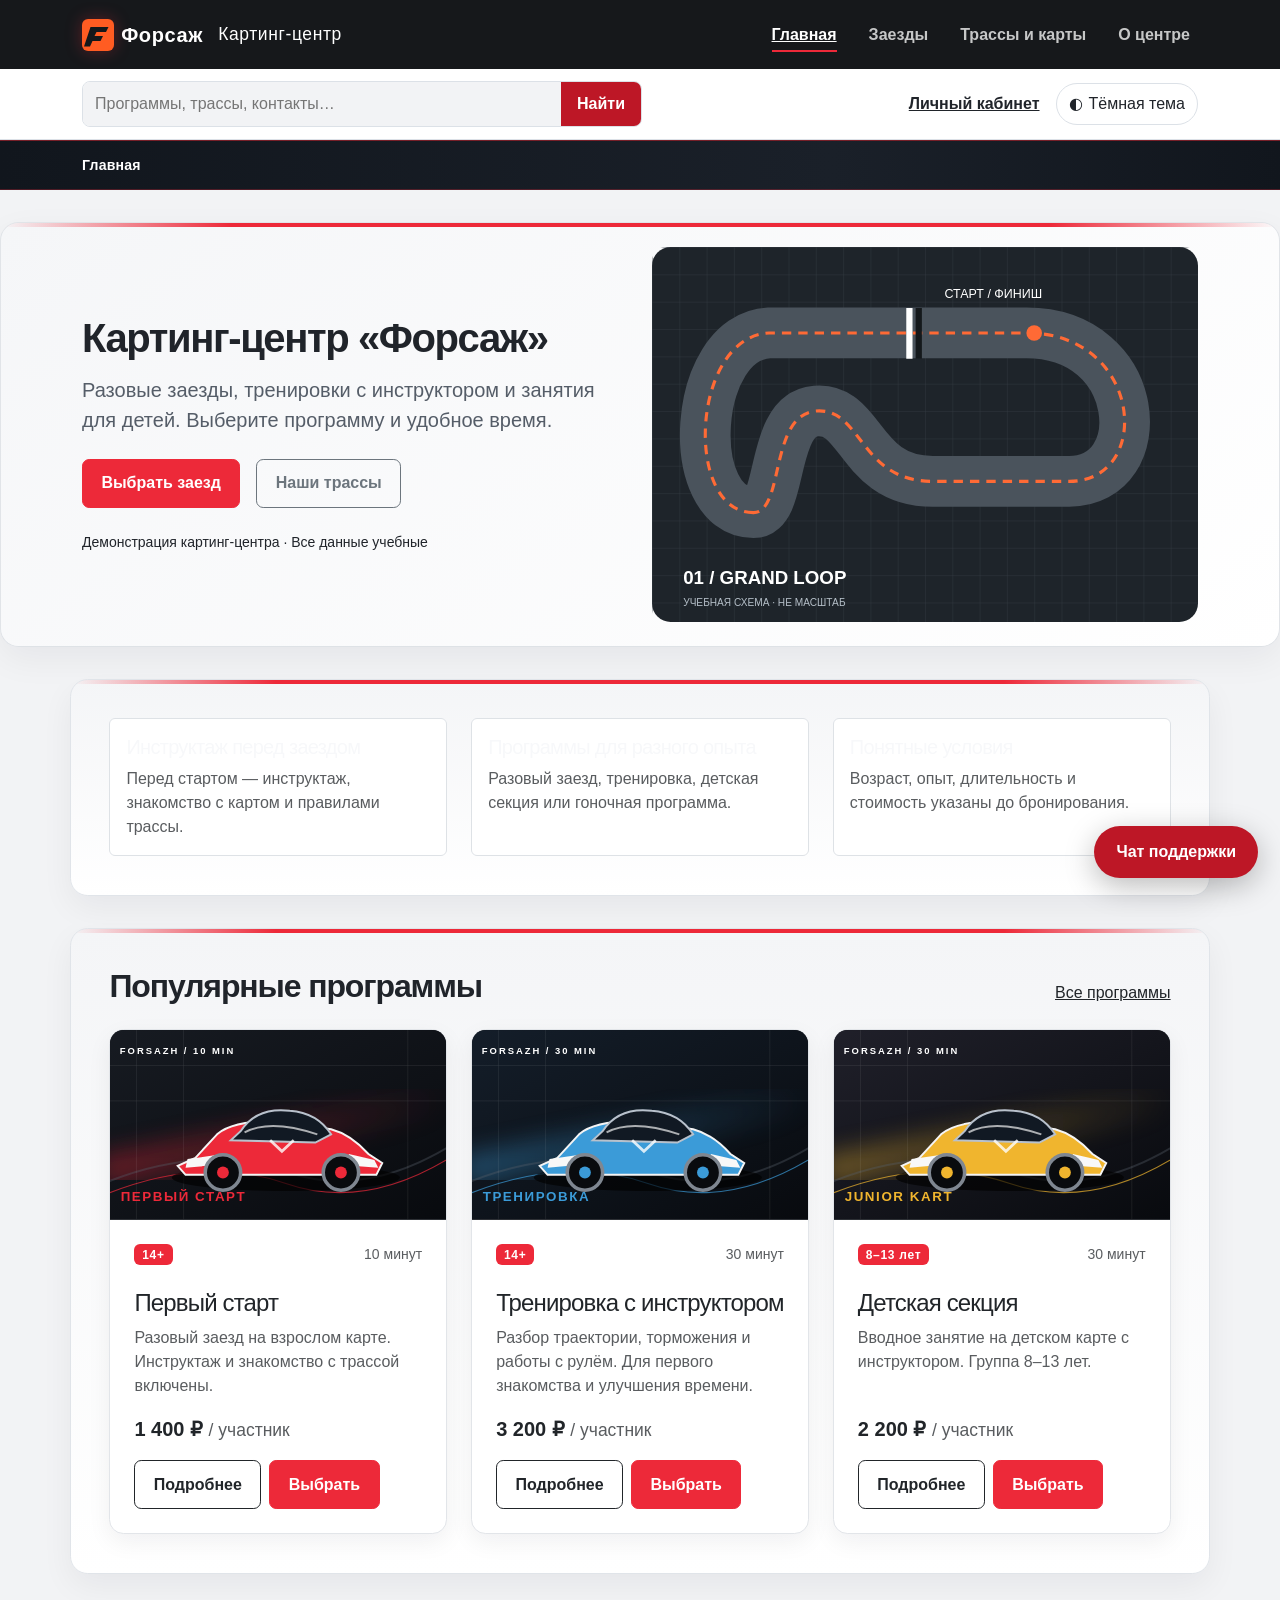
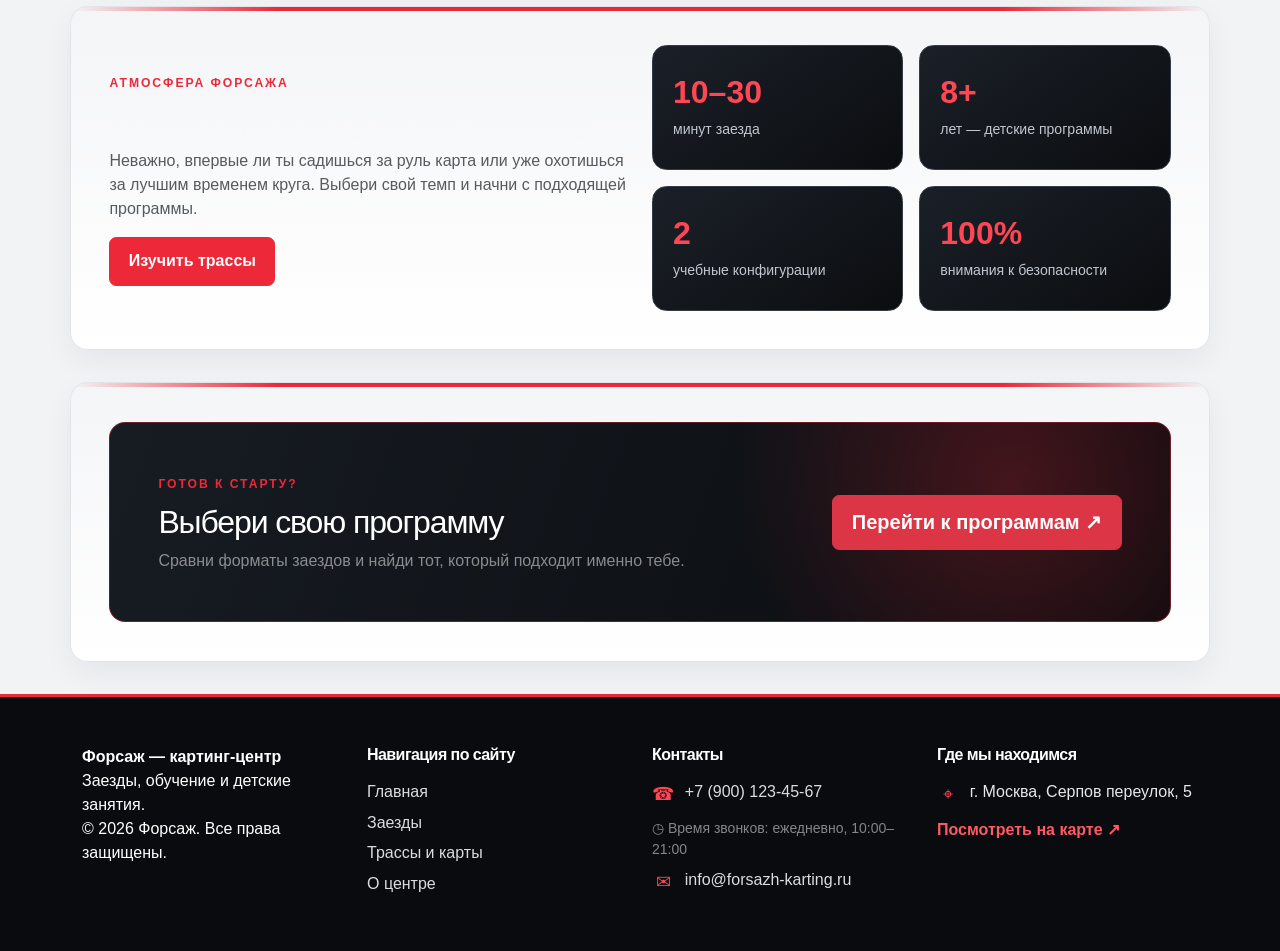
==== commit 0cff5ce5: "Add six programs, site search, animated themes, support chat and local account" ====
--- a/index.html
+++ b/index.html
@@ -10,12 +10,15 @@
     <link rel="icon" href="images/mark.svg" type="image/svg+xml">
     <link rel="stylesheet" href="vendor/bootstrap/css/bootstrap.min.css">
     <link rel="stylesheet" href="css/custom.css">
+    <link rel="stylesheet" href="css/racing-redesign.css">
+  <link rel="stylesheet" href="css/features.css">
+    <script src="js/theme.js"></script>
   </head>
   <body>
     <a class="visually-hidden-focusable skip-link" href="#main">
       Перейти к содержимому
     </a>
-    <header class="bg-dark">
+    <header class="bg-dark sticky-top">
       <nav class="navbar navbar-expand-lg navbar-dark py-3" aria-label="Основная навигация">
         <div class="container">
           <a class="navbar-brand" href="index.html">
@@ -51,17 +54,17 @@
                   О центре
                 </a>
               </li>
-              <li class="nav-item">
-                <a class="nav-link " href="order.html">
-                  Бронирование
-                </a>
-              </li>
             </ul>
           </div>
         </div>
       </nav>
-    </header>
+    <div class="utility-bar"><div class="container utility-inner">
+      <form action="search.html" class="site-search" role="search"><label class="visually-hidden" for="siteQuery">Поиск по сайту</label><input id="siteQuery" name="q" type="search" placeholder="Программы, трассы, контакты…" maxlength="100" required><button type="submit">Найти</button></form>
+      <a class="account-link" href="account.html">Личный кабинет</a>
+      <button id="themeToggle" type="button" aria-label="Включить тёмную тему" aria-pressed="false"><span class="theme-icon" aria-hidden="true">◐</span><span id="themeLabel">Тёмная тема</span></button>
+    </div></div></header>
     <main id="main">
+      <nav class="site-breadcrumbs" aria-label="Хлебные крошки"><div class="container"><ol class="breadcrumb mb-0"><li class="breadcrumb-item active" aria-current="page">Главная</li></ol></div></nav>
       <section class="container-fluid bg-light border-bottom px-0 py-4">
         <div class="container">
           <div class="row g-4 align-items-center">
@@ -136,6 +139,7 @@
         <div class="row g-4">
           <div class="col-12 col-md-6 col-lg-4 program-item" data-age="adult" data-level="beginner">
             <article class="card h-100">
+              <img src="images/sprint-kart.svg" class="program-card-image" alt="Картинг-программа: Первый старт" loading="lazy">
               <div class="card-body p-4 d-flex flex-column">
                 <div class="d-flex justify-content-between gap-2 mb-4">
                   <span class="badge text-bg-dark">
@@ -161,7 +165,7 @@
                   <a class="btn btn-outline-dark" href="product.html?program=sprint">
                     Подробнее
                   </a>
-                  <button class="btn btn-dark" type="button" data-bs-toggle="modal" data-bs-target="#programModal" data-program="sprint">
+                  <button class="btn btn-dark" type="button" data-bs-toggle="modal" data-bs-target="#bookingModal" data-program="sprint">
                     Выбрать
                   </button>
                 </div>
@@ -170,6 +174,7 @@
           </div>
           <div class="col-12 col-md-6 col-lg-4 program-item" data-age="adult" data-level="all">
             <article class="card h-100">
+              <img src="images/training-kart.svg" class="program-card-image" alt="Картинг-программа: Тренировка с инструктором" loading="lazy">
               <div class="card-body p-4 d-flex flex-column">
                 <div class="d-flex justify-content-between gap-2 mb-4">
                   <span class="badge text-bg-dark">
@@ -195,7 +200,7 @@
                   <a class="btn btn-outline-dark" href="product.html?program=training">
                     Подробнее
                   </a>
-                  <button class="btn btn-dark" type="button" data-bs-toggle="modal" data-bs-target="#programModal" data-program="training">
+                  <button class="btn btn-dark" type="button" data-bs-toggle="modal" data-bs-target="#bookingModal" data-program="training">
                     Выбрать
                   </button>
                 </div>
@@ -204,6 +209,7 @@
           </div>
           <div class="col-12 col-md-6 col-lg-4 program-item" data-age="child" data-level="beginner">
             <article class="card h-100">
+              <img src="images/kids-kart.svg" class="program-card-image" alt="Картинг-программа: Детская секция" loading="lazy">
               <div class="card-body p-4 d-flex flex-column">
                 <div class="d-flex justify-content-between gap-2 mb-4">
                   <span class="badge text-bg-dark">
@@ -229,7 +235,7 @@
                   <a class="btn btn-outline-dark" href="product.html?program=kids">
                     Подробнее
                   </a>
-                  <button class="btn btn-dark" type="button" data-bs-toggle="modal" data-bs-target="#programModal" data-program="kids">
+                  <button class="btn btn-dark" type="button" data-bs-toggle="modal" data-bs-target="#bookingModal" data-program="kids">
                     Выбрать
                   </button>
                 </div>
@@ -238,57 +244,243 @@
           </div>
         </div>
       </section>
+      <section class="home-experience-section container my-5 py-4"><div class="row g-4 align-items-center"><div class="col-12 col-lg-6"><span class="location-kicker">АТМОСФЕРА ФОРСАЖА</span><h2 class="h2 mt-2">Почувствуй трассу по-настоящему</h2><p class="text-body-secondary">Неважно, впервые ли ты садишься за руль карта или уже охотишься за лучшим временем круга. Выбери свой темп и начни с подходящей программы.</p><a href="tracks.html" class="btn btn-dark">Изучить трассы</a></div><div class="col-12 col-lg-6"><div class="row g-3"><div class="col-6"><div class="stat-panel"><strong>10–30</strong><span>минут заезда</span></div></div><div class="col-6"><div class="stat-panel"><strong>8+</strong><span>лет — детские программы</span></div></div><div class="col-6"><div class="stat-panel"><strong>2</strong><span>учебные конфигурации</span></div></div><div class="col-6"><div class="stat-panel"><strong>100%</strong><span>внимания к безопасности</span></div></div></div></div></div></section>
+      <section class="container my-5"><div class="section-race-cta p-4 p-lg-5"><div class="row align-items-center g-3"><div class="col-lg-8"><span class="location-kicker">ГОТОВ К СТАРТУ?</span><h2 class="h2 mt-2 mb-2">Выбери свою программу</h2><p class="mb-0 text-white-50">Сравни форматы заездов и найди тот, который подходит именно тебе.</p></div><div class="col-lg-4 text-lg-end"><a href="catalog.html" class="btn btn-danger btn-lg">Перейти к программам ↗</a></div></div></div></section>
     </main>
-    <div class="modal fade" id="programModal" tabindex="-1" aria-labelledby="programModalTitle" aria-hidden="true">
-      <div class="modal-dialog modal-dialog-centered modal-dialog-scrollable">
+    
+    <div class="modal fade booking-modal" id="bookingModal" tabindex="-1" aria-labelledby="bookingModalTitle" aria-hidden="true">
+      <div class="modal-dialog modal-dialog-centered modal-dialog-scrollable modal-xl">
         <div class="modal-content">
-          <div class="modal-header">
-            <h2 class="modal-title fs-5" id="programModalTitle">
-              Выбранная программа
-            </h2>
-            <button class="btn-close" type="button" data-bs-dismiss="modal" aria-label="Закрыть">
-            </button>
-          </div>
-          <div class="modal-body">
-            <p id="modalProgram">
-            </p>
-            <div class="alert alert-info" role="alert">
-              На следующем шаге выберите число участников и время. Это демонстрация, реальное место не бронируется.
-            </div>
-          </div>
-          <div class="modal-footer">
-            <button class="btn btn-outline-dark" data-bs-dismiss="modal" type="button">
-              Назад
-            </button>
-            <a class="btn btn-dark" id="modalOrder" href="order.html">
-              Перейти к бронированию
-            </a>
+          <div class="modal-header booking-modal-header">
+            <div><span class="booking-modal-kicker">ФОРСАЖ / БРОНИРОВАНИЕ</span><h2 class="modal-title fs-4 mt-1" id="bookingModalTitle">Запланируй свой заезд</h2><p class="mb-0 small text-white-50">Выбери программу, дату и время — всё прямо здесь</p></div>
+            <button class="btn-close btn-close-white" type="button" data-bs-dismiss="modal" aria-label="Закрыть"></button>
+          </div>
+          <div class="modal-body p-3 p-md-4">
+            <div class="alert alert-info small" role="status">Учебная форма: заявка никуда не отправляется, реальное место не бронируется. Данные можно вводить вымышленные.</div>
+            <div class="booking-modal-form-wrap">
+              <form id="bookingForm" novalidate>
+                <div class="row g-3">
+                  <div class="col-12 col-md-6">
+                    <label class="form-label" for="name">
+                      Имя контактного лица *
+                    </label>
+                    <input class="form-control" id="name" name="name" autocomplete="name" maxlength="80" required>
+                    <div class="invalid-feedback">
+                      Введите имя, не состоящее из пробелов.
+                    </div>
+                  </div>
+                  <div class="col-12 col-md-6">
+                    <label class="form-label" for="email">
+                      E-mail *
+                    </label>
+                    <input class="form-control" id="email" name="email" type="email" autocomplete="email" required>
+                    <div class="invalid-feedback">
+                      Введите корректный e-mail.
+                    </div>
+                  </div>
+                  <div class="col-12 col-md-6">
+                    <label class="form-label" for="phone">
+                      Телефон *
+                    </label>
+                    <div class="input-group has-validation">
+                      <span class="input-group-text">
+                        +7
+                      </span>
+                      <input id="phone" name="phone" class="form-control" type="tel" inputmode="tel" autocomplete="tel-national" required pattern="[0-9 ()-]{10,18}" placeholder="900 000-00-00" aria-describedby="phoneHelp">
+                      <div class="invalid-feedback">
+                        Введите 10 цифр без +7.
+                      </div>
+                    </div>
+                    <div id="phoneHelp" class="form-text">
+                      10 цифр; пробелы, скобки и дефисы допустимы.
+                    </div>
+                  </div>
+                  <div class="col-12 col-md-6">
+                    <label class="form-label" for="program">
+                      Программа *
+                    </label>
+                    <select id="program" name="program" class="form-select" required><option value="endurance">Марафон — 3900 ₽</option><option value="duo">Заезд с другом — 1800 ₽</option>
+                      <option value="">
+                        Выберите программу
+                      </option>
+                      <option value="sprint">
+                        Первый старт — 1400 ₽
+                      </option>
+                      <option value="training">
+                        Тренировка с инструктором — 3200 ₽
+                      </option>
+                      <option value="kids">
+                        Детская секция — 2200 ₽
+                      </option>
+                      <option value="race">
+                        Гоночный заезд — 2400 ₽
+                      </option>
+                    </select>
+                    <div class="invalid-feedback">
+                      Выберите программу.
+                    </div>
+                  </div>
+                  <div class="col-12 col-md-6">
+                    <label class="form-label" for="age">
+                      Минимальный возраст участников *
+                    </label>
+                    <input class="form-control" id="age" name="age" type="number" min="8" max="99" step="1" required>
+                    <div class="invalid-feedback">
+                      Для секции: 8–13 лет; для остальных программ: 14–99 лет.
+                    </div>
+                  </div>
+                  <div class="col-12 col-md-6">
+                    <label class="form-label" for="experience">
+                      Опыт участников *
+                    </label>
+                    <select id="experience" name="experience" class="form-select" required>
+                      <option value="">
+                        Выберите опыт
+                      </option>
+                      <option value="beginner">
+                        Есть начинающие
+                      </option>
+                      <option value="experienced">
+                        У всех есть опыт
+                      </option>
+                    </select>
+                    <div class="invalid-feedback">
+                      Для гоночного заезда опыт нужен всем участникам.
+                    </div>
+                  </div>
+                  <div class="col-12 col-md-6">
+                    <label class="form-label" for="people">
+                      Число участников *
+                    </label>
+                    <select id="people" name="people" class="form-select" required>
+                      <option value="1">
+                        1 участник
+                      </option>
+                      <option value="2">
+                        2 участника
+                      </option>
+                      <option value="3">
+                        3 участника
+                      </option>
+                      <option value="4">
+                        4 участника
+                      </option>
+                    </select>
+                    <div class="invalid-feedback">
+                      Выберите от 1 до 4 участников.
+                    </div>
+                  </div>
+                  <div class="col-12 col-md-6">
+                    <label class="form-label" for="date">
+                      Дата *
+                    </label>
+                    <input class="form-control" id="date" name="date" type="date" required>
+                    <div class="invalid-feedback">
+                      Выберите дату от завтра до 60 дней вперёд.
+                    </div>
+                  </div>
+                  <div class="col-12 col-md-6">
+                    <label class="form-label" for="time">
+                      Начало программы *
+                    </label>
+                    <select id="time" name="time" class="form-select" required>
+                      <option value="">
+                        Сначала выберите программу и дату
+                      </option>
+                    </select>
+                    <div class="invalid-feedback">
+                      Выберите доступное учебное время.
+                    </div>
+                  </div>
+                  <div class="col-12">
+                    <label class="form-label" for="comment">
+                      Комментарий
+                    </label>
+                    <textarea id="comment" name="comment" class="form-control" rows="3" maxlength="500" placeholder="Например: все участники впервые"></textarea>
+                  </div>
+                  <div class="col-12">
+                    <div class="form-check">
+                      <input id="agree" name="agree" class="form-check-input" type="checkbox" required>
+                      <label class="form-check-label" for="agree">
+                        Подтверждаю соответствие участников программе и согласие на обработку данных учебной формы *
+                      </label>
+                      <div class="invalid-feedback">
+                        Подтвердите согласие.
+                      </div>
+                    </div>
+                  </div>
+                  <div class="col-12">
+                    <p class="fw-bold mb-0" id="estimate" aria-live="polite">
+                      Выберите программу для расчёта стоимости.
+                    </p>
+                  </div>
+                  <div class="col-12 d-flex flex-wrap gap-2">
+                    <button class="btn btn-dark" id="submitBooking" type="submit" disabled>
+                      Проверить заявку
+                    </button>
+                    <button class="btn btn-outline-dark" type="reset">
+                      Очистить
+                    </button>
+                  </div>
+                </div>
+              </form>
+              <section class="alert alert-success mt-4 d-none" id="bookingResult" aria-live="polite" tabindex="-1">
+                <h3 class="h5">
+                  Учебная заявка проверена
+                </h3>
+                <p id="bookingSummary">
+                </p>
+                <p class="mb-0">
+                  Ничего не отправлено. Реальное бронирование требует подтверждения центра.
+                </p>
+              </section>
+            </div>
           </div>
         </div>
       </div>
     </div>
-    <footer class="bg-dark text-white py-4 mt-5">
-      <div class="container d-flex flex-column flex-md-row justify-content-between gap-3">
-        <div>
-          <a href="index.html" class="text-decoration-none text-white">
-            Форсаж — картинг-центр
-          </a>
-          <p class="small mb-0 mt-2">
-            Заезды, обучение и детские занятия.
-          </p>
-        </div>
-        <p class="small mb-0">
-          Учебный проект · КР №2
+
+    <footer class="site-footer bg-dark text-white py-5">
+  <div class="container">
+    <div class="row gy-4">
+      <div class="col-12 col-md-6 col-lg-3">
+        <a href="index.html" class="text-decoration-none text-white fw-bold">Форсаж — картинг-центр</a>
+        <p>
+          Заезды, обучение и детские занятия.
           <br>
-          Цены и расписание демонстрационные.
-          <br>
-          Бронирование не отправляется.
+          <span class="copyright">© 2026 Форсаж. Все права защищены.</span>
         </p>
       </div>
-    </footer>
+      <div class="col-12 col-md-6 col-lg-3">
+        <h2 class="h5">Навигация по сайту</h2>
+        <ul class="footer-nav list-unstyled mb-0">
+          <li><a href="index.html">Главная</a></li>
+          <li><a href="catalog.html">Заезды</a></li>
+          <li><a href="tracks.html">Трассы и карты</a></li>
+          <li><a href="contacts.html">О центре</a></li>
+        </ul>
+      </div>
+      <div class="col-12 col-md-6 col-lg-3">
+        <h2 class="h5">Контакты</h2>
+        <p class="footer-contact-line"><span aria-hidden="true">☎</span> <a href="tel:+79001234567">+7 (900) 123-45-67</a></p>
+        <p class="small text-white-50 mb-2"><span class="footer-clock-icon" aria-hidden="true">◷</span> Время звонков: ежедневно, 10:00–21:00</p>
+        <p class="footer-contact-line mb-0"><span aria-hidden="true">✉</span> <a href="mailto:info@forsazh-karting.ru">info@forsazh-karting.ru</a></p>
+      </div>
+      <div class="col-12 col-md-6 col-lg-3">
+        <h2 class="h5">Где мы находимся</h2>
+        <p class="footer-contact-line"><span aria-hidden="true">⌖</span> <span>г. Москва, Серпов переулок, 5</span></p>
+        <a class="footer-map-link" href="location.html">Посмотреть на карте <span aria-hidden="true">↗</span></a>
+      </div>
+    </div>
+
+  </div>
+</footer>
+
     <script src="vendor/bootstrap/js/bootstrap.bundle.min.js">
     </script>
     <script src="js/app.js">
     </script>
+    <script src="js/racing-effects.js"></script>
+  <script src="js/features.js"></script>
   </body>
 </html>
--- a/css/custom.css
+++ b/css/custom.css
@@ -23,3 +23,41 @@
   outline: 3px solid #0d6efd;
   outline-offset: 3px;
 }
+
+
+
+/* Основная структура страницы */
+html {
+  min-height: 100%;
+}
+
+body {
+  min-height: 100vh;
+  display: flex;
+  flex-direction: column;
+  background-color: #f8f9fa;
+}
+
+/* Основной контент занимает свободное пространство */
+main {
+  flex: 1 0 auto;
+}
+
+/* Закреплённая верхняя навигация */
+header.sticky-top {
+  z-index: 1020;
+}
+
+/* Единый футер */
+.site-footer {
+  flex-shrink: 0;
+  margin-top: auto;
+}
+
+.site-footer a {
+  transition: opacity 0.2s ease;
+}
+
+.site-footer a:hover {
+  opacity: 0.75;
+}
--- a/css/racing-redesign.css
+++ b/css/racing-redesign.css
@@ -0,0 +1,320 @@
+/* FORSAZH / RACING REDESIGN
+   Подключить ПОСЛЕ Bootstrap и custom.css на всех HTML-страницах. */
+:root {
+  --race-bg: #0b0d10;
+  --race-panel: #14181e;
+  --race-panel-2: #1b2028;
+  --race-text: #f5f6f7;
+  --race-muted: #aab1bb;
+  --race-red: #ed2939;
+  --race-red-dark: #bd1726;
+  --race-border: rgba(255,255,255,.10);
+  --race-shadow: 0 18px 45px rgba(0,0,0,.22);
+}
+
+html { scroll-behavior: smooth; scroll-padding-top: 88px; }
+body {
+  min-height: 100vh; display: flex; flex-direction: column;
+  color: #20242a; background: #f2f3f5;
+  font-family: Inter, -apple-system, BlinkMacSystemFont, "Segoe UI", sans-serif;
+}
+main { flex: 1 0 auto; animation: race-page-in .55s ease both; }
+header.sticky-top, header { position: sticky; top: 0; z-index: 1030; }
+header.bg-dark { background: rgba(8,10,13,.94) !important; border-bottom: 1px solid rgba(237,41,57,.45); backdrop-filter: blur(14px); }
+.navbar { padding-top: .85rem !important; padding-bottom: .85rem !important; }
+.navbar-brand { display: inline-flex; align-items: center; gap: .45rem; font-weight: 850; letter-spacing: .03em; }
+.navbar-brand img { filter: drop-shadow(0 0 8px rgba(237,41,57,.3)); }
+.navbar .nav-link { position: relative; color: rgba(255,255,255,.76) !important; font-weight: 650; transition: color .2s ease; }
+.navbar .nav-link::after { content: ""; position: absolute; left: .5rem; right: .5rem; bottom: .15rem; height: 2px; background: var(--race-red); transform: scaleX(0); transform-origin: left; transition: transform .22s ease; }
+.navbar .nav-link:hover, .navbar .nav-link.active { color: #fff !important; }
+.navbar .nav-link:hover::after, .navbar .nav-link.active::after { transform: scaleX(1); }
+.navbar-toggler { border-color: rgba(255,255,255,.35); }
+
+h1, h2, h3, .display-1, .display-2, .display-3 { letter-spacing: -.035em; font-weight: 850; }
+h1 { line-height: 1.05; }
+h1, h2 { text-wrap: balance; }
+.lead { color: #555d68; max-width: 70ch; }
+main > .row, main > section, main > nav, main > h1 { position: relative; }
+
+.btn { border-radius: .45rem; font-weight: 750; padding: .72rem 1.15rem; transition: transform .2s ease, box-shadow .2s ease, background-color .2s ease; }
+.btn-dark { background: var(--race-red); border-color: var(--race-red); }
+.btn-dark:hover, .btn-dark:focus { background: var(--race-red-dark); border-color: var(--race-red-dark); transform: translateY(-2px); box-shadow: 0 9px 22px rgba(237,41,57,.25); }
+.btn-outline-dark:hover { background: var(--race-red); border-color: var(--race-red); transform: translateY(-2px); }
+
+.card, .accordion-item { border: 1px solid #e2e5e9; border-radius: .8rem; overflow: hidden; box-shadow: 0 8px 24px rgba(18,24,32,.06); transition: transform .25s ease, box-shadow .25s ease; }
+.card:hover { transform: translateY(-5px); box-shadow: var(--race-shadow); }
+.card-body { padding: 1.4rem; }
+.card img, main img.img-fluid { transition: transform .45s ease, filter .35s ease; }
+.card:hover img { transform: scale(1.035); }
+main img.rounded, main img.img-fluid { border-radius: .85rem !important; }
+.badge.text-bg-dark { background: var(--race-red) !important; letter-spacing: .06em; }
+.alert { border: 0; border-left: 4px solid var(--race-red); border-radius: .55rem; }
+.table { --bs-table-striped-bg: rgba(237,41,57,.045); }
+.table thead th { background: #171b21; color: #fff; border-color: #303640; }
+.breadcrumb a { color: var(--race-red-dark); }
+.form-control, .form-select { border-radius: .5rem; border-color: #d9dee5; padding: .7rem .85rem; }
+.form-control:focus, .form-select:focus { border-color: var(--race-red); box-shadow: 0 0 0 .2rem rgba(237,41,57,.13); }
+
+/* Hero оформляется автоматически, если первый крупный блок главной имеет .hero или .home-hero. */
+.hero, .home-hero {
+  position: relative; isolation: isolate; overflow: hidden; color: var(--race-text);
+  min-height: clamp(420px, 66vh, 700px); display: flex; align-items: center;
+  padding: clamp(3rem, 8vw, 7rem) 0;
+  background: radial-gradient(ellipse at 78% 35%, rgba(237,41,57,.25), transparent 38%), linear-gradient(115deg,#090b0e 0%,#171c23 62%,#090b0e 100%);
+}
+.hero::before, .home-hero::before { content:""; position:absolute; inset:0; z-index:-1; opacity:.16; background: repeating-linear-gradient(135deg, transparent 0 34px, rgba(255,255,255,.12) 35px 36px); }
+.hero h1, .home-hero h1, .hero .lead, .home-hero .lead { color: var(--race-text); }
+.hero h1 span, .home-hero h1 span, .accent-red { color: var(--race-red); }
+.hero .btn-outline-light:hover, .home-hero .btn-outline-light:hover { color:#fff; background:var(--race-red); border-color:var(--race-red); }
+
+/* Нижняя часть сайта */
+.site-footer, footer.bg-dark { flex-shrink: 0; margin-top: auto !important; background: #090b0e !important; border-top: 3px solid var(--race-red); }
+.site-footer h2, footer h2 { color: #fff; font-size: 1rem; font-weight: 800; }
+.site-footer a, footer a { text-underline-offset: 3px; }
+.site-footer a:hover, footer a:hover { color: #ff6671 !important; }
+
+/* Эффекты появления управляются app.js; без JS контент остаётся видимым. */
+.js-reveal { opacity: 0; transform: translateY(22px); transition: opacity .65s ease, transform .65s cubic-bezier(.2,.7,.2,1); }
+.js-reveal.is-visible { opacity: 1; transform: none; }
+
+@keyframes race-page-in { from { opacity: 0; transform: translateY(8px); } to { opacity: 1; transform: none; } }
+@media (max-width: 991.98px) {
+  .navbar-collapse { padding-top: .8rem; }
+  .navbar .nav-link::after { left: 0; right: auto; width: 2.2rem; }
+}
+@media (prefers-reduced-motion: reduce) {
+  *, *::before, *::after { scroll-behavior: auto !important; animation-duration: .01ms !important; animation-iteration-count: 1 !important; transition-duration: .01ms !important; }
+  .js-reveal { opacity: 1; transform: none; }
+}
+
+/* Индивидуальные изображения программ */
+.program-card-image { display:block; width:100%; height:190px; object-fit:cover; background:#101319; border-bottom:1px solid rgba(255,255,255,.12); }
+.product-program-image { width:100%; max-height:440px; object-fit:cover; background:#101319; }
+.card .program-card-image { transition: transform .45s ease, filter .35s ease; }
+.card:hover .program-card-image { transform: scale(1.025); filter: saturate(1.15); }
+
+/* Кнопка наверх в стиле гоночного флага */
+.race-back-to-top { position:fixed; right:24px; bottom:24px; z-index:1080; width:76px; height:76px; border:1px solid rgba(237,41,57,.9); border-radius:22px 22px 22px 7px; color:#fff; background:linear-gradient(145deg,#242a33,#080a0d 72%); box-shadow:0 0 0 5px rgba(237,41,57,.08),0 10px 30px rgba(0,0,0,.42),0 0 24px rgba(237,41,57,.24); display:flex; flex-direction:column; align-items:center; justify-content:center; gap:1px; opacity:0; visibility:hidden; transform:translateY(18px) rotate(5deg); transition:opacity .25s ease,transform .25s ease,visibility .25s; cursor:pointer; }
+.race-back-to-top.is-visible { opacity:1; visibility:visible; transform:translateY(0) rotate(0); }
+.race-back-to-top:hover { transform:translateY(-5px) rotate(-3deg); background:linear-gradient(145deg,#ed2939,#8e101b); box-shadow:0 0 28px rgba(237,41,57,.45); }
+.race-flag { font-size:31px; line-height:1; color:#fff; text-shadow:2px 2px 0 #ed2939; }
+.race-top-label { font-size:9px; font-weight:900; letter-spacing:1.7px; }
+@media(max-width:575.98px) { .race-back-to-top { width:60px;height:60px;right:14px;bottom:14px;border-radius:18px 18px 18px 6px; } .race-flag{font-size:25px;} .program-card-image{height:165px;} }
+
+/* Страница расположения и схематичная карта Москвы */
+.footer-map-link { color:#ff5965; font-weight:800; text-decoration:none; }
+.footer-map-link:hover { color:#fff !important; }
+.location-page { max-width:1180px; }
+.location-kicker { color:#ed2939; font-size:.76rem; font-weight:900; letter-spacing:.16em; }
+.location-heading h1 { color:#fff; }
+.location-map-frame { overflow:hidden; border:1px solid rgba(237,41,57,.45); border-radius:1.1rem; background:#0b0e12; box-shadow:0 18px 55px rgba(0,0,0,.28),0 0 28px rgba(237,41,57,.08); }
+.location-map { display:block; width:100%; height:auto; }
+.location-map-iframe { display:block; width:100%; height:clamp(420px, 62vw, 680px); border:0; background:#101318; }
+.location-address-card { display:flex; align-items:center; gap:1.2rem; padding:1.5rem; border:1px solid #343b45; border-left:4px solid #ed2939; border-radius:.9rem; background:linear-gradient(110deg,#171c23,#0b0e12); color:#fff; }
+.location-address-card h2 { margin:.35rem 0; font-size:clamp(1.1rem,2.4vw,1.55rem); }
+.location-address-card p { color:#aeb7c2; font-size:.92rem; }
+.location-pin-icon { display:grid; place-items:center; flex:0 0 52px; width:52px; height:52px; border-radius:14px; background:rgba(237,41,57,.14); color:#ff4b58; font-size:2rem; }
+@media(max-width:767.98px){.location-address-card{align-items:flex-start;flex-wrap:wrap}.location-address-card .btn{width:100%}.location-pin-icon{flex-basis:44px;width:44px;height:44px}}
+
+/* Расширенный футер: навигация, контакты и адрес */
+.site-footer { color:#f4f5f7; }
+.site-footer .footer-nav li { margin:.42rem 0; }
+.site-footer .footer-nav a, .site-footer .footer-contact-line a { color:#d9dde3; text-decoration:none; }
+.site-footer .footer-nav a:hover, .site-footer .footer-contact-line a:hover { color:#ff5965 !important; }
+.footer-contact-line { display:flex; align-items:flex-start; gap:.65rem; margin-bottom:.65rem; color:#e4e7eb; }
+.footer-contact-line > span:first-child { display:inline-grid; place-items:center; flex:0 0 1.4rem; color:#ff4654; font-size:1.15rem; }
+.footer-bottom { border-top:1px solid rgba(255,255,255,.12); }
+.site-footer h2 { margin-bottom:1rem; }
+
+/* Дополнительные смысловые секции для полноценного наполнения страниц */
+.contact-info-card { height:100%; border:1px solid #343b45; background:linear-gradient(145deg,#fff,#f4f5f7); }
+.contact-detail { display:flex; align-items:center; gap:.9rem; margin:1.15rem 0; }
+.contact-detail a { color:#bd1726; font-weight:750; text-decoration:none; }
+.contact-icon { display:inline-grid; place-items:center; width:44px; height:44px; flex:0 0 44px; border-radius:13px; color:#ed2939; background:rgba(237,41,57,.1); font-size:1.55rem; font-weight:800; }
+.about-extra-section { padding-top:1rem; }
+.about-feature-panel { height:100%; color:#f5f6f7; border-radius:1rem; background:radial-gradient(circle at 90% 10%,rgba(237,41,57,.25),transparent 35%),linear-gradient(145deg,#191f27,#090b0e); box-shadow:0 16px 40px rgba(0,0,0,.18); }
+.about-feature-panel p { color:#c0c6cf; }
+.about-benefits { padding-left:1.2rem; color:#e5e8ec; }
+.about-benefits li { margin:.65rem 0; }
+.about-benefits li::marker { color:#ed2939; }
+.contact-map-panel { padding:1.4rem; border:1px solid #dfe3e8; border-radius:1rem; background:#fff; }
+.contact-map-iframe { display:block; width:100%; height:430px; border:0; background:#101318; }
+.about-visit-section { border-top:1px solid #dfe3e8; border-bottom:1px solid #dfe3e8; }
+.step-number { display:inline-grid; place-items:center; width:46px; height:46px; border-radius:13px; color:#fff; background:linear-gradient(135deg,#ed2939,#991321); font-weight:900; letter-spacing:.04em; box-shadow:0 7px 18px rgba(237,41,57,.22); }
+.info-tile { padding:1.35rem; border:1px solid #dfe3e8; border-radius:.85rem; background:#fff; }
+.info-tile strong { display:block; margin-bottom:.55rem; color:#bd1726; font-size:1.05rem; }
+.info-tile p { color:#626b76; }
+.stat-panel { min-height:125px; display:flex; flex-direction:column; justify-content:center; padding:1.25rem; border:1px solid #343b45; border-radius:.9rem; color:#fff; background:linear-gradient(145deg,#1b2028,#0b0d10); }
+.stat-panel strong { color:#ff4654; font-size:2rem; font-weight:900; line-height:1.1; }
+.stat-panel span { margin-top:.5rem; color:#c0c6cf; font-size:.88rem; }
+.section-race-cta { color:#fff; border:1px solid rgba(237,41,57,.4); border-radius:1rem; background:radial-gradient(circle at 85% 30%,rgba(237,41,57,.25),transparent 30%),linear-gradient(110deg,#171c23,#090b0e); }
+.location-directions .card { border-color:#e0e4e9; }
+@media(max-width:767.98px) { .contact-map-iframe { height:340px; } .contact-map-panel { padding:1rem; } .footer-bottom { line-height:1.6; } }
+
+
+/* Страница трасс: визуальное разделение на самостоятельные экраны */
+.tracks-page { overflow:hidden; }
+.tracks-intro { padding-bottom:2.2rem; }
+.tracks-screen { position:relative; isolation:isolate; }
+.tracks-screen::before { content:""; position:absolute; inset:0 0 auto; height:4px; background:linear-gradient(90deg,transparent,#ed2939 18%,#ed2939 82%,transparent); opacity:.9; }
+.tracks-screen-dark { color:#f7f8fa; background:radial-gradient(ellipse at 90% 15%,rgba(237,41,57,.16),transparent 35%),linear-gradient(145deg,#171c23,#080a0d); }
+.tracks-screen-light { background:linear-gradient(180deg,#f4f5f7,#fff); border-top:1px solid #dfe3e8; border-bottom:1px solid #dfe3e8; }
+.tracks-screen-red { color:#fff; background:linear-gradient(110deg,#8f101c,#ed2939 55%,#9e1420); }
+.tracks-section-heading { max-width:720px; }
+.track-feature-card { overflow:hidden; border:1px solid rgba(255,255,255,.16); border-radius:1rem; background:#10141a; box-shadow:0 18px 40px rgba(0,0,0,.22); }
+.track-feature-card img { display:block; width:100%; height:240px; object-fit:cover; background:#090b0e; }
+.track-feature-card p { color:#c2c8d0; }
+.track-feature-card strong { display:block; color:#fff; font-size:1.15rem; }
+.track-feature-card small { display:block; color:#9da6b2; }
+.track-steps { display:grid; gap:1rem; }
+.track-steps article { display:flex; gap:1rem; align-items:flex-start; padding:1.2rem 1.3rem; border:1px solid #e0e4e9; border-radius:.9rem; background:#fff; box-shadow:0 8px 24px rgba(20,28,38,.05); }
+.track-steps article>span { display:grid; place-items:center; flex:0 0 46px; height:46px; border-radius:13px; color:#fff; background:linear-gradient(135deg,#ed2939,#991321); font-weight:900; }
+.track-steps h3 { margin:.1rem 0 .35rem; }
+.track-steps p { margin:0; color:#66707c; }
+.tracks-kart-park { padding-top:1rem; padding-bottom:2rem; }
+@media(max-width:767.98px){ .track-feature-card img{height:190px;} .tracks-screen .container{padding-top:3rem!important;padding-bottom:3rem!important;} }
+
+/* Единый ритм секций для всех страниц, кроме уже оформленной страницы трасс */
+main:not(.tracks-page) > section,
+main:not(.tracks-page) > .row,
+main:not(.tracks-page) > .location-heading,
+main:not(.tracks-page) > .location-map-frame,
+main:not(.tracks-page) > .location-address-card,
+main:not(.tracks-page) > .location-directions {
+  position: relative;
+  isolation: isolate;
+  border-radius: 1.15rem;
+  overflow: hidden;
+  padding: clamp(1.35rem, 3vw, 2.5rem);
+  margin-top: 2rem !important;
+  margin-bottom: 2rem !important;
+}
+
+main:not(.tracks-page) > section::before,
+main:not(.tracks-page) > .row::before,
+main:not(.tracks-page) > .location-heading::before,
+main:not(.tracks-page) > .location-map-frame::before,
+main:not(.tracks-page) > .location-address-card::before,
+main:not(.tracks-page) > .location-directions::before {
+  content: "";
+  position: absolute;
+  z-index: -1;
+  inset: 0 0 auto;
+  height: 4px;
+  background: linear-gradient(90deg, transparent, #ed2939 18%, #ed2939 82%, transparent);
+}
+
+/* Светлые секции */
+main:not(.tracks-page) > section:nth-of-type(odd),
+main:not(.tracks-page) > .row:nth-of-type(odd),
+main:not(.tracks-page) > .location-heading {
+  background: linear-gradient(145deg, #f5f6f8, #fff);
+  border: 1px solid #e1e4e8;
+  box-shadow: 0 12px 35px rgba(15, 20, 28, .055);
+}
+
+/* Тёмные секции чередуются со светлыми — как на странице «Трассы» */
+main:not(.tracks-page) > section:nth-of-type(even),
+main:not(.tracks-page) > .row:nth-of-type(even),
+main:not(.tracks-page) > .location-map-frame {
+  color: #f7f8fa;
+  background: radial-gradient(ellipse at 90% 12%, rgba(237,41,57,.16), transparent 36%), linear-gradient(145deg, #171c23, #080a0d);
+  border: 1px solid rgba(237,41,57,.22);
+  box-shadow: 0 14px 38px rgba(0,0,0,.13);
+}
+
+main:not(.tracks-page) > .row > section,
+main:not(.tracks-page) > .row > aside {
+  border-radius: 1rem;
+  padding: clamp(1.25rem, 2.5vw, 2rem);
+  background: rgba(255,255,255,.94);
+  border: 1px solid #e1e4e8;
+  box-shadow: 0 10px 28px rgba(15,20,28,.06);
+}
+
+main:not(.tracks-page) > .row > section:has(.card),
+main:not(.tracks-page) > .row > aside:has(.card) {
+  padding: .75rem;
+}
+
+/* Каталог: отдельная гоночная зона с карточками программ */
+main:not(.tracks-page) > .row.g-4:has(.program-item) {
+  background: linear-gradient(145deg, #171c23, #090b0e);
+  border: 1px solid rgba(237,41,57,.25);
+}
+main:not(.tracks-page) .program-item .card,
+main:not(.tracks-page) .track-feature-card,
+main:not(.tracks-page) .info-tile {
+  border-radius: .9rem;
+  overflow: hidden;
+  transition: transform .22s ease, box-shadow .22s ease;
+}
+main:not(.tracks-page) .program-item .card:hover,
+main:not(.tracks-page) .info-tile:hover {
+  transform: translateY(-4px);
+  box-shadow: 0 14px 30px rgba(0,0,0,.14);
+}
+
+/* Внутренние секции страниц «Описание», «О центре» и «Как добраться» */
+main:not(.tracks-page) section.my-5,
+main:not(.tracks-page) .about-extra-section,
+main:not(.tracks-page) .about-visit-section,
+main:not(.tracks-page) .catalog-guide-section,
+main:not(.tracks-page) .location-directions {
+  border: 1px solid #e0e4e9;
+  border-radius: 1.1rem;
+  padding: clamp(1.35rem, 3vw, 2.5rem) !important;
+  background: linear-gradient(180deg, #f4f5f7, #fff);
+  box-shadow: 0 12px 32px rgba(15,20,28,.055);
+}
+
+/* Форма бронирования — самостоятельный экран */
+#bookingForm, .booking-form, main:has(#bookingForm) > .row > section {
+  border-radius: 1rem;
+}
+main:has(#bookingForm) > .row > section:first-child {
+  color: #fff;
+  background: radial-gradient(circle at 85% 15%, rgba(237,41,57,.2), transparent 38%), linear-gradient(145deg,#171c23,#080a0d);
+  padding: clamp(1.35rem, 3vw, 2.2rem);
+}
+main:has(#bookingForm) > .row > section:last-child {
+  background: #f4f5f7;
+  border: 1px solid #e1e4e8;
+  padding: clamp(.75rem, 2vw, 1.25rem);
+}
+
+@media (max-width: 767.98px) {
+  main:not(.tracks-page) > section,
+  main:not(.tracks-page) > .row,
+  main:not(.tracks-page) > .location-heading,
+  main:not(.tracks-page) > .location-map-frame,
+  main:not(.tracks-page) > .location-address-card,
+  main:not(.tracks-page) > .location-directions {
+    border-radius: .8rem;
+    padding: 1.1rem;
+    margin-top: 1.25rem !important;
+    margin-bottom: 1.25rem !important;
+  }
+}
+
+
+/* Хлебные крошки — единая навигация на всех страницах */
+.site-breadcrumbs { position:relative; z-index:2; padding:.85rem 0; background:linear-gradient(90deg,#11161d,#1a2029 65%,#11161d); border-bottom:1px solid rgba(237,41,57,.28); }
+.site-breadcrumbs .breadcrumb { --bs-breadcrumb-divider: '›'; font-size:.88rem; letter-spacing:.015em; }
+.site-breadcrumbs .breadcrumb-item a { color:#bfc6d0; text-decoration:none; transition:color .2s ease; }
+.site-breadcrumbs .breadcrumb-item a:hover { color:#ff5965; }
+.site-breadcrumbs .breadcrumb-item.active { color:#fff; font-weight:750; }
+.site-breadcrumbs .breadcrumb-item + .breadcrumb-item::before { color:#ed2939; font-weight:900; }
+
+/* Полноценное модальное бронирование */
+.booking-modal .modal-content { overflow:hidden; border:1px solid rgba(237,41,57,.48); border-radius:1.15rem; background:#f4f5f7; box-shadow:0 24px 80px rgba(0,0,0,.45); }
+.booking-modal-header { align-items:flex-start; color:#fff; background:radial-gradient(circle at 90% 0,rgba(237,41,57,.32),transparent 38%),linear-gradient(125deg,#202630,#090b0f); border-bottom:3px solid #ed2939; padding:1.25rem 1.5rem; }
+.booking-modal-kicker { color:#ff5965; font-size:.7rem; font-weight:900; letter-spacing:.18em; }
+.booking-modal .modal-body { background:linear-gradient(180deg,#f3f4f6,#fff); }
+.booking-modal-form-wrap { padding:1rem; border:1px solid #dfe3e8; border-radius:.9rem; background:#fff; }
+.booking-modal #bookingForm { border:0; padding:0; background:transparent; box-shadow:none; }
+.booking-modal #bookingResult { margin-bottom:0; }
+.booking-modal .form-control:focus,.booking-modal .form-select:focus { border-color:#ed2939; box-shadow:0 0 0 .2rem rgba(237,41,57,.13); }
+.booking-modal .btn-dark { background:#171c23; border-color:#171c23; }
+.booking-modal .btn-dark:hover { background:#bd1726; border-color:#bd1726; }
+@media(max-width:575.98px) { .site-breadcrumbs{padding:.7rem 0}.site-breadcrumbs .breadcrumb{font-size:.8rem;flex-wrap:wrap}.booking-modal-header{padding:1rem}.booking-modal-form-wrap{padding:.6rem}.booking-modal .modal-dialog{margin:.5rem} }
--- a/css/features.css
+++ b/css/features.css
@@ -0,0 +1,48 @@
+:root { --surface: #fff; --page: #f2f3f5; --ink: #20242a; --muted: #596370; --line: #dce1e7; }
+[data-bs-theme="dark"] { --surface: #191f28; --page: #0e1218; --ink: #f0f3f8; --muted: #b6c0cf; --line: #343d4b; color-scheme: dark; }
+body { background: var(--page); color: var(--ink); }
+.utility-bar { background: var(--surface); border-bottom: 1px solid var(--line); color: var(--ink); }
+.utility-inner { display:flex; align-items:center; flex-wrap:wrap; gap:16px; padding-block:12px; }
+.site-search { display:flex; flex:1; max-width:560px; min-width:200px; border:1px solid var(--line); border-radius:8px; overflow:hidden; }
+.site-search input { width:100%; min-width:0; background:var(--page); color:var(--ink); border:0; padding:10px 12px; }
+.site-search button { border:0; background:#bd1726; color:white; padding:8px 16px; font-weight:700; }
+.account-link { margin-left:auto; color:var(--ink); font-weight:650; }
+#themeToggle { border:1px solid var(--line); background:var(--surface); color:var(--ink); padding:8px 12px; border-radius:24px; }
+.theme-icon { display:inline-block; margin-right:6px; transition:transform .65s ease; }
+[data-bs-theme="dark"] .theme-icon { transform:rotate(180deg); }
+html.theme-changing body, html.theme-changing body * { transition:background-color .65s ease, color .65s ease, border-color .65s ease, box-shadow .65s ease !important; }
+[data-bs-theme="dark"] main > section:not(.hero):not(.home-hero),
+[data-bs-theme="dark"] main > .row, [data-bs-theme="dark"] main > .location-heading,
+[data-bs-theme="dark"] main > .row > section, [data-bs-theme="dark"] main > .row > aside,
+[data-bs-theme="dark"] .card, [data-bs-theme="dark"] .info-tile,
+[data-bs-theme="dark"] .contact-map-panel, [data-bs-theme="dark"] .track-steps article,
+[data-bs-theme="dark"] .tracks-screen-light, [data-bs-theme="dark"] .booking-modal .modal-content,
+[data-bs-theme="dark"] .booking-modal .modal-body, [data-bs-theme="dark"] .booking-modal-form-wrap { background:var(--surface); color:var(--ink); border-color:var(--line); }
+[data-bs-theme="dark"] .lead, [data-bs-theme="dark"] .info-tile p, [data-bs-theme="dark"] .track-steps p { color:var(--muted); }
+[data-bs-theme="dark"] .btn-outline-dark { --bs-btn-color:#e5eaf2; --bs-btn-border-color:#8996a8; --bs-btn-hover-color:#fff; }
+[data-bs-theme="dark"] .breadcrumb a, [data-bs-theme="dark"] .info-tile strong { color:#ff7a84; }
+[data-bs-theme="dark"] .form-control, [data-bs-theme="dark"] .form-select { background-color:var(--page); color:var(--ink); border-color:var(--line); }
+.profile-panel { padding:24px; border:1px solid var(--line); border-radius:16px; background:var(--surface); }
+.profile-panel label { display:block; margin-top:14px; margin-bottom:6px; }
+.profile-panel .btn { margin-top:16px; }
+#accountRoot { margin-top:28px; }
+.order-entry { border:1px solid var(--line); border-radius:12px; padding:18px; margin-top:12px; }
+.chat-launch { position:fixed; right:22px; bottom:22px; z-index:1040; border:0; border-radius:28px; padding:14px 22px; background:#bd1726; color:white; font-weight:750; box-shadow:0 8px 30px #0004; }
+.race-back-to-top { bottom:90px; width:60px; height:60px; z-index:1035; }
+.support-dialog { width:min(420px,calc(100vw - 24px)); max-height:calc(100dvh - 32px); margin:auto 16px 16px auto; padding:0; border:1px solid var(--line); border-radius:18px; background:var(--surface); color:var(--ink); box-shadow:0 20px 70px #0005; }
+.support-dialog::backdrop { background:#0005; }
+.chat-heading { padding:18px; background:#14181e; color:white; display:flex; justify-content:space-between; align-items:center; }
+.chat-heading h2 { margin:0; font-size:1.15rem; }
+.chat-heading button { background:transparent; border:0; color:white; font-size:28px; }
+.chat-note { padding:12px 18px 0; font-size:13px; color:var(--muted); }
+.chat-log { height:240px; overflow:auto; padding:16px; display:flex; flex-direction:column; gap:10px; }
+.chat-message { padding:12px; background:var(--page); border:1px solid var(--line); border-radius:12px; max-width:90%; white-space:pre-wrap; overflow-wrap:anywhere; }
+.chat-message.mine { align-self:flex-end; background:#bd1726; color:white; border:0; }
+.chat-quick { display:flex; gap:6px; flex-wrap:wrap; padding:0 16px 12px; }
+.chat-quick button { background:var(--surface); color:var(--ink); border:1px solid var(--line); border-radius:20px; padding:5px 12px; }
+.chat-form { display:flex; gap:8px; padding:16px; border-top:1px solid var(--line); }
+.chat-form input { min-width:0; }
+.chat-clear { margin:0 16px 14px; background:none; border:0; color:var(--muted); text-decoration:underline; }
+[hidden] { display:none !important; }
+@media(max-width:575px) { .site-search { flex-basis:100%; max-width:none; } .utility-inner { gap:10px; } .account-link { margin-left:0; margin-right:auto; } #themeLabel { font-size:13px; } }
+@media(prefers-reduced-motion:reduce) { html.theme-changing body, html.theme-changing body * { transition:none !important; } }
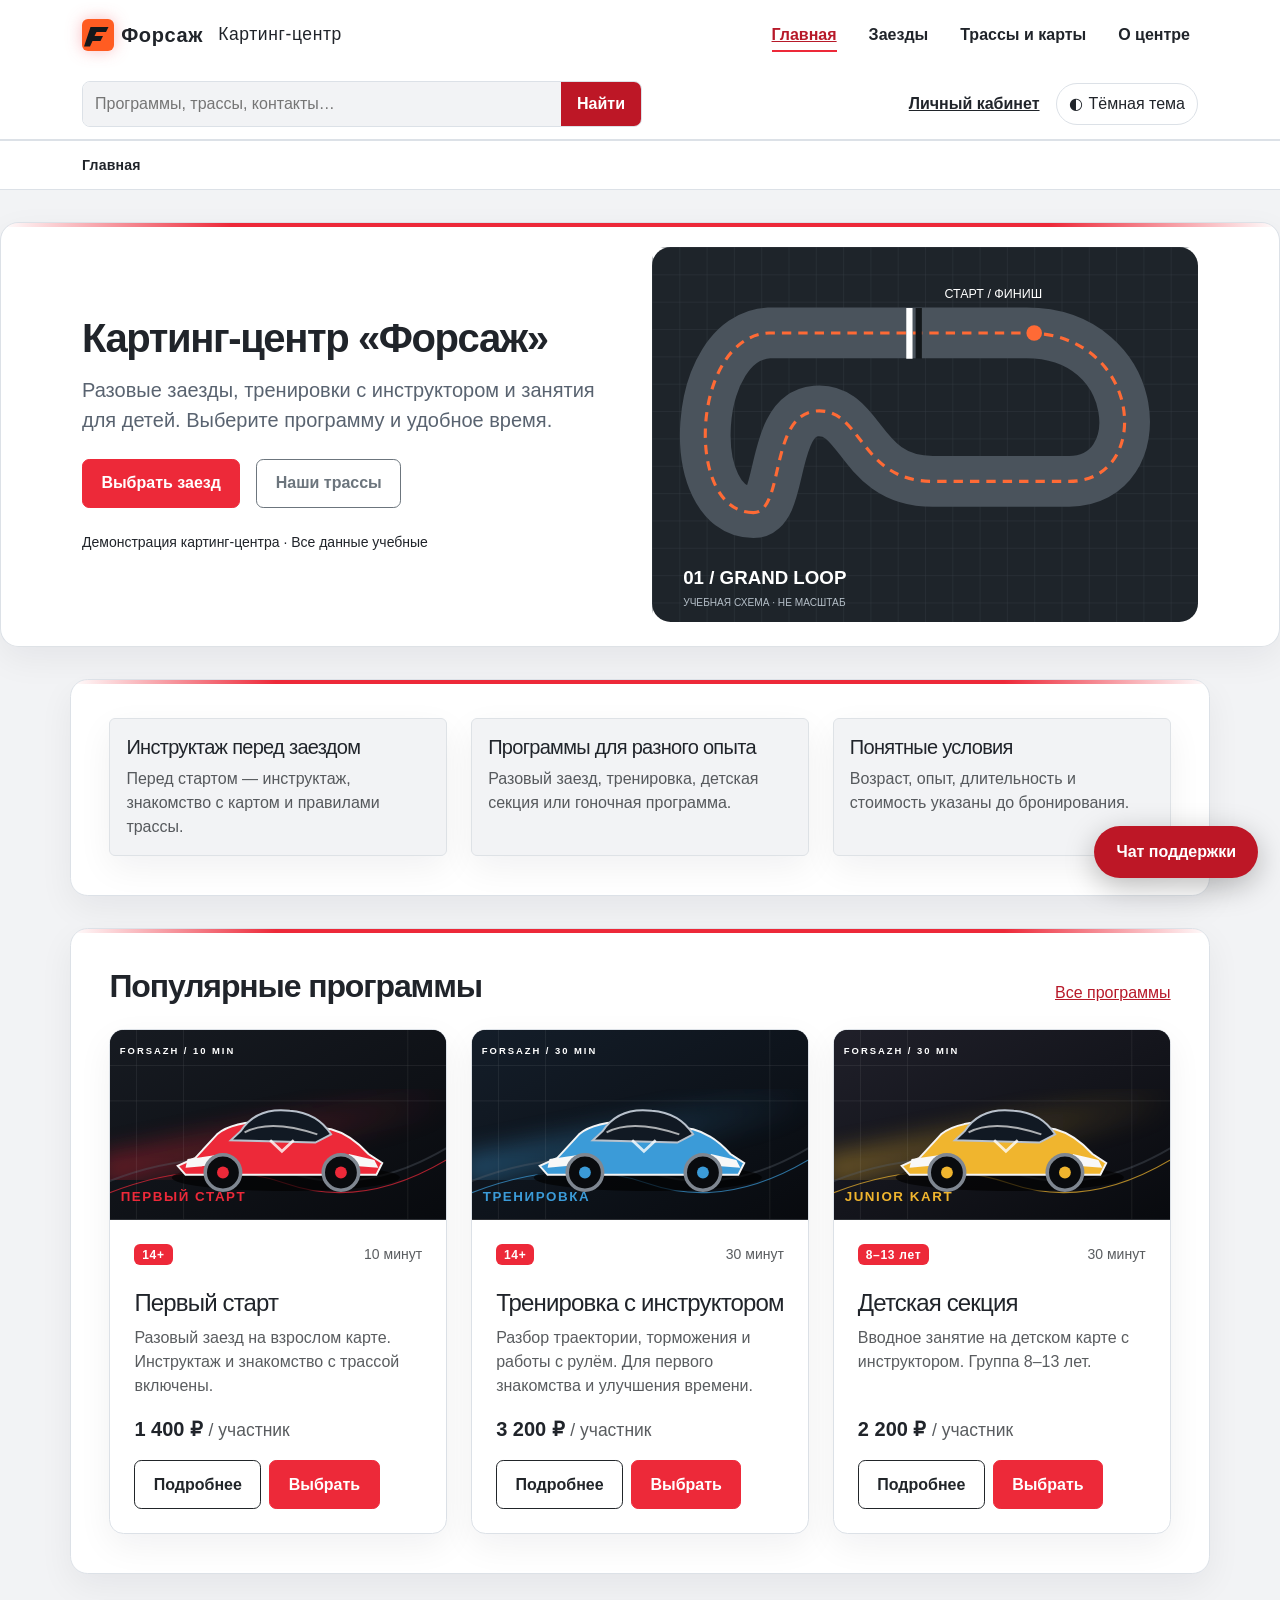
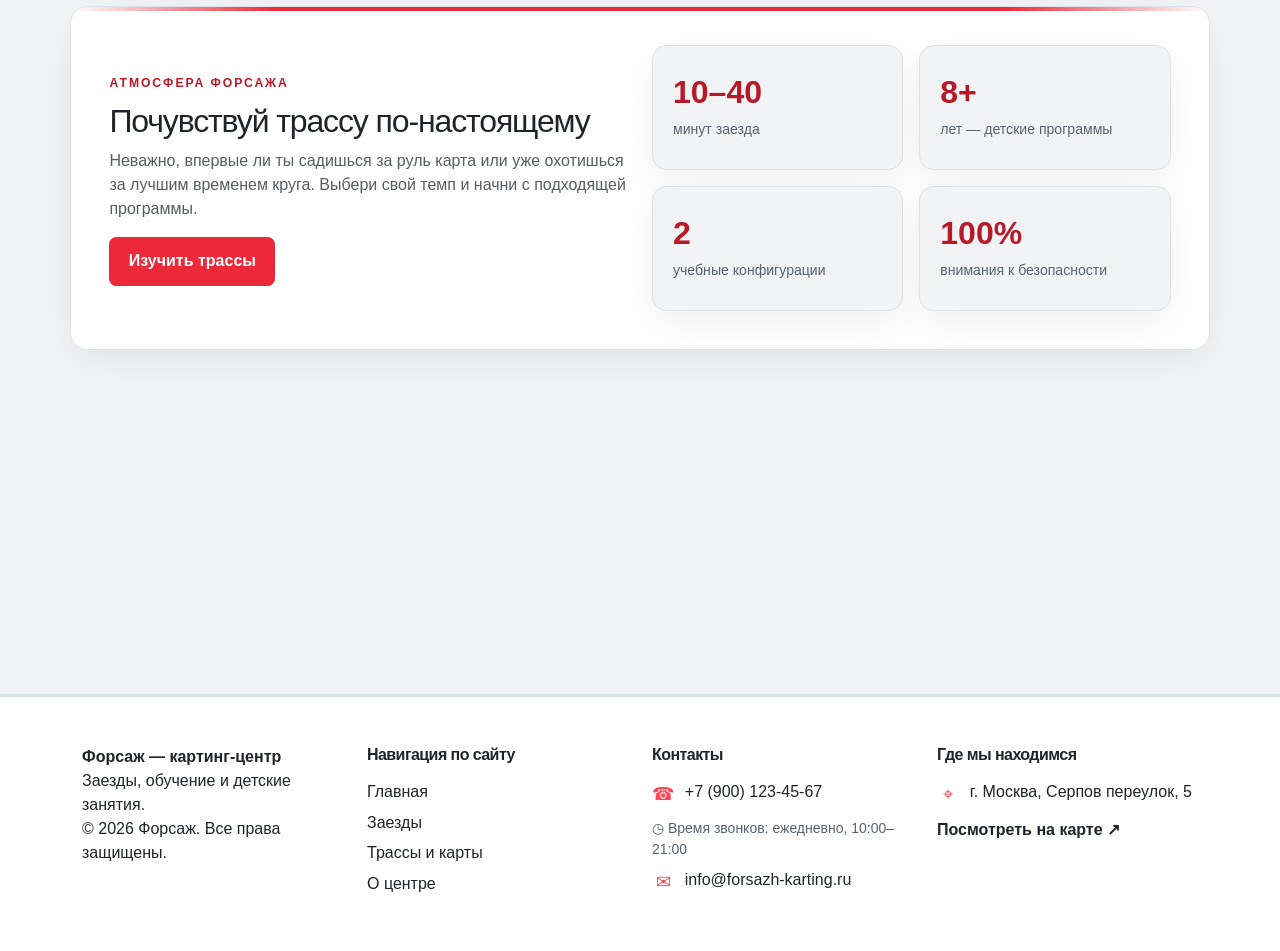
==== commit 09ba3dc1: "Fix consistent animated theme across all homepage sections" ====
--- a/index.html
+++ b/index.html
@@ -14,7 +14,7 @@
   <link rel="stylesheet" href="css/features.css">
     <script src="js/theme.js"></script>
   </head>
-  <body>
+  <body class="home-page">
     <a class="visually-hidden-focusable skip-link" href="#main">
       Перейти к содержимому
     </a>
@@ -65,7 +65,7 @@
     </div></div></header>
     <main id="main">
       <nav class="site-breadcrumbs" aria-label="Хлебные крошки"><div class="container"><ol class="breadcrumb mb-0"><li class="breadcrumb-item active" aria-current="page">Главная</li></ol></div></nav>
-      <section class="container-fluid bg-light border-bottom px-0 py-4">
+      <section class="container-fluid border-bottom px-0 py-4">
         <div class="container">
           <div class="row g-4 align-items-center">
             <div class="col-12 col-lg-6">
@@ -94,7 +94,7 @@
       <section class="container my-5">
         <div class="row g-4">
           <div class="col-12 col-md-4">
-            <div class="h-100 border rounded p-3 bg-white">
+            <div class="h-100 border rounded p-3 home-benefit">
               <h2 class="h5">
                 Инструктаж перед заездом
               </h2>
@@ -104,7 +104,7 @@
             </div>
           </div>
           <div class="col-12 col-md-4">
-            <div class="h-100 border rounded p-3 bg-white">
+            <div class="h-100 border rounded p-3 home-benefit">
               <h2 class="h5">
                 Программы для разного опыта
               </h2>
@@ -114,7 +114,7 @@
             </div>
           </div>
           <div class="col-12 col-md-4">
-            <div class="h-100 border rounded p-3 bg-white">
+            <div class="h-100 border rounded p-3 home-benefit">
               <h2 class="h5">
                 Понятные условия
               </h2>
@@ -132,7 +132,7 @@
               Популярные программы
             </h2>
           </div>
-          <a class="link-dark" href="catalog.html">
+          <a class="home-catalog-link" href="catalog.html">
             Все программы
           </a>
         </div>
@@ -244,7 +244,7 @@
           </div>
         </div>
       </section>
-      <section class="home-experience-section container my-5 py-4"><div class="row g-4 align-items-center"><div class="col-12 col-lg-6"><span class="location-kicker">АТМОСФЕРА ФОРСАЖА</span><h2 class="h2 mt-2">Почувствуй трассу по-настоящему</h2><p class="text-body-secondary">Неважно, впервые ли ты садишься за руль карта или уже охотишься за лучшим временем круга. Выбери свой темп и начни с подходящей программы.</p><a href="tracks.html" class="btn btn-dark">Изучить трассы</a></div><div class="col-12 col-lg-6"><div class="row g-3"><div class="col-6"><div class="stat-panel"><strong>10–30</strong><span>минут заезда</span></div></div><div class="col-6"><div class="stat-panel"><strong>8+</strong><span>лет — детские программы</span></div></div><div class="col-6"><div class="stat-panel"><strong>2</strong><span>учебные конфигурации</span></div></div><div class="col-6"><div class="stat-panel"><strong>100%</strong><span>внимания к безопасности</span></div></div></div></div></div></section>
+      <section class="home-experience-section container my-5 py-4"><div class="row g-4 align-items-center"><div class="col-12 col-lg-6"><span class="location-kicker">АТМОСФЕРА ФОРСАЖА</span><h2 class="h2 mt-2">Почувствуй трассу по-настоящему</h2><p class="text-body-secondary">Неважно, впервые ли ты садишься за руль карта или уже охотишься за лучшим временем круга. Выбери свой темп и начни с подходящей программы.</p><a href="tracks.html" class="btn btn-dark">Изучить трассы</a></div><div class="col-12 col-lg-6"><div class="row g-3"><div class="col-6"><div class="stat-panel"><strong>10–40</strong><span>минут заезда</span></div></div><div class="col-6"><div class="stat-panel"><strong>8+</strong><span>лет — детские программы</span></div></div><div class="col-6"><div class="stat-panel"><strong>2</strong><span>учебные конфигурации</span></div></div><div class="col-6"><div class="stat-panel"><strong>100%</strong><span>внимания к безопасности</span></div></div></div></div></div></section>
       <section class="container my-5"><div class="section-race-cta p-4 p-lg-5"><div class="row align-items-center g-3"><div class="col-lg-8"><span class="location-kicker">ГОТОВ К СТАРТУ?</span><h2 class="h2 mt-2 mb-2">Выбери свою программу</h2><p class="mb-0 text-white-50">Сравни форматы заездов и найди тот, который подходит именно тебе.</p></div><div class="col-lg-4 text-lg-end"><a href="catalog.html" class="btn btn-danger btn-lg">Перейти к программам ↗</a></div></div></div></section>
     </main>
     
--- a/css/features.css
+++ b/css/features.css
@@ -46,3 +46,77 @@
 [hidden] { display:none !important; }
 @media(max-width:575px) { .site-search { flex-basis:100%; max-width:none; } .utility-inner { gap:10px; } .account-link { margin-left:0; margin-right:auto; } #themeLabel { font-size:13px; } }
 @media(prefers-reduced-motion:reduce) { html.theme-changing body, html.theme-changing body * { transition:none !important; } }
+
+/* The homepage uses one palette throughout, including nested panels.
+   Static gradients must not mask the animated background-color underneath. */
+:root {
+  --home-accent: #b71929;
+  --home-tint: #f8e9eb;
+  --home-shadow: 0 12px 35px rgba(15,20,28,.06);
+}
+[data-bs-theme="dark"] {
+  --home-accent: #ff7a84;
+  --home-tint: #29202a;
+  --home-shadow: 0 12px 35px rgba(0,0,0,.2);
+}
+html[data-bs-theme] .home-page main#main > section,
+html[data-bs-theme] .home-page .home-benefit,
+html[data-bs-theme] .home-page .card,
+html[data-bs-theme] .home-page .stat-panel,
+html[data-bs-theme] .home-page .section-race-cta {
+  background-image: none;
+  background-color: var(--surface);
+  color: var(--ink);
+  border-color: var(--line);
+  box-shadow: var(--home-shadow);
+}
+html[data-bs-theme] .home-page .home-benefit,
+html[data-bs-theme] .home-page .stat-panel {
+  background-color: var(--page);
+}
+html[data-bs-theme] .home-page .section-race-cta {
+  background-color: var(--home-tint);
+}
+html[data-bs-theme] .home-page .lead,
+html[data-bs-theme] .home-page .stat-panel span,
+html[data-bs-theme] .home-page .section-race-cta .text-white-50 {
+  color: var(--muted) !important;
+}
+html[data-bs-theme] .home-page .stat-panel strong,
+html[data-bs-theme] .home-page .location-kicker,
+html[data-bs-theme] .home-page .home-catalog-link {
+  color: var(--home-accent);
+}
+html[data-bs-theme] .home-page header.bg-dark,
+html[data-bs-theme] .home-page footer.site-footer,
+html[data-bs-theme] .home-page .site-breadcrumbs {
+  background: var(--surface) !important;
+  color: var(--ink) !important;
+  border-color: var(--line);
+}
+html[data-bs-theme] .home-page .navbar-brand,
+html[data-bs-theme] .home-page .navbar .nav-link,
+html[data-bs-theme] .home-page .site-breadcrumbs .breadcrumb-item.active,
+html[data-bs-theme] .home-page .site-footer h2,
+html[data-bs-theme] .home-page .site-footer a,
+html[data-bs-theme] .home-page .footer-contact-line {
+  color: var(--ink) !important;
+}
+html[data-bs-theme] .home-page .navbar .nav-link:hover,
+html[data-bs-theme] .home-page .navbar .nav-link.active,
+html[data-bs-theme] .home-page .site-footer a:hover {
+  color: var(--home-accent) !important;
+}
+html[data-bs-theme] .home-page .site-footer .text-white-50 {
+  color: var(--muted) !important;
+}
+html[data-bs-theme] .home-page .navbar-toggler { border-color: var(--line); }
+html[data-bs-theme="light"] .home-page .navbar-toggler-icon { filter: invert(1); }
+/* Animate all surfaces in both directions, while keeping motion preferences. */
+@media (prefers-reduced-motion: no-preference) {
+  .home-page, .home-page header, .home-page footer, .home-page main#main > section,
+  .home-page .home-benefit, .home-page .stat-panel, .home-page .section-race-cta,
+  .home-page .site-breadcrumbs {
+    transition: background-color .65s ease, color .65s ease, border-color .65s ease, box-shadow .65s ease;
+  }
+}
